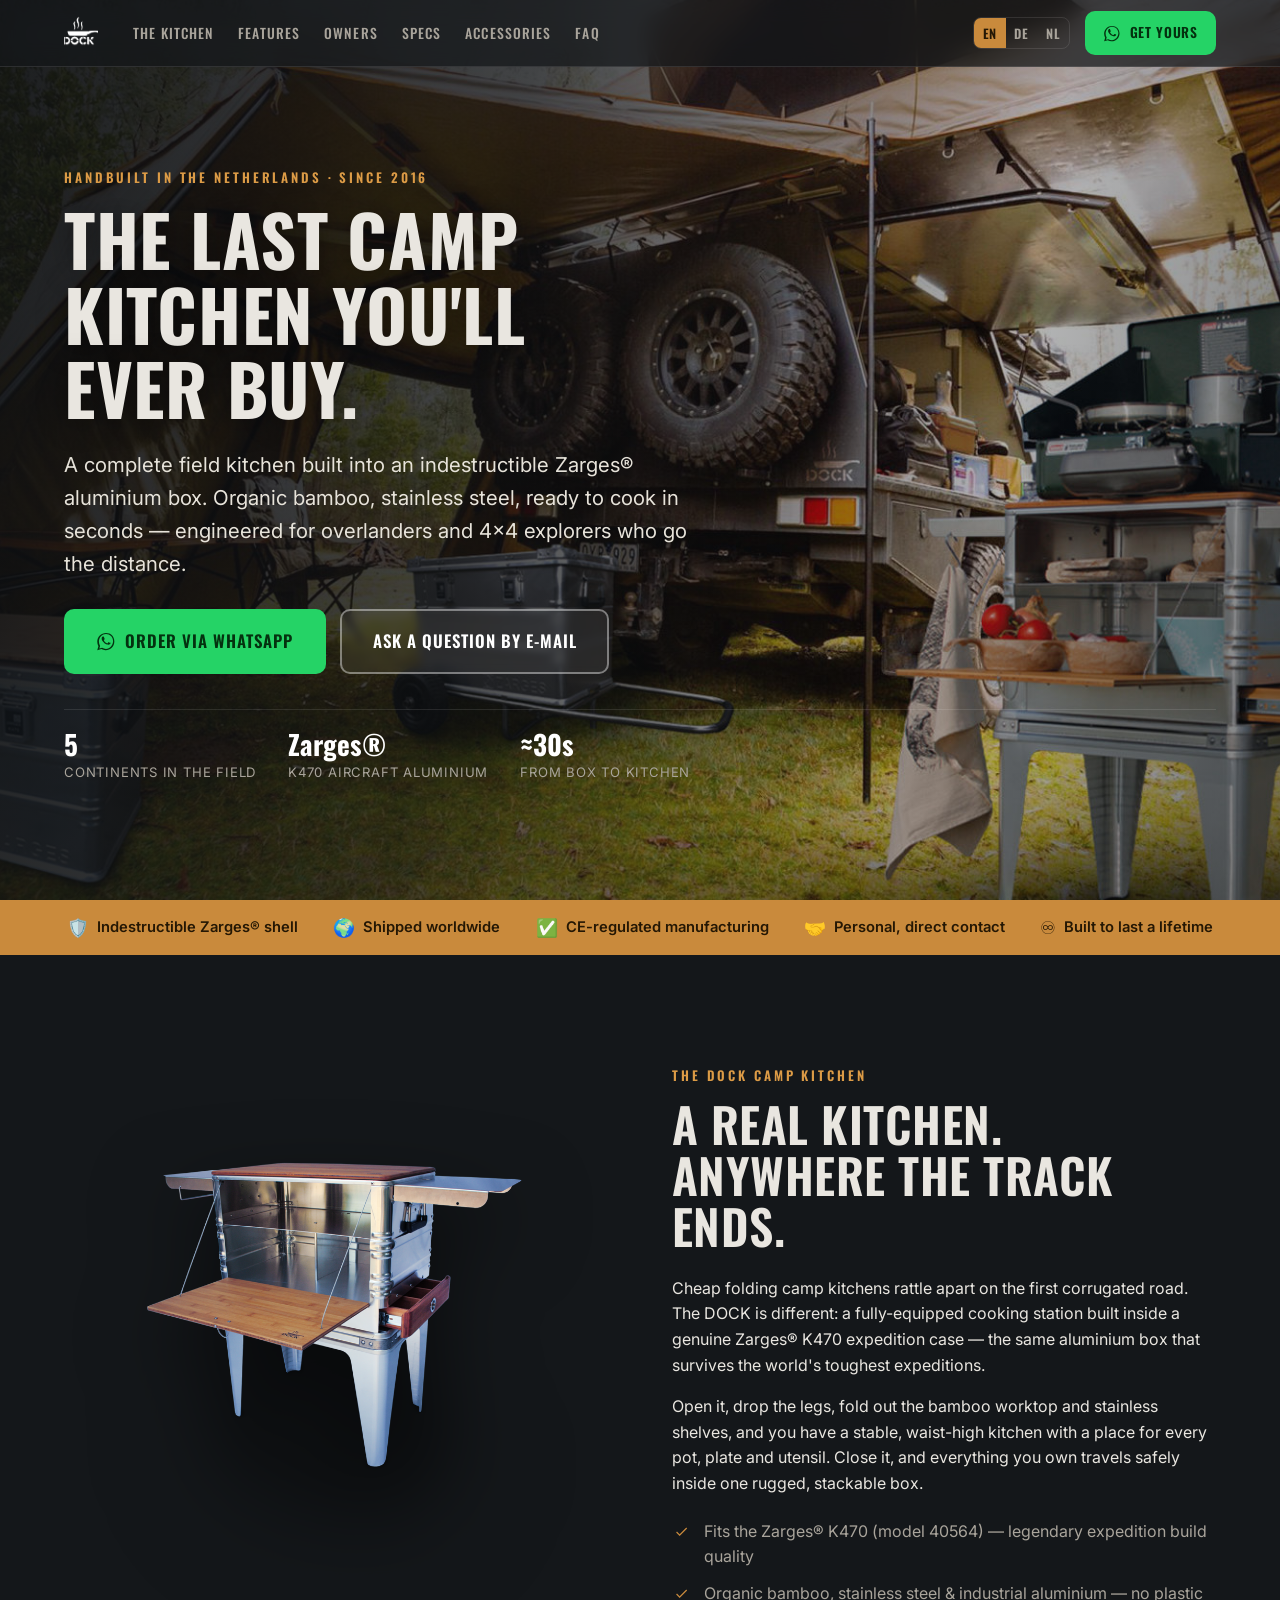
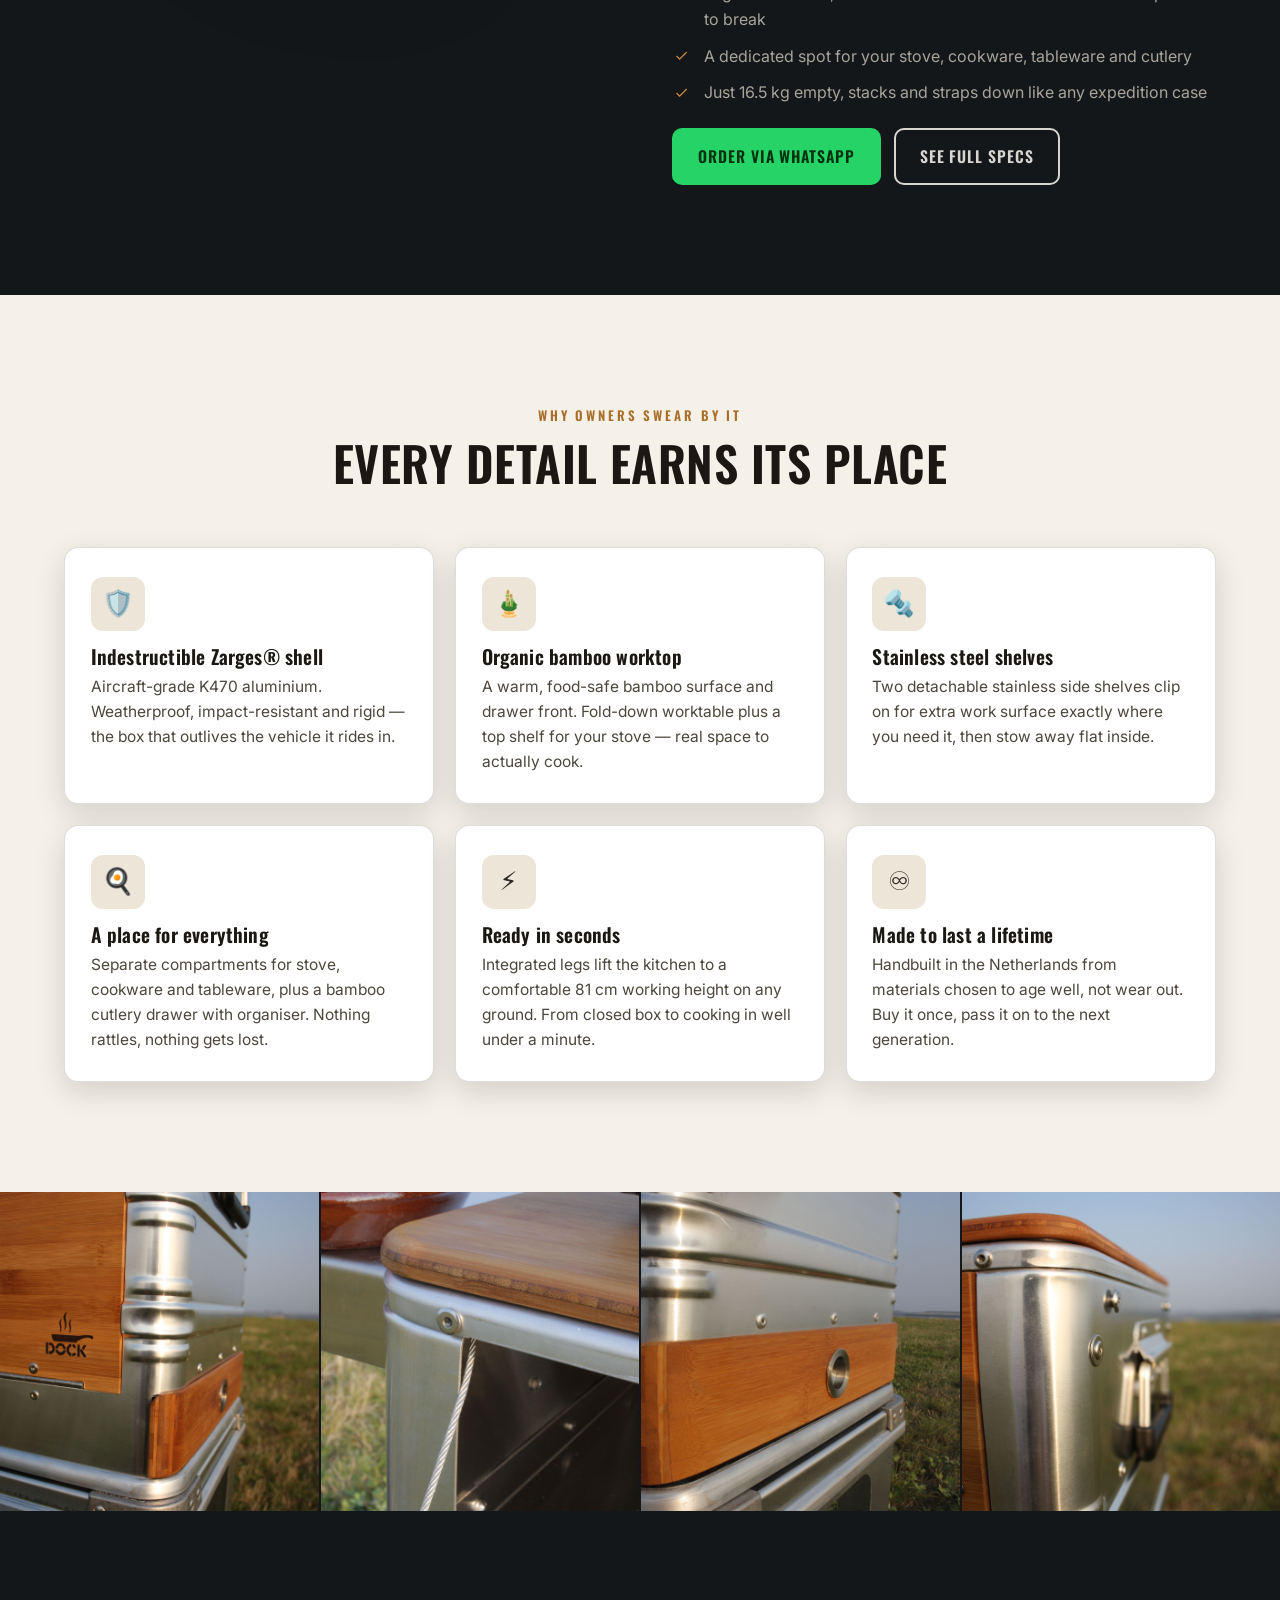
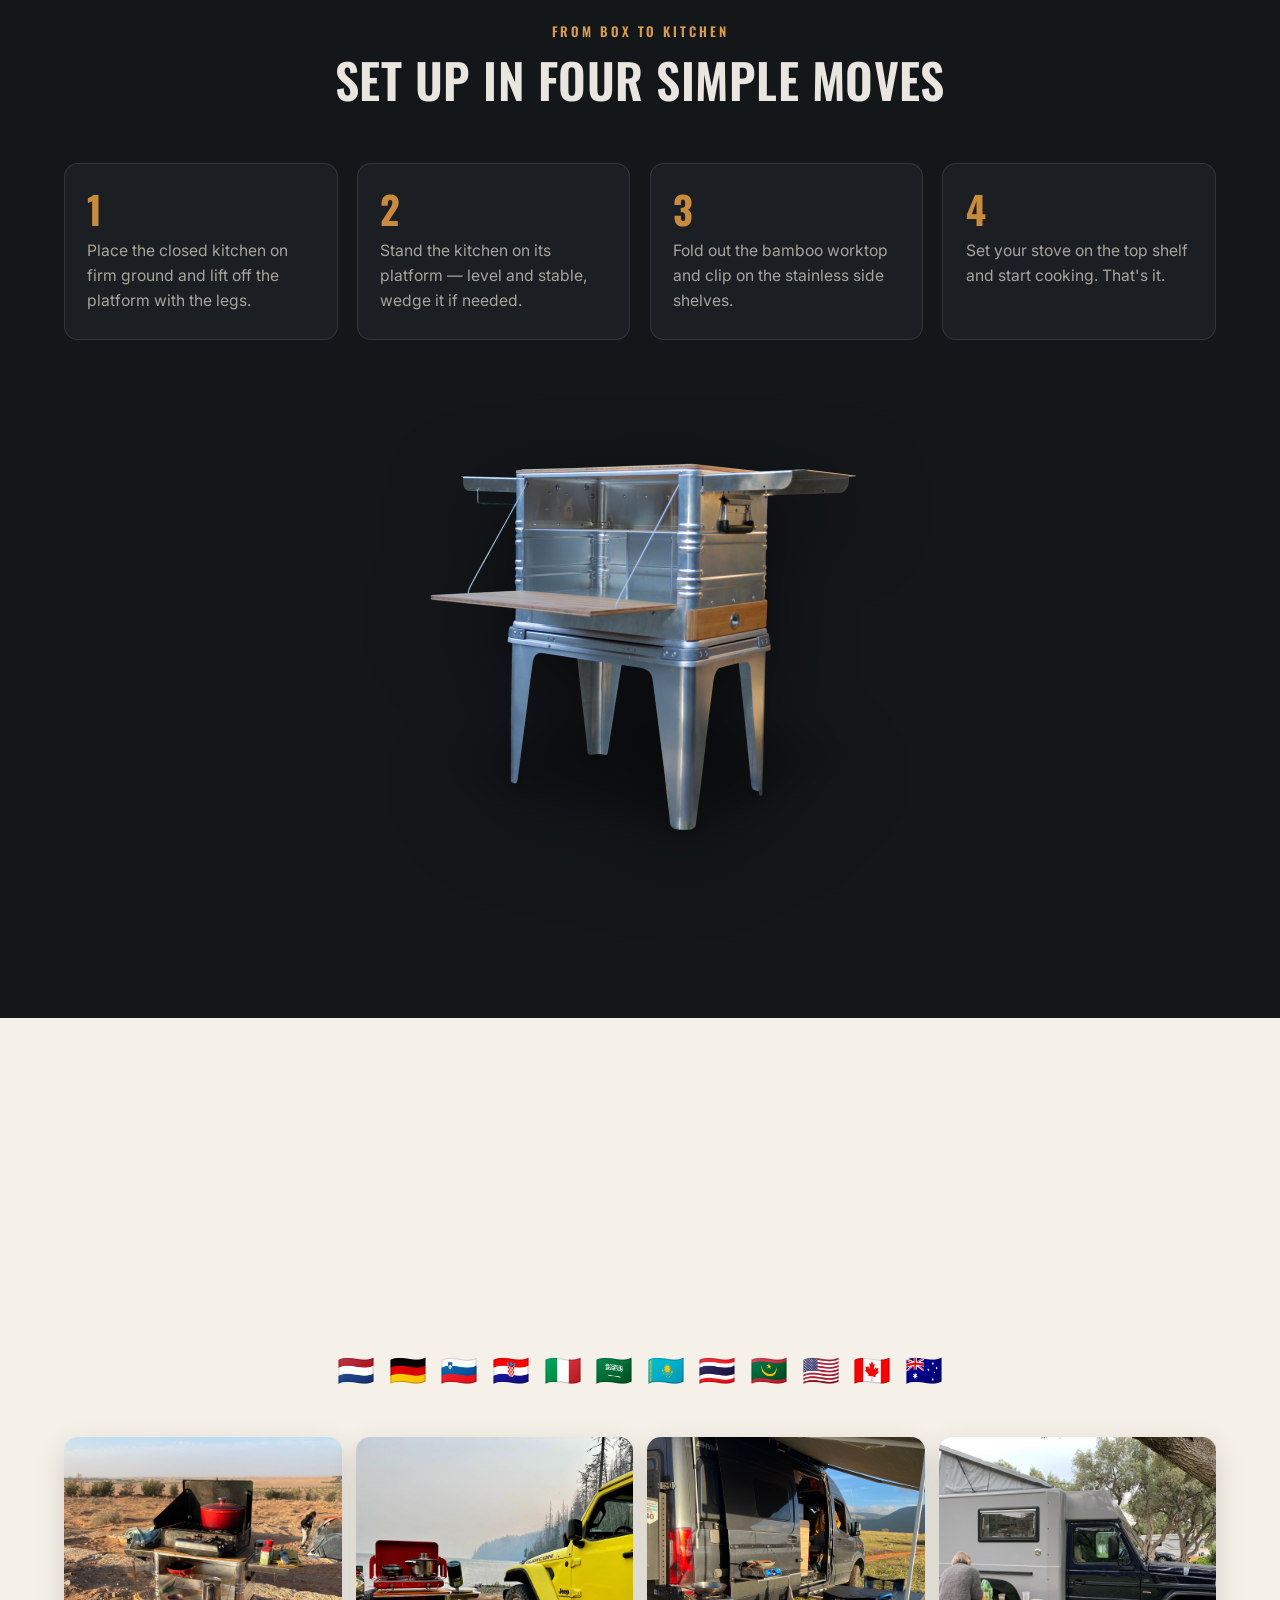
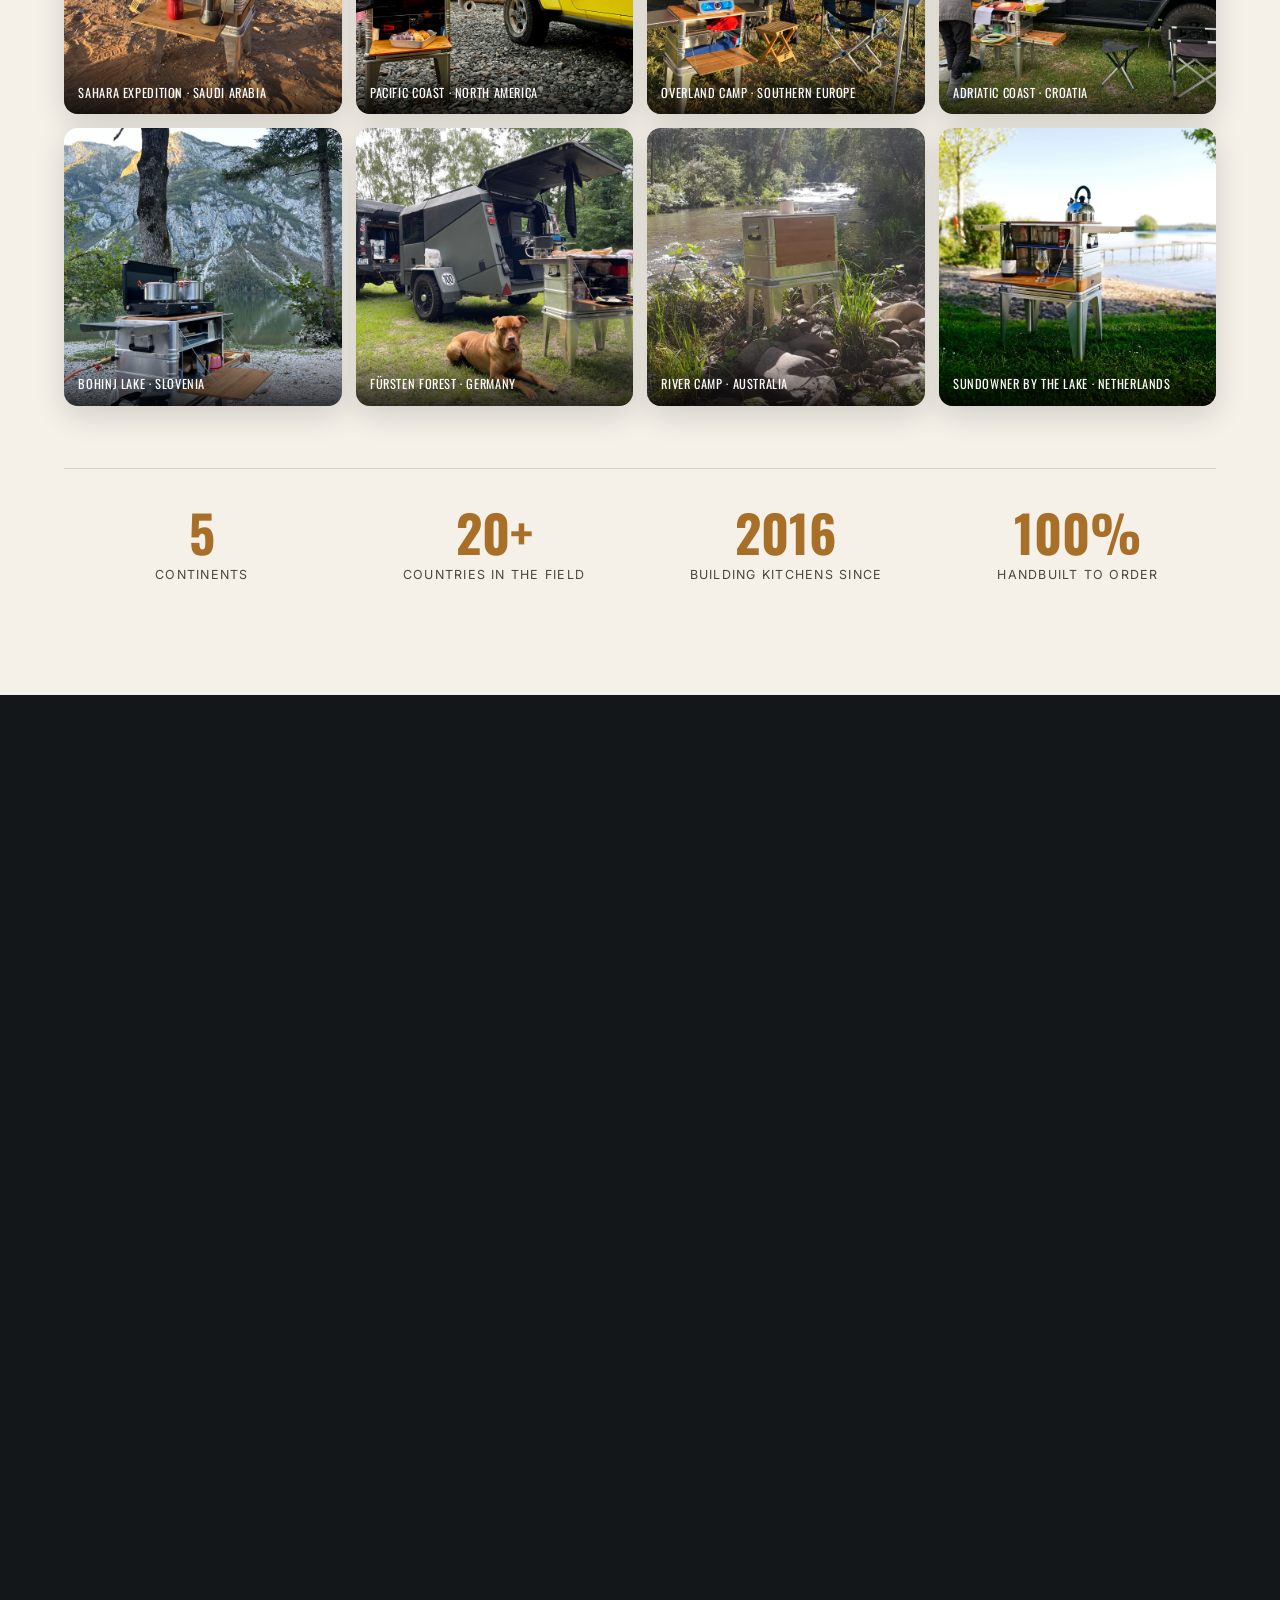
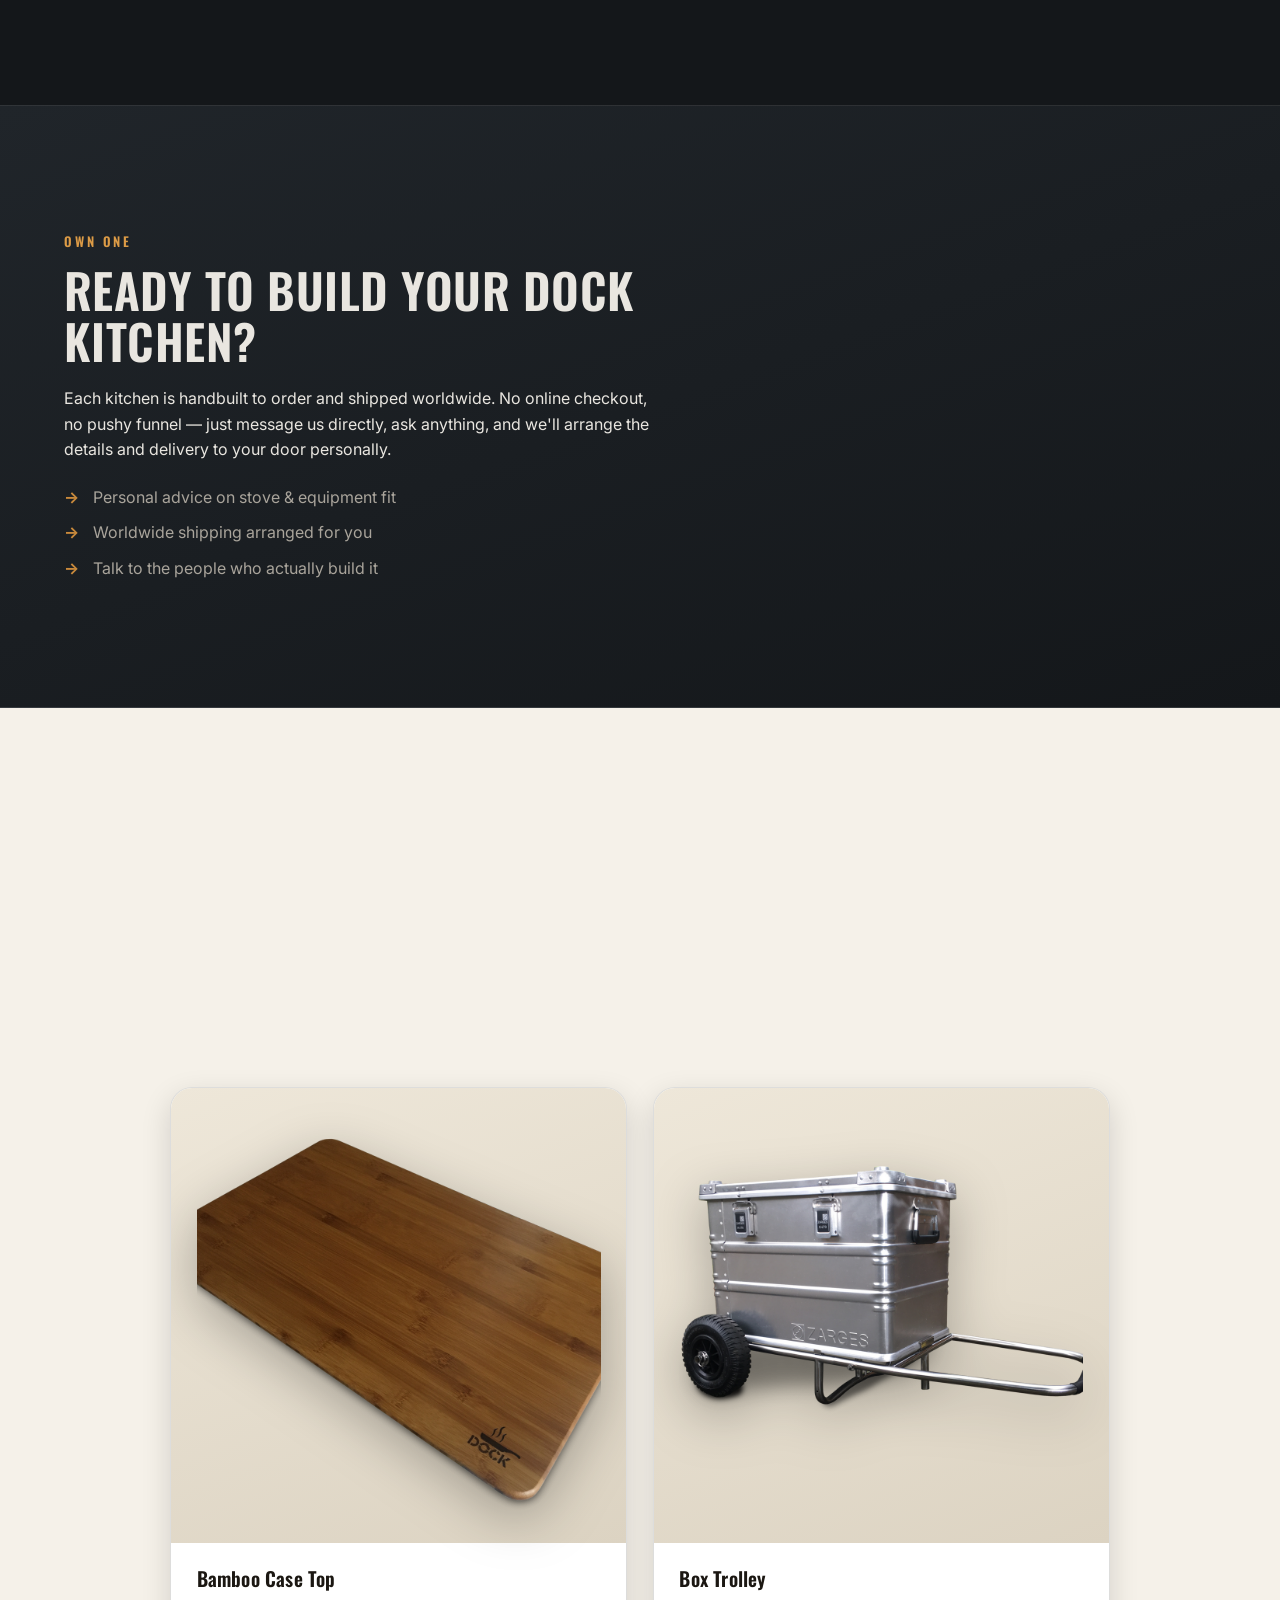
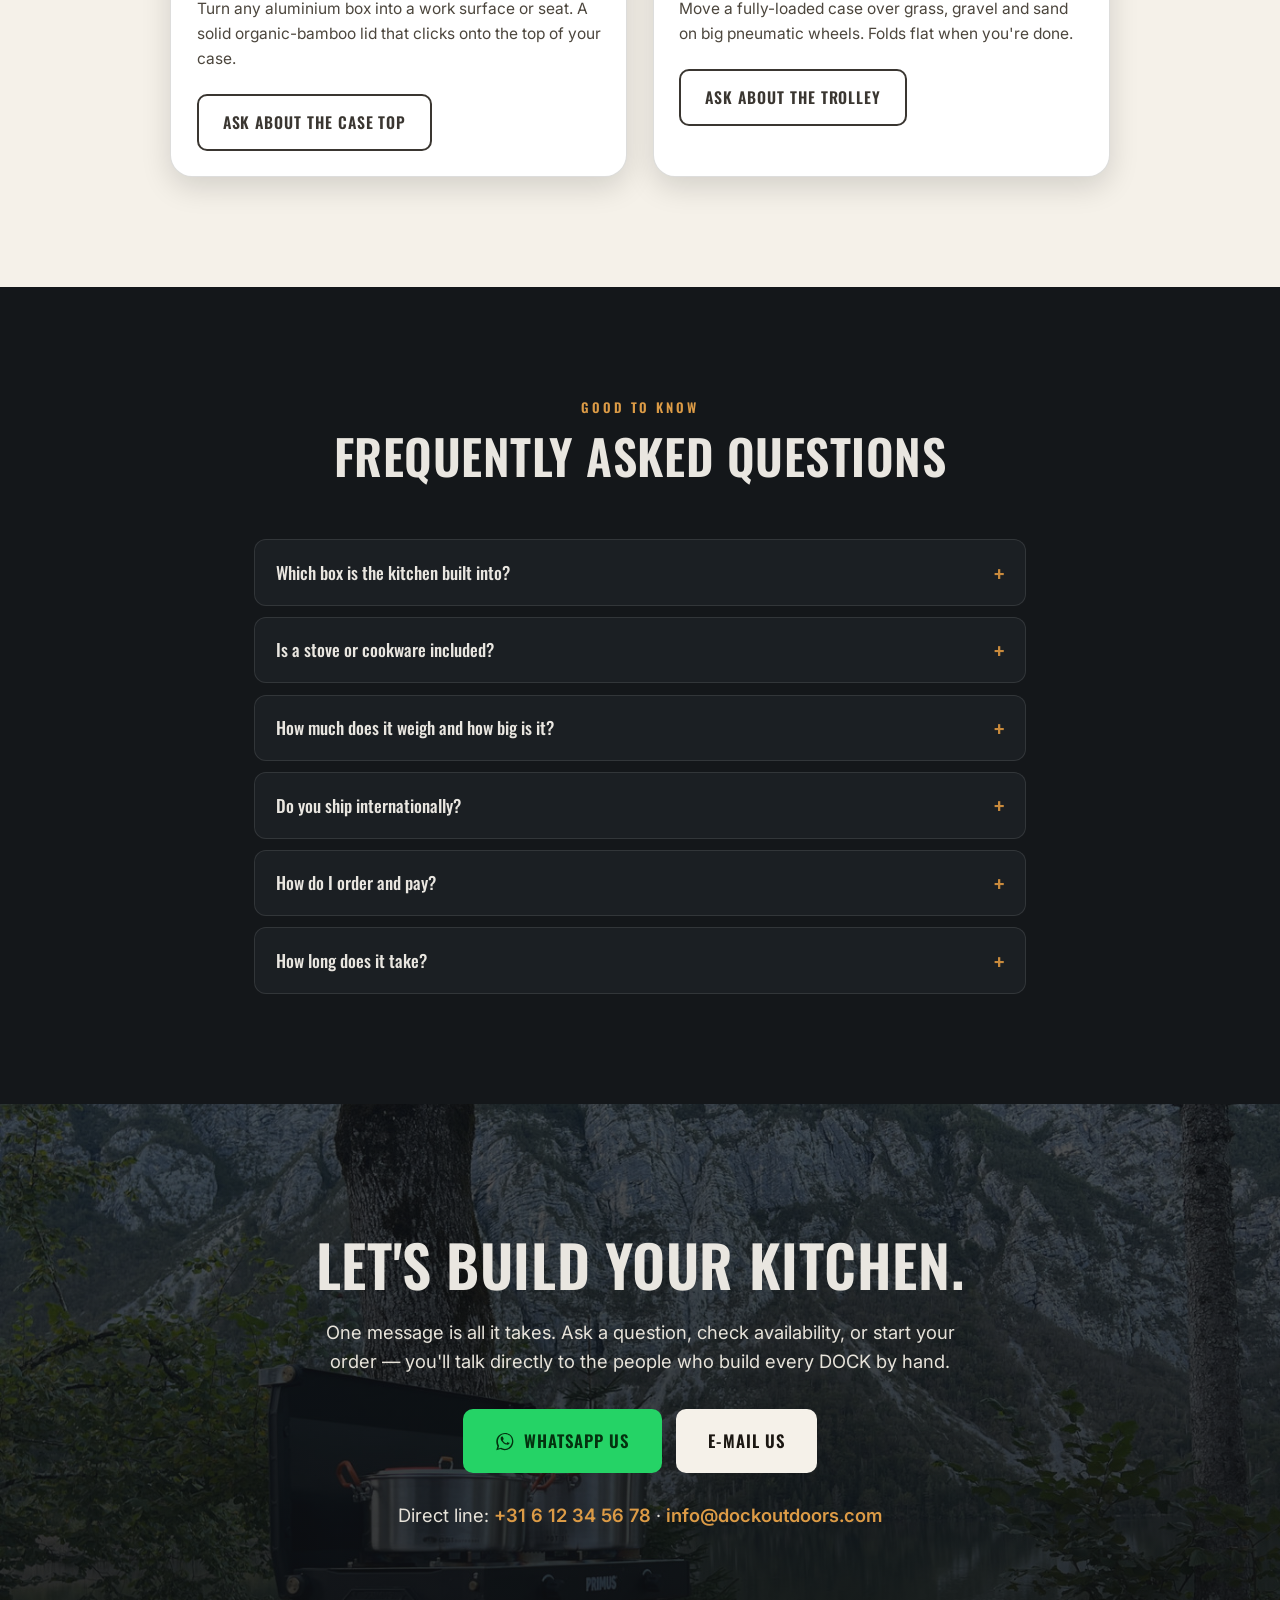
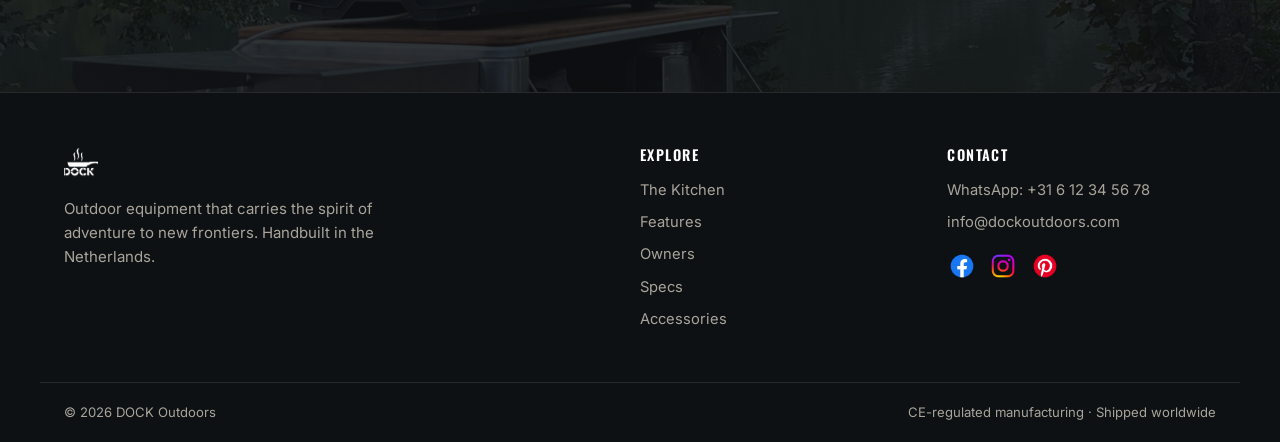
==== index.html @ 6779b7f7 "Add DOCK Outdoors trilingual one-pager landing page Sales landing page for the DOCK camp kitchen (EN" ====
<!DOCTYPE html>
<html lang="en">
<head>
  <meta charset="UTF-8" />
  <meta name="viewport" content="width=device-width, initial-scale=1.0" />
  <title>DOCK Outdoors — The Overland Camp Kitchen, built into a Zarges® box</title>
  <meta name="description" content="A handbuilt overland camp kitchen inside an indestructible Zarges® K470 aluminium box. Organic bamboo, stainless steel, ready to cook in seconds. In use on 5 continents." />
  <meta name="theme-color" content="#14171a" />

  <!-- Open Graph -->
  <meta property="og:type" content="website" />
  <meta property="og:title" content="DOCK Outdoors — The Overland Camp Kitchen" />
  <meta property="og:description" content="Handbuilt into a Zarges® K470 box. Bamboo & stainless steel. Ready to cook in seconds. In use on 5 continents." />
  <meta property="og:image" content="assets/img/hero-camp.jpg" />

  <link rel="preconnect" href="https://fonts.googleapis.com" />
  <link rel="preconnect" href="https://fonts.gstatic.com" crossorigin />
  <link href="https://fonts.googleapis.com/css2?family=Oswald:wght@400;500;600;700&family=Inter:wght@400;500;600;700&display=swap" rel="stylesheet" />
  <link rel="stylesheet" href="css/styles.css" />
  <link rel="icon" href="assets/img/logo.png" />
</head>
<body>

<!-- ============ NAV ============ -->
<header class="nav" id="nav">
  <div class="nav__inner">
    <a href="#top" class="nav__logo" aria-label="DOCK Outdoors home">
      <img src="assets/img/logo.png" alt="DOCK Outdoors" />
    </a>

    <nav class="nav__links" aria-label="Primary">
      <a href="#kitchen" data-i18n="nav.kitchen">The Kitchen</a>
      <a href="#features" data-i18n="nav.features">Features</a>
      <a href="#gallery" data-i18n="nav.gallery">Owners</a>
      <a href="#specs" data-i18n="nav.specs">Specs</a>
      <a href="#accessories" data-i18n="nav.accessories">Accessories</a>
      <a href="#faq" data-i18n="nav.faq">FAQ</a>
    </nav>

    <div class="nav__right">
      <div class="langswitch" role="group" aria-label="Language">
        <button data-lang="en" class="langswitch__btn">EN</button>
        <button data-lang="de" class="langswitch__btn">DE</button>
        <button data-lang="nl" class="langswitch__btn">NL</button>
      </div>
      <a class="btn btn--wa nav__cta" data-cta="whatsapp" target="_blank" rel="noopener">
        <svg viewBox="0 0 24 24" width="18" height="18" aria-hidden="true"><path fill="currentColor" d="M17.5 14.4c-.3-.2-1.7-.9-2-1-.3-.1-.5-.1-.6.2-.2.3-.7 1-.9 1.1-.2.2-.3.2-.6.1-.3-.2-1.2-.5-2.3-1.4-.9-.8-1.4-1.7-1.6-2-.2-.3 0-.5.1-.6.1-.1.3-.3.4-.5.2-.2.2-.3.3-.5.1-.2.1-.4 0-.5 0-.1-.6-1.5-.8-2.1-.2-.5-.4-.4-.6-.5h-.5c-.2 0-.5.1-.7.3-.2.3-.9.9-.9 2.2s.9 2.5 1.1 2.7c.1.2 1.8 2.8 4.4 3.9.6.3 1.1.4 1.5.5.6.2 1.2.2 1.6.1.5-.1 1.7-.7 1.9-1.4.2-.7.2-1.2.2-1.4-.1-.1-.3-.2-.6-.3M12 21.5c-1.7 0-3.3-.4-4.7-1.3l-3.3.9.9-3.2c-.9-1.5-1.4-3.2-1.4-4.9C3.5 7.3 7.3 3.5 12 3.5s8.5 3.8 8.5 8.5-3.8 9.5-8.5 9.5m0-19C6.2 2.5 1.5 7.2 1.5 13c0 1.8.5 3.6 1.4 5.2L1.5 23l4.9-1.3c1.5.8 3.2 1.3 5 1.3h.1c5.8 0 10.5-4.7 10.5-10.5S17.8 2.5 12 2.5"/></svg>
        <span data-i18n="nav.cta">Get yours</span>
      </a>
      <button class="nav__burger" id="burger" aria-label="Menu" aria-expanded="false">
        <span></span><span></span><span></span>
      </button>
    </div>
  </div>
</header>

<a id="top"></a>

<!-- ============ HERO ============ -->
<section class="hero" id="hero">
  <div class="hero__bg" style="background-image:url('assets/img/hero-camp.jpg')"></div>
  <div class="hero__scrim"></div>
  <div class="hero__content">
    <p class="eyebrow" data-i18n="hero.eyebrow">Handbuilt in the Netherlands · Since 2016</p>
    <h1 data-i18n="hero.h1">The last camp kitchen you'll ever buy.</h1>
    <p class="hero__sub" data-i18n="hero.sub">A complete field kitchen built into an indestructible Zarges® aluminium box. Organic bamboo, stainless steel, ready to cook in seconds — engineered for overlanders and 4x4 explorers who go the distance.</p>
    <div class="hero__cta">
      <a class="btn btn--wa btn--lg" data-cta="whatsapp" target="_blank" rel="noopener">
        <svg viewBox="0 0 24 24" width="20" height="20" aria-hidden="true"><path fill="currentColor" d="M17.5 14.4c-.3-.2-1.7-.9-2-1-.3-.1-.5-.1-.6.2-.2.3-.7 1-.9 1.1-.2.2-.3.2-.6.1-.3-.2-1.2-.5-2.3-1.4-.9-.8-1.4-1.7-1.6-2-.2-.3 0-.5.1-.6.1-.1.3-.3.4-.5.2-.2.2-.3.3-.5.1-.2.1-.4 0-.5 0-.1-.6-1.5-.8-2.1-.2-.5-.4-.4-.6-.5h-.5c-.2 0-.5.1-.7.3-.2.3-.9.9-.9 2.2s.9 2.5 1.1 2.7c.1.2 1.8 2.8 4.4 3.9.6.3 1.1.4 1.5.5.6.2 1.2.2 1.6.1.5-.1 1.7-.7 1.9-1.4.2-.7.2-1.2.2-1.4-.1-.1-.3-.2-.6-.3M12 21.5c-1.7 0-3.3-.4-4.7-1.3l-3.3.9.9-3.2c-.9-1.5-1.4-3.2-1.4-4.9C3.5 7.3 7.3 3.5 12 3.5s8.5 3.8 8.5 8.5-3.8 9.5-8.5 9.5m0-19C6.2 2.5 1.5 7.2 1.5 13c0 1.8.5 3.6 1.4 5.2L1.5 23l4.9-1.3c1.5.8 3.2 1.3 5 1.3h.1c5.8 0 10.5-4.7 10.5-10.5S17.8 2.5 12 2.5"/></svg>
        <span data-i18n="hero.cta1">Order via WhatsApp</span>
      </a>
      <a class="btn btn--ghost btn--lg" data-cta="email">
        <span data-i18n="hero.cta2">Ask a question by e-mail</span>
      </a>
    </div>
    <ul class="hero__trust">
      <li><strong>5</strong> <span data-i18n="hero.trust1">continents in the field</span></li>
      <li><strong>Zarges®</strong> <span data-i18n="hero.trust2">K470 aircraft aluminium</span></li>
      <li><strong>≈30s</strong> <span data-i18n="hero.trust3">from box to kitchen</span></li>
    </ul>
  </div>
</section>

<!-- ============ TRUST BAR ============ -->
<section class="trustbar">
  <div class="trustbar__inner">
    <div class="trustbar__item"><span class="trustbar__ico">🛡️</span><span data-i18n="trust.a">Indestructible Zarges® shell</span></div>
    <div class="trustbar__item"><span class="trustbar__ico">🌍</span><span data-i18n="trust.b">Shipped worldwide</span></div>
    <div class="trustbar__item"><span class="trustbar__ico">✅</span><span data-i18n="trust.c">CE-regulated manufacturing</span></div>
    <div class="trustbar__item"><span class="trustbar__ico">🤝</span><span data-i18n="trust.d">Personal, direct contact</span></div>
    <div class="trustbar__item"><span class="trustbar__ico">♾️</span><span data-i18n="trust.e">Built to last a lifetime</span></div>
  </div>
</section>

<!-- ============ KITCHEN / INTRO ============ -->
<section class="section section--dark" id="kitchen">
  <div class="wrap grid2">
    <div class="grid2__media">
      <img src="assets/img/kitchen-open.png" alt="DOCK camp kitchen fully deployed with bamboo worktop, stainless steel side shelves and drawer" class="floatimg" />
    </div>
    <div class="grid2__text">
      <p class="eyebrow" data-i18n="kitchen.eyebrow">The DOCK Camp Kitchen</p>
      <h2 data-i18n="kitchen.h2">A real kitchen. Anywhere the track ends.</h2>
      <p data-i18n="kitchen.p1">Cheap folding camp kitchens rattle apart on the first corrugated road. The DOCK is different: a fully-equipped cooking station built inside a genuine Zarges® K470 expedition case — the same aluminium box that survives the world's toughest expeditions.</p>
      <p data-i18n="kitchen.p2">Open it, drop the legs, fold out the bamboo worktop and stainless shelves, and you have a stable, waist-high kitchen with a place for every pot, plate and utensil. Close it, and everything you own travels safely inside one rugged, stackable box.</p>
      <ul class="ticklist">
        <li data-i18n="kitchen.t1">Fits the Zarges® K470 (model 40564) — legendary expedition build quality</li>
        <li data-i18n="kitchen.t2">Organic bamboo, stainless steel & industrial aluminium — no plastic to break</li>
        <li data-i18n="kitchen.t3">A dedicated spot for your stove, cookware, tableware and cutlery</li>
        <li data-i18n="kitchen.t4">Just 16.5 kg empty, stacks and straps down like any expedition case</li>
      </ul>
      <div class="btnrow">
        <a class="btn btn--wa" data-cta="whatsapp" target="_blank" rel="noopener"><span data-i18n="cta.whatsapp">Order via WhatsApp</span></a>
        <a class="btn btn--outline" href="#specs" data-i18n="cta.specs">See full specs</a>
      </div>
    </div>
  </div>
</section>

<!-- ============ FEATURES ============ -->
<section class="section section--light" id="features">
  <div class="wrap">
    <div class="section__head">
      <p class="eyebrow" data-i18n="features.eyebrow">Why owners swear by it</p>
      <h2 data-i18n="features.h2">Every detail earns its place</h2>
    </div>
    <div class="features">
      <div class="feature">
        <div class="feature__ico">🛡️</div>
        <h3 data-i18n="feat1.h">Indestructible Zarges® shell</h3>
        <p data-i18n="feat1.p">Aircraft-grade K470 aluminium. Weatherproof, impact-resistant and rigid — the box that outlives the vehicle it rides in.</p>
      </div>
      <div class="feature">
        <div class="feature__ico">🎍</div>
        <h3 data-i18n="feat2.h">Organic bamboo worktop</h3>
        <p data-i18n="feat2.p">A warm, food-safe bamboo surface and drawer front. Fold-down worktable plus a top shelf for your stove — real space to actually cook.</p>
      </div>
      <div class="feature">
        <div class="feature__ico">🔩</div>
        <h3 data-i18n="feat3.h">Stainless steel shelves</h3>
        <p data-i18n="feat3.p">Two detachable stainless side shelves clip on for extra work surface exactly where you need it, then stow away flat inside.</p>
      </div>
      <div class="feature">
        <div class="feature__ico">🍳</div>
        <h3 data-i18n="feat4.h">A place for everything</h3>
        <p data-i18n="feat4.p">Separate compartments for stove, cookware and tableware, plus a bamboo cutlery drawer with organiser. Nothing rattles, nothing gets lost.</p>
      </div>
      <div class="feature">
        <div class="feature__ico">⚡</div>
        <h3 data-i18n="feat5.h">Ready in seconds</h3>
        <p data-i18n="feat5.p">Integrated legs lift the kitchen to a comfortable 81 cm working height on any ground. From closed box to cooking in well under a minute.</p>
      </div>
      <div class="feature">
        <div class="feature__ico">♾️</div>
        <h3 data-i18n="feat6.h">Made to last a lifetime</h3>
        <p data-i18n="feat6.p">Handbuilt in the Netherlands from materials chosen to age well, not wear out. Buy it once, pass it on to the next generation.</p>
      </div>
    </div>
  </div>
</section>

<!-- ============ DETAIL STRIP ============ -->
<section class="detailstrip">
  <figure><img src="assets/img/detail-logo-bamboo.jpg" alt="Laser-engraved DOCK logo on the bamboo panel" loading="lazy" /></figure>
  <figure><img src="assets/img/detail-worktop.jpg" alt="Bamboo worktop with stainless cable stay" loading="lazy" /></figure>
  <figure><img src="assets/img/detail-drawer.jpg" alt="Recessed stainless finger pull on the bamboo drawer" loading="lazy" /></figure>
  <figure><img src="assets/img/detail-bamboo-edge.jpg" alt="Bamboo and brushed aluminium edge detail" loading="lazy" /></figure>
</section>

<!-- ============ HOW IT WORKS ============ -->
<section class="section section--dark" id="how">
  <div class="wrap">
    <div class="section__head">
      <p class="eyebrow" data-i18n="how.eyebrow">From box to kitchen</p>
      <h2 data-i18n="how.h2">Set up in four simple moves</h2>
    </div>
    <div class="steps">
      <div class="step"><div class="step__n">1</div><p data-i18n="how.s1">Place the closed kitchen on firm ground and lift off the platform with the legs.</p></div>
      <div class="step"><div class="step__n">2</div><p data-i18n="how.s2">Stand the kitchen on its platform — level and stable, wedge it if needed.</p></div>
      <div class="step"><div class="step__n">3</div><p data-i18n="how.s3">Fold out the bamboo worktop and clip on the stainless side shelves.</p></div>
      <div class="step"><div class="step__n">4</div><p data-i18n="how.s4">Set your stove on the top shelf and start cooking. That's it.</p></div>
    </div>
    <div class="how__media">
      <img src="assets/img/kitchen-open-front.png" alt="DOCK camp kitchen open on its platform legs, front view" loading="lazy" />
    </div>
  </div>
</section>

<!-- ============ SOCIAL PROOF / GALLERY ============ -->
<section class="section section--light" id="gallery">
  <div class="wrap">
    <div class="section__head">
      <p class="eyebrow" data-i18n="gallery.eyebrow">Proven by owners, not by us</p>
      <h2 data-i18n="gallery.h2">In the field on five continents</h2>
      <p class="section__lead" data-i18n="gallery.lead">From the dunes of Saudi Arabia to Slovenian mountain lakes, Australian riverbeds and the Pacific coast — these are real DOCK kitchens, sent in by real owners.</p>
    </div>

    <div class="flags" aria-label="Countries where the DOCK kitchen is in use">
      <span>🇳🇱</span><span>🇩🇪</span><span>🇸🇮</span><span>🇭🇷</span><span>🇮🇹</span><span>🇸🇦</span><span>🇰🇿</span><span>🇹🇭</span><span>🇲🇷</span><span>🇺🇸</span><span>🇨🇦</span><span>🇦🇺</span>
    </div>

    <div class="masonry">
      <figure class="masonry__item"><img src="assets/img/owner-saudi.jpg" alt="DOCK kitchen with cast-iron pot in the Saudi Arabian desert" loading="lazy" /><figcaption data-i18n="g.saudi">Sahara expedition · Saudi Arabia</figcaption></figure>
      <figure class="masonry__item"><img src="assets/img/owner-slovenia.jpg" alt="DOCK kitchen cooking at a mountain lake in Slovenia" loading="lazy" /><figcaption data-i18n="g.slovenia">Bohinj Lake · Slovenia</figcaption></figure>
      <figure class="masonry__item"><img src="assets/img/owner-canada.jpg" alt="DOCK kitchen next to a Jeep Gladiator Rubicon on a Pacific shoreline" loading="lazy" /><figcaption data-i18n="g.canada">Pacific coast · North America</figcaption></figure>
      <figure class="masonry__item"><img src="assets/img/owner-germany-dog.jpg" alt="DOCK kitchen beside an off-road trailer with a dog on guard, Germany" loading="lazy" /><figcaption data-i18n="g.germany">Fürsten Forest · Germany</figcaption></figure>
      <figure class="masonry__item"><img src="assets/img/owner-spain.jpg" alt="DOCK kitchen at the back of a 4x4 Hymer van at golden hour" loading="lazy" /><figcaption data-i18n="g.spain">Overland camp · Southern Europe</figcaption></figure>
      <figure class="masonry__item"><img src="assets/img/owner-australia.jpg" alt="DOCK kitchen by a river in the Australian bush" loading="lazy" /><figcaption data-i18n="g.australia">River camp · Australia</figcaption></figure>
      <figure class="masonry__item"><img src="assets/img/owner-croatia.jpg" alt="Owner cooking on a DOCK kitchen beside a Mercedes G-class camper in Croatia" loading="lazy" /><figcaption data-i18n="g.croatia">Adriatic coast · Croatia</figcaption></figure>
      <figure class="masonry__item"><img src="assets/img/owner-lake-sunset.jpg" alt="DOCK kitchen open with kettle and wine at a lakeside sunset" loading="lazy" /><figcaption data-i18n="g.lake">Sundowner by the lake · Netherlands</figcaption></figure>
    </div>

    <div class="stats">
      <div class="stat"><div class="stat__n">5</div><div class="stat__l" data-i18n="stat.continents">continents</div></div>
      <div class="stat"><div class="stat__n">20+</div><div class="stat__l" data-i18n="stat.countries">countries in the field</div></div>
      <div class="stat"><div class="stat__n">2016</div><div class="stat__l" data-i18n="stat.since">building kitchens since</div></div>
      <div class="stat"><div class="stat__n">100%</div><div class="stat__l" data-i18n="stat.handbuilt">handbuilt to order</div></div>
    </div>
  </div>
</section>

<!-- ============ SPECS ============ -->
<section class="section section--dark" id="specs">
  <div class="wrap grid2 grid2--rev">
    <div class="grid2__media">
      <img src="assets/img/kitchen-closed.png" alt="DOCK camp kitchen closed, in transport mode" class="floatimg" loading="lazy" />
    </div>
    <div class="grid2__text">
      <p class="eyebrow" data-i18n="specs.eyebrow">Technical specifications</p>
      <h2 data-i18n="specs.h2">The numbers behind the box</h2>
      <table class="spectable">
        <tbody>
          <tr><th data-i18n="specs.k1">Base case</th><td data-i18n="specs.v1">Zarges® K470, model 40564</td></tr>
          <tr><th data-i18n="specs.k2">Materials</th><td data-i18n="specs.v2">Aircraft aluminium, stainless steel, organic bamboo</td></tr>
          <tr><th data-i18n="specs.k3">Closed size (H×W×D)</th><td>420 × 600 × 400 mm</td></tr>
          <tr><th data-i18n="specs.k4">Working height</th><td>810 mm</td></tr>
          <tr><th data-i18n="specs.k5">Empty weight</th><td>16.5 kg</td></tr>
          <tr><th data-i18n="specs.k6">Cookware capacity</th><td data-i18n="specs.v6">Pans up to Ø 260 mm</td></tr>
          <tr><th data-i18n="specs.k7">Stove space</th><td data-i18n="specs.v7">Up to 520 × 320 mm (e.g. Coleman 424, Partner steel stove)</td></tr>
          <tr><th data-i18n="specs.k8">Compartments</th><td data-i18n="specs.v8">Stove, cookware, tableware + bamboo cutlery drawer</td></tr>
          <tr><th data-i18n="specs.k9">Shipping</th><td data-i18n="specs.v9">Worldwide, CE-regulated manufacturing</td></tr>
        </tbody>
      </table>
      <p class="spectable__note" data-i18n="specs.note">Kitchen supplied without stove, cookware or tableware, so you can equip it exactly the way you cook.</p>
    </div>
  </div>
</section>

<!-- ============ PRICE / OFFER ============ -->
<section class="offer" id="offer">
  <div class="wrap offer__inner">
    <div class="offer__text">
      <p class="eyebrow" data-i18n="offer.eyebrow">Own one</p>
      <h2 data-i18n="offer.h2">Ready to build your DOCK kitchen?</h2>
      <p data-i18n="offer.p">Each kitchen is handbuilt to order and shipped worldwide. No online checkout, no pushy funnel — just message us directly, ask anything, and we'll arrange the details and delivery to your door personally.</p>
      <ul class="offer__list">
        <li data-i18n="offer.l1">Personal advice on stove & equipment fit</li>
        <li data-i18n="offer.l2">Worldwide shipping arranged for you</li>
        <li data-i18n="offer.l3">Talk to the people who actually build it</li>
      </ul>
    </div>
    <div class="offer__card">
      <div class="pricecard">
        <p class="pricecard__label" data-i18n="offer.card.label">The DOCK Camp Kitchen</p>
        <div class="pricecard__price">€990 <span data-i18n="offer.card.vat">excl. VAT</span></div>
        <p class="pricecard__sub" data-i18n="offer.card.sub">Complete kitchen in a Zarges® K470 box</p>
        <a class="btn btn--wa btn--lg btn--block" data-cta="whatsapp" target="_blank" rel="noopener">
          <svg viewBox="0 0 24 24" width="20" height="20" aria-hidden="true"><path fill="currentColor" d="M17.5 14.4c-.3-.2-1.7-.9-2-1-.3-.1-.5-.1-.6.2-.2.3-.7 1-.9 1.1-.2.2-.3.2-.6.1-.3-.2-1.2-.5-2.3-1.4-.9-.8-1.4-1.7-1.6-2-.2-.3 0-.5.1-.6.1-.1.3-.3.4-.5.2-.2.2-.3.3-.5.1-.2.1-.4 0-.5 0-.1-.6-1.5-.8-2.1-.2-.5-.4-.4-.6-.5h-.5c-.2 0-.5.1-.7.3-.2.3-.9.9-.9 2.2s.9 2.5 1.1 2.7c.1.2 1.8 2.8 4.4 3.9.6.3 1.1.4 1.5.5.6.2 1.2.2 1.6.1.5-.1 1.7-.7 1.9-1.4.2-.7.2-1.2.2-1.4-.1-.1-.3-.2-.6-.3M12 21.5c-1.7 0-3.3-.4-4.7-1.3l-3.3.9.9-3.2c-.9-1.5-1.4-3.2-1.4-4.9C3.5 7.3 7.3 3.5 12 3.5s8.5 3.8 8.5 8.5-3.8 9.5-8.5 9.5m0-19C6.2 2.5 1.5 7.2 1.5 13c0 1.8.5 3.6 1.4 5.2L1.5 23l4.9-1.3c1.5.8 3.2 1.3 5 1.3h.1c5.8 0 10.5-4.7 10.5-10.5S17.8 2.5 12 2.5"/></svg>
          <span data-i18n="offer.card.wa">Order via WhatsApp</span>
        </a>
        <a class="btn btn--outline btn--block" data-cta="email"><span data-i18n="offer.card.email">Or send an e-mail</span></a>
        <p class="pricecard__reply" data-i18n="offer.card.reply">We usually reply within a day.</p>
      </div>
    </div>
  </div>
</section>

<!-- ============ ACCESSORIES / SECONDARY ============ -->
<section class="section section--light" id="accessories">
  <div class="wrap">
    <div class="section__head">
      <p class="eyebrow" data-i18n="acc.eyebrow">Complete the system</p>
      <h2 data-i18n="acc.h2">Accessories for your aluminium boxes</h2>
      <p class="section__lead" data-i18n="acc.lead">Built to fit Zarges®, Alutec®, Alubox® and Defender® cases — ask us which size suits yours.</p>
    </div>
    <div class="cards2">
      <article class="pcard">
        <div class="pcard__media"><img src="assets/img/casetop.png" alt="DOCK bamboo case top for aluminium boxes" loading="lazy" /></div>
        <div class="pcard__body">
          <h3 data-i18n="acc.top.h">Bamboo Case Top</h3>
          <p data-i18n="acc.top.p">Turn any aluminium box into a work surface or seat. A solid organic-bamboo lid that clicks onto the top of your case.</p>
          <a class="btn btn--outline" data-cta="whatsapp-top" target="_blank" rel="noopener" data-i18n="acc.top.cta">Ask about the Case Top</a>
        </div>
      </article>
      <article class="pcard">
        <div class="pcard__media"><img src="assets/img/trolley.png" alt="DOCK trolley carrying a Zarges K470 box" loading="lazy" /></div>
        <div class="pcard__body">
          <h3 data-i18n="acc.trolley.h">Box Trolley</h3>
          <p data-i18n="acc.trolley.p">Move a fully-loaded case over grass, gravel and sand on big pneumatic wheels. Folds flat when you're done.</p>
          <a class="btn btn--outline" data-cta="whatsapp-trolley" target="_blank" rel="noopener" data-i18n="acc.trolley.cta">Ask about the Trolley</a>
        </div>
      </article>
    </div>
  </div>
</section>

<!-- ============ FAQ ============ -->
<section class="section section--dark" id="faq">
  <div class="wrap wrap--narrow">
    <div class="section__head">
      <p class="eyebrow" data-i18n="faq.eyebrow">Good to know</p>
      <h2 data-i18n="faq.h2">Frequently asked questions</h2>
    </div>
    <div class="faq">
      <details class="faq__item"><summary data-i18n="faq.q1">Which box is the kitchen built into?</summary><p data-i18n="faq.a1">A genuine Zarges® K470 (model 40564) aircraft-aluminium case — the reference standard for expedition storage. It stacks and straps down like any of your other cases.</p></details>
      <details class="faq__item"><summary data-i18n="faq.q2">Is a stove or cookware included?</summary><p data-i18n="faq.a2">No — the kitchen is supplied empty so you can fit the stove and cookware you already love. There's dedicated space for a two-burner stove (up to 520 × 320 mm) and pans up to Ø 260 mm. We're happy to advise.</p></details>
      <details class="faq__item"><summary data-i18n="faq.q3">How much does it weigh and how big is it?</summary><p data-i18n="faq.a3">16.5 kg empty. Closed it measures 420 × 600 × 400 mm; set up, the worktop sits at a comfortable 810 mm height.</p></details>
      <details class="faq__item"><summary data-i18n="faq.q4">Do you ship internationally?</summary><p data-i18n="faq.a4">Yes. DOCK kitchens are already in use on five continents and we arrange worldwide shipping. Message us with your location for details.</p></details>
      <details class="faq__item"><summary data-i18n="faq.q5">How do I order and pay?</summary><p data-i18n="faq.a5">There's no online checkout on purpose. You contact us via WhatsApp or e-mail, we confirm the details and the best way to pay and ship for your country. It's personal and transparent.</p></details>
      <details class="faq__item"><summary data-i18n="faq.q6">How long does it take?</summary><p data-i18n="faq.a6">Each kitchen is handbuilt to order. Lead time depends on the current queue — message us and we'll give you an honest estimate right away.</p></details>
    </div>
  </div>
</section>

<!-- ============ FINAL CTA / CONTACT ============ -->
<section class="finalcta" id="contact">
  <div class="finalcta__bg" style="background-image:url('assets/img/owner-slovenia.jpg')"></div>
  <div class="finalcta__scrim"></div>
  <div class="wrap finalcta__content">
    <h2 data-i18n="final.h2">Let's build your kitchen.</h2>
    <p data-i18n="final.p">One message is all it takes. Ask a question, check availability, or start your order — you'll talk directly to the people who build every DOCK by hand.</p>
    <div class="finalcta__btns">
      <a class="btn btn--wa btn--lg" data-cta="whatsapp" target="_blank" rel="noopener">
        <svg viewBox="0 0 24 24" width="20" height="20" aria-hidden="true"><path fill="currentColor" d="M17.5 14.4c-.3-.2-1.7-.9-2-1-.3-.1-.5-.1-.6.2-.2.3-.7 1-.9 1.1-.2.2-.3.2-.6.1-.3-.2-1.2-.5-2.3-1.4-.9-.8-1.4-1.7-1.6-2-.2-.3 0-.5.1-.6.1-.1.3-.3.4-.5.2-.2.2-.3.3-.5.1-.2.1-.4 0-.5 0-.1-.6-1.5-.8-2.1-.2-.5-.4-.4-.6-.5h-.5c-.2 0-.5.1-.7.3-.2.3-.9.9-.9 2.2s.9 2.5 1.1 2.7c.1.2 1.8 2.8 4.4 3.9.6.3 1.1.4 1.5.5.6.2 1.2.2 1.6.1.5-.1 1.7-.7 1.9-1.4.2-.7.2-1.2.2-1.4-.1-.1-.3-.2-.6-.3M12 21.5c-1.7 0-3.3-.4-4.7-1.3l-3.3.9.9-3.2c-.9-1.5-1.4-3.2-1.4-4.9C3.5 7.3 7.3 3.5 12 3.5s8.5 3.8 8.5 8.5-3.8 9.5-8.5 9.5m0-19C6.2 2.5 1.5 7.2 1.5 13c0 1.8.5 3.6 1.4 5.2L1.5 23l4.9-1.3c1.5.8 3.2 1.3 5 1.3h.1c5.8 0 10.5-4.7 10.5-10.5S17.8 2.5 12 2.5"/></svg>
        <span data-i18n="final.wa">WhatsApp us</span>
      </a>
      <a class="btn btn--light btn--lg" data-cta="email"><span data-i18n="final.email">E-mail us</span></a>
    </div>
    <p class="finalcta__meta"><span data-i18n="final.meta">Direct line:</span> <a data-cta="whatsapp-plain" target="_blank" rel="noopener">+31 6 12 34 56 78</a> · <a href="mailto:info@dockoutdoors.com">info@dockoutdoors.com</a></p>
  </div>
</section>

<!-- ============ FOOTER ============ -->
<footer class="footer">
  <div class="wrap footer__inner">
    <div class="footer__brand">
      <img src="assets/img/logo.png" alt="DOCK Outdoors" class="footer__logo" />
      <p data-i18n="footer.tag">Outdoor equipment that carries the spirit of adventure to new frontiers. Handbuilt in the Netherlands.</p>
    </div>
    <div class="footer__col">
      <h4 data-i18n="footer.explore">Explore</h4>
      <a href="#kitchen" data-i18n="nav.kitchen">The Kitchen</a>
      <a href="#features" data-i18n="nav.features">Features</a>
      <a href="#gallery" data-i18n="nav.gallery">Owners</a>
      <a href="#specs" data-i18n="nav.specs">Specs</a>
      <a href="#accessories" data-i18n="nav.accessories">Accessories</a>
    </div>
    <div class="footer__col">
      <h4 data-i18n="footer.contact">Contact</h4>
      <a data-cta="whatsapp-plain" target="_blank" rel="noopener">WhatsApp: +31 6 12 34 56 78</a>
      <a href="mailto:info@dockoutdoors.com">info@dockoutdoors.com</a>
      <div class="footer__social">
        <a href="https://www.facebook.com/" target="_blank" rel="noopener" aria-label="Facebook"><img src="assets/img/social-facebook.png" alt="Facebook" /></a>
        <a href="https://www.instagram.com/" target="_blank" rel="noopener" aria-label="Instagram"><img src="assets/img/social-instagram.png" alt="Instagram" /></a>
        <a href="https://www.pinterest.com/" target="_blank" rel="noopener" aria-label="Pinterest"><img src="assets/img/social-pinterest.png" alt="Pinterest" /></a>
      </div>
    </div>
  </div>
  <div class="footer__bar">
    <span>© <span id="year"></span> DOCK Outdoors</span>
    <span data-i18n="footer.legal">CE-regulated manufacturing · Shipped worldwide</span>
  </div>
</footer>

<!-- Floating mobile WhatsApp button -->
<a class="fab" data-cta="whatsapp" target="_blank" rel="noopener" aria-label="WhatsApp">
  <svg viewBox="0 0 24 24" width="26" height="26" aria-hidden="true"><path fill="currentColor" d="M17.5 14.4c-.3-.2-1.7-.9-2-1-.3-.1-.5-.1-.6.2-.2.3-.7 1-.9 1.1-.2.2-.3.2-.6.1-.3-.2-1.2-.5-2.3-1.4-.9-.8-1.4-1.7-1.6-2-.2-.3 0-.5.1-.6.1-.1.3-.3.4-.5.2-.2.2-.3.3-.5.1-.2.1-.4 0-.5 0-.1-.6-1.5-.8-2.1-.2-.5-.4-.4-.6-.5h-.5c-.2 0-.5.1-.7.3-.2.3-.9.9-.9 2.2s.9 2.5 1.1 2.7c.1.2 1.8 2.8 4.4 3.9.6.3 1.1.4 1.5.5.6.2 1.2.2 1.6.1.5-.1 1.7-.7 1.9-1.4.2-.7.2-1.2.2-1.4-.1-.1-.3-.2-.6-.3M12 21.5c-1.7 0-3.3-.4-4.7-1.3l-3.3.9.9-3.2c-.9-1.5-1.4-3.2-1.4-4.9C3.5 7.3 7.3 3.5 12 3.5s8.5 3.8 8.5 8.5-3.8 9.5-8.5 9.5m0-19C6.2 2.5 1.5 7.2 1.5 13c0 1.8.5 3.6 1.4 5.2L1.5 23l4.9-1.3c1.5.8 3.2 1.3 5 1.3h.1c5.8 0 10.5-4.7 10.5-10.5S17.8 2.5 12 2.5"/></svg>
</a>

<script src="js/i18n.js"></script>
<script src="js/main.js"></script>
</body>
</html>
---- css/styles.css ----
/* ===================================================================
   DOCK Outdoors — one-pager sales landing page
   Palette: charcoal + brushed aluminium + organic bamboo/amber accent
   =================================================================== */

:root{
  --bg:            #14171a;   /* charcoal */
  --bg-2:          #1b1f23;   /* raised dark surface */
  --bg-3:          #22272c;
  --light:         #f5f1e9;   /* warm paper / bamboo tint */
  --light-2:       #ece5d8;
  --ink:           #1b1712;   /* text on light */
  --ink-soft:      #4c463d;
  --paper-text:    #2a2620;
  --cream:         #f5f1e9;
  --text:          #e9e6e0;   /* text on dark */
  --text-soft:     #a9a49b;
  --line:          rgba(255,255,255,.10);
  --line-dark:     rgba(20,15,10,.14);

  --bamboo:        #c98a3c;   /* accent */
  --bamboo-2:      #dc9b46;
  --bamboo-deep:   #a86f28;
  --steel:         #c7ccd0;
  --wa:            #25d366;   /* WhatsApp green */
  --wa-dark:       #1da851;

  --maxw: 1200px;
  --radius: 14px;
  --radius-lg: 22px;
  --shadow: 0 18px 50px rgba(0,0,0,.35);
  --shadow-soft: 0 10px 30px rgba(0,0,0,.14);

  --font-head: 'Oswald', 'Arial Narrow', system-ui, sans-serif;
  --font-body: 'Inter', system-ui, -apple-system, Segoe UI, Roboto, sans-serif;
}

*{ box-sizing:border-box; }
html{ scroll-behavior:smooth; scroll-padding-top:78px; }
body{
  margin:0;
  font-family:var(--font-body);
  background:var(--bg);
  color:var(--text);
  line-height:1.6;
  -webkit-font-smoothing:antialiased;
  overflow-x:hidden;
}
img{ max-width:100%; display:block; }
a{ color:inherit; text-decoration:none; }

h1,h2,h3,h4{
  font-family:var(--font-head);
  font-weight:600;
  line-height:1.06;
  letter-spacing:.01em;
  margin:0 0 .4em;
}
h1{ font-size:clamp(2.3rem,6vw,4.4rem); font-weight:700; text-transform:uppercase; }
h2{ font-size:clamp(1.9rem,4vw,3rem); text-transform:uppercase; }
h3{ font-size:1.22rem; }
p{ margin:0 0 1rem; }

.wrap{ width:100%; max-width:var(--maxw); margin:0 auto; padding:0 24px; }
.wrap--narrow{ max-width:820px; }

.eyebrow{
  font-family:var(--font-head);
  text-transform:uppercase;
  letter-spacing:.22em;
  font-size:.82rem;
  font-weight:600;
  color:var(--bamboo-2);
  margin:0 0 .8rem;
}
.section--light .eyebrow{ color:var(--bamboo-deep); }

/* ---------- Buttons ---------- */
.btn{
  --btnbg:var(--bamboo);
  display:inline-flex; align-items:center; gap:.55rem; justify-content:center;
  font-family:var(--font-head); font-weight:600; text-transform:uppercase;
  letter-spacing:.06em; font-size:.98rem;
  padding:.85rem 1.5rem; border-radius:10px; border:2px solid transparent;
  cursor:pointer; transition:transform .12s ease, background .18s ease, box-shadow .18s ease, color .18s ease;
  white-space:nowrap;
}
.btn:hover{ transform:translateY(-2px); }
.btn:active{ transform:translateY(0); }
.btn--lg{ padding:1.05rem 1.9rem; font-size:1.05rem; }
.btn--block{ width:100%; }

.btn--wa{ background:var(--wa); color:#04310f; }
.btn--wa:hover{ background:var(--wa-dark); color:#fff; box-shadow:0 12px 30px rgba(37,211,102,.35); }

.btn--amber,.btn--primary{ background:var(--bamboo); color:#231705; }
.btn--amber:hover{ background:var(--bamboo-2); }

.btn--ghost{ background:rgba(255,255,255,.06); color:#fff; border-color:rgba(255,255,255,.4); backdrop-filter:blur(4px); }
.btn--ghost:hover{ background:rgba(255,255,255,.14); }

.btn--outline{ background:transparent; color:inherit; border-color:currentColor; opacity:.92; }
.btn--outline:hover{ background:rgba(201,138,60,.12); opacity:1; }

.btn--light{ background:var(--light); color:var(--ink); }
.btn--light:hover{ background:#fff; }

.btnrow{ display:flex; gap:.8rem; flex-wrap:wrap; margin-top:1.4rem; }

/* ---------- NAV ---------- */
.nav{
  position:fixed; top:0; left:0; right:0; z-index:100;
  background:rgba(20,23,26,.72);
  backdrop-filter:blur(12px);
  border-bottom:1px solid var(--line);
  transition:background .3s ease;
}
.nav__inner{
  max-width:var(--maxw); margin:0 auto; padding:0 24px;
  height:66px; display:flex; align-items:center; gap:1.2rem;
}
.nav__logo img{ height:34px; filter:invert(1) brightness(1.4); }
.nav__links{ display:flex; gap:1.5rem; margin-left:1rem; margin-right:auto; }
.nav__links a{
  font-family:var(--font-head); text-transform:uppercase; letter-spacing:.08em;
  font-size:.86rem; color:var(--text-soft); font-weight:500; transition:color .15s;
}
.nav__links a:hover{ color:#fff; }
.nav__right{ display:flex; align-items:center; gap:.9rem; margin-left:auto; }

.langswitch{ display:flex; border:1px solid var(--line); border-radius:8px; overflow:hidden; }
.langswitch__btn{
  background:transparent; border:0; color:var(--text-soft);
  font-family:var(--font-head); font-size:.8rem; font-weight:600; letter-spacing:.05em;
  padding:.35rem .55rem; cursor:pointer; transition:all .15s;
}
.langswitch__btn:hover{ color:#fff; }
.langswitch__btn.is-active{ background:var(--bamboo); color:#231705; }

.nav__cta{ padding:.55rem 1rem; font-size:.85rem; }
.nav__burger{ display:none; flex-direction:column; gap:5px; background:none; border:0; cursor:pointer; padding:6px; }
.nav__burger span{ width:24px; height:2px; background:#fff; transition:.25s; }

/* ---------- HERO ---------- */
.hero{ position:relative; min-height:100svh; display:flex; align-items:center; padding:120px 0 70px; overflow:hidden; }
.hero__bg{
  position:absolute; inset:0; background-size:cover; background-position:center 60%;
  transform:scale(1.05); z-index:0;
}
.hero__scrim{
  position:absolute; inset:0; z-index:1;
  background:linear-gradient(100deg, rgba(14,16,18,.94) 0%, rgba(14,16,18,.78) 38%, rgba(14,16,18,.30) 75%, rgba(14,16,18,.55) 100%);
}
.hero__content{ position:relative; z-index:2; max-width:var(--maxw); margin:0 auto; width:100%; padding:0 24px; }
.hero__content .eyebrow{ color:var(--bamboo-2); }
.hero h1{ margin-bottom:.35em; max-width:14ch; text-shadow:0 2px 30px rgba(0,0,0,.4); }
.hero__sub{ font-size:clamp(1.05rem,1.6vw,1.32rem); color:#e7e3da; max-width:640px; margin-bottom:1.8rem; }
.hero__cta{ display:flex; gap:.9rem; flex-wrap:wrap; margin-bottom:2.2rem; }
.hero__trust{
  list-style:none; display:flex; gap:2rem; flex-wrap:wrap; padding:1.3rem 0 0; margin:0;
  border-top:1px solid var(--line);
}
.hero__trust li{ display:flex; flex-direction:column; }
.hero__trust strong{ font-family:var(--font-head); font-size:1.7rem; color:#fff; line-height:1; }
.hero__trust span{ font-size:.82rem; color:var(--text-soft); text-transform:uppercase; letter-spacing:.06em; margin-top:.25rem; }

/* ---------- TRUST BAR ---------- */
.trustbar{ background:var(--bamboo); color:#241704; }
.trustbar__inner{
  max-width:var(--maxw); margin:0 auto; padding:.85rem 24px;
  display:flex; flex-wrap:wrap; gap:.6rem 2.2rem; align-items:center; justify-content:center;
}
.trustbar__item{ display:flex; align-items:center; gap:.5rem; font-weight:600; font-size:.92rem; }
.trustbar__ico{ font-size:1.1rem; }

/* ---------- SECTIONS ---------- */
.section{ padding:clamp(60px,9vw,110px) 0; position:relative; }
.section--dark{ background:var(--bg); }
.section--light{ background:var(--light); color:var(--paper-text); }
.section--light h2,.section--light h3{ color:var(--ink); }
.section--light p{ color:var(--ink-soft); }
.section__head{ max-width:760px; margin:0 auto clamp(2.4rem,5vw,3.6rem); text-align:center; }
.section__lead{ font-size:1.12rem; color:var(--text-soft); }
.section--light .section__lead{ color:var(--ink-soft); }

/* ---------- Two-column ---------- */
.grid2{ display:grid; grid-template-columns:1fr 1fr; gap:clamp(2rem,5vw,4.5rem); align-items:center; }
.grid2--rev .grid2__media{ order:2; }
.grid2__text h2{ margin-bottom:.5em; }
.floatimg{ filter:drop-shadow(0 30px 40px rgba(0,0,0,.5)); animation:float 6s ease-in-out infinite; }
@keyframes float{ 0%,100%{ transform:translateY(0);} 50%{ transform:translateY(-12px);} }

.ticklist{ list-style:none; padding:0; margin:1.4rem 0 0; display:grid; gap:.7rem; }
.ticklist li{ position:relative; padding-left:2rem; color:var(--text-soft); }
.ticklist li::before{
  content:""; position:absolute; left:0; top:.15em; width:1.25rem; height:1.25rem;
  background:var(--bamboo); border-radius:50%;
  -webkit-mask:url("data:image/svg+xml,%3Csvg xmlns='http://www.w3.org/2000/svg' viewBox='0 0 24 24'%3E%3Cpath fill='white' d='M9 16.2 4.8 12l-1.4 1.4L9 19 21 7l-1.4-1.4z'/%3E%3C/svg%3E") center/76% no-repeat;
          mask:url("data:image/svg+xml,%3Csvg xmlns='http://www.w3.org/2000/svg' viewBox='0 0 24 24'%3E%3Cpath fill='white' d='M9 16.2 4.8 12l-1.4 1.4L9 19 21 7l-1.4-1.4z'/%3E%3C/svg%3E") center/76% no-repeat;
}

/* ---------- FEATURES ---------- */
.features{ display:grid; grid-template-columns:repeat(3,1fr); gap:1.3rem; }
.feature{
  background:#fff; border:1px solid var(--line-dark); border-radius:var(--radius);
  padding:1.8rem 1.6rem; box-shadow:var(--shadow-soft);
  transition:transform .18s ease, box-shadow .18s ease;
}
.feature:hover{ transform:translateY(-5px); box-shadow:0 18px 40px rgba(0,0,0,.14); }
.feature__ico{
  width:54px; height:54px; display:grid; place-items:center; font-size:1.6rem;
  background:var(--light-2); border-radius:12px; margin-bottom:1rem;
}
.feature h3{ color:var(--ink); }
.feature p{ margin:0; color:var(--ink-soft); font-size:.97rem; }

/* ---------- DETAIL STRIP ---------- */
.detailstrip{ display:grid; grid-template-columns:repeat(4,1fr); gap:2px; background:var(--bg); }
.detailstrip figure{ margin:0; aspect-ratio:1/1; overflow:hidden; }
.detailstrip img{ width:100%; height:100%; object-fit:cover; transition:transform .6s ease; }
.detailstrip figure:hover img{ transform:scale(1.08); }

/* ---------- STEPS ---------- */
.steps{ display:grid; grid-template-columns:repeat(4,1fr); gap:1.2rem; margin-bottom:3rem; }
.step{
  background:var(--bg-2); border:1px solid var(--line); border-radius:var(--radius);
  padding:1.6rem 1.4rem; position:relative;
}
.step__n{
  font-family:var(--font-head); font-size:2.4rem; font-weight:700; color:var(--bamboo);
  line-height:1; margin-bottom:.6rem;
}
.step p{ margin:0; color:var(--text-soft); font-size:.98rem; }
.how__media{ max-width:520px; margin:0 auto; }
.how__media img{ filter:drop-shadow(0 24px 40px rgba(0,0,0,.55)); }

/* ---------- FLAGS ---------- */
.flags{ display:flex; flex-wrap:wrap; gap:.85rem; justify-content:center; font-size:1.9rem; margin:0 auto 2.6rem; max-width:640px; }

/* ---------- MASONRY GALLERY ---------- */
.masonry{ columns:4; column-gap:14px; }
.masonry__item{ margin:0 0 14px; break-inside:avoid; position:relative; border-radius:var(--radius); overflow:hidden; box-shadow:var(--shadow-soft); }
.masonry__item img{ width:100%; transition:transform .5s ease; }
.masonry__item:hover img{ transform:scale(1.06); }
.masonry__item figcaption{
  position:absolute; left:0; right:0; bottom:0; padding:1.4rem .9rem .7rem;
  font-family:var(--font-head); text-transform:uppercase; letter-spacing:.05em; font-size:.78rem;
  color:#fff; background:linear-gradient(transparent, rgba(0,0,0,.75));
}

/* ---------- STATS ---------- */
.stats{ display:grid; grid-template-columns:repeat(4,1fr); gap:1rem; margin-top:3rem;
  border-top:1px solid var(--line-dark); padding-top:2.4rem; }
.stat{ text-align:center; }
.stat__n{ font-family:var(--font-head); font-weight:700; font-size:clamp(2.2rem,4vw,3.2rem); color:var(--bamboo-deep); line-height:1; }
.stat__l{ text-transform:uppercase; letter-spacing:.1em; font-size:.78rem; color:var(--ink-soft); margin-top:.4rem; }

/* ---------- SPEC TABLE ---------- */
.spectable{ width:100%; border-collapse:collapse; margin-top:1rem; }
.spectable th,.spectable td{ text-align:left; padding:.75rem .3rem; border-bottom:1px solid var(--line); vertical-align:top; font-size:.98rem; }
.spectable th{ color:var(--text-soft); font-weight:500; width:44%; }
.spectable td{ color:#fff; font-weight:500; }
.spectable__note{ margin-top:1.1rem; font-size:.9rem; color:var(--text-soft); font-style:italic; }

/* ---------- OFFER ---------- */
.offer{ background:linear-gradient(160deg,#20252a,#14171a); padding:clamp(60px,9vw,110px) 0; border-top:1px solid var(--line); border-bottom:1px solid var(--line); }
.offer__inner{ display:grid; grid-template-columns:1.1fr .9fr; gap:clamp(2rem,5vw,4rem); align-items:center; }
.offer__list{ list-style:none; padding:0; margin:1.4rem 0 0; display:grid; gap:.6rem; }
.offer__list li{ padding-left:1.8rem; position:relative; color:var(--text-soft); }
.offer__list li::before{ content:"→"; position:absolute; left:0; color:var(--bamboo); font-weight:700; }
.pricecard{
  background:#fff; color:var(--ink); border-radius:var(--radius-lg); padding:2.2rem 2rem;
  box-shadow:var(--shadow); text-align:center; border-top:5px solid var(--bamboo);
}
.pricecard__label{ font-family:var(--font-head); text-transform:uppercase; letter-spacing:.1em; color:var(--ink-soft); font-size:.9rem; margin:0 0 .5rem; }
.pricecard__price{ font-family:var(--font-head); font-weight:700; font-size:3rem; color:var(--ink); line-height:1; }
.pricecard__price span{ font-size:1rem; color:var(--ink-soft); font-weight:500; text-transform:uppercase; letter-spacing:.06em; }
.pricecard__sub{ color:var(--ink-soft); font-size:.92rem; margin:.5rem 0 1.5rem; }
.pricecard .btn{ margin-bottom:.7rem; }
.pricecard__reply{ font-size:.82rem; color:var(--ink-soft); margin:.4rem 0 0; }

/* ---------- ACCESSORY CARDS ---------- */
.cards2{ display:grid; grid-template-columns:1fr 1fr; gap:1.6rem; max-width:940px; margin:0 auto; }
.pcard{ background:#fff; border-radius:var(--radius-lg); overflow:hidden; box-shadow:var(--shadow-soft); display:flex; flex-direction:column; border:1px solid var(--line-dark); }
.pcard__media{ background:linear-gradient(160deg,#eee7d9,#dcd3c2); aspect-ratio:16/11; display:grid; place-items:center; padding:1.6rem; }
.pcard__media img{ max-height:100%; width:auto; filter:drop-shadow(0 16px 26px rgba(0,0,0,.28)); }
.pcard__body{ padding:1.6rem; }
.pcard__body h3{ color:var(--ink); }
.pcard__body p{ color:var(--ink-soft); font-size:.97rem; }
.pcard__body .btn{ margin-top:.4rem; }

/* ---------- FAQ ---------- */
.faq{ display:grid; gap:.7rem; }
.faq__item{ background:var(--bg-2); border:1px solid var(--line); border-radius:12px; padding:0 1.3rem; overflow:hidden; }
.faq__item summary{
  cursor:pointer; list-style:none; padding:1.15rem 0; font-family:var(--font-head);
  font-size:1.08rem; font-weight:500; display:flex; justify-content:space-between; align-items:center; gap:1rem;
}
.faq__item summary::-webkit-details-marker{ display:none; }
.faq__item summary::after{ content:"+"; font-size:1.5rem; color:var(--bamboo); transition:transform .2s; line-height:1; }
.faq__item[open] summary::after{ transform:rotate(45deg); }
.faq__item p{ margin:0 0 1.2rem; color:var(--text-soft); }

/* ---------- FINAL CTA ---------- */
.finalcta{ position:relative; padding:clamp(70px,11vw,130px) 0; overflow:hidden; text-align:center; }
.finalcta__bg{ position:absolute; inset:0; background-size:cover; background-position:center; z-index:0; }
.finalcta__scrim{ position:absolute; inset:0; background:linear-gradient(rgba(14,16,18,.72),rgba(14,16,18,.86)); z-index:1; }
.finalcta__content{ position:relative; z-index:2; max-width:720px; }
.finalcta h2{ font-size:clamp(2.2rem,5vw,3.6rem); }
.finalcta p{ font-size:1.15rem; color:#e7e3da; margin-bottom:2rem; }
.finalcta__btns{ display:flex; gap:.9rem; justify-content:center; flex-wrap:wrap; }
.finalcta__meta{ margin-top:1.7rem; font-size:.95rem; color:var(--text-soft); }
.finalcta__meta a{ color:var(--bamboo-2); font-weight:600; }

/* ---------- FOOTER ---------- */
.footer{ background:#0e1113; color:var(--text-soft); padding:3.4rem 0 0; border-top:1px solid var(--line); }
.footer__inner{ display:grid; grid-template-columns:2fr 1fr 1fr; gap:2.4rem; padding-bottom:2.6rem; }
.footer__logo{ height:34px; filter:invert(1) brightness(1.4); margin-bottom:1rem; }
.footer__brand p{ max-width:340px; font-size:.94rem; }
.footer__col h4{ font-family:var(--font-head); text-transform:uppercase; letter-spacing:.1em; font-size:.9rem; color:#fff; margin-bottom:1rem; }
.footer__col a{ display:block; margin-bottom:.55rem; font-size:.92rem; transition:color .15s; }
.footer__col a:hover{ color:var(--bamboo-2); }
.footer__social{ display:flex; gap:.7rem; margin-top:1rem; }
.footer__social img{ width:30px; height:30px; border-radius:7px; transition:transform .15s; }
.footer__social a:hover img{ transform:translateY(-3px); }
.footer__bar{
  border-top:1px solid var(--line); padding:1.2rem 24px; display:flex; justify-content:space-between;
  flex-wrap:wrap; gap:.5rem; max-width:var(--maxw); margin:0 auto; font-size:.82rem;
}

/* ---------- FAB ---------- */
.fab{
  position:fixed; right:18px; bottom:18px; z-index:90;
  width:56px; height:56px; border-radius:50%; background:var(--wa); color:#fff;
  display:none; align-items:center; justify-content:center;
  box-shadow:0 8px 24px rgba(37,211,102,.5); animation:pulse 2.6s infinite;
}
@keyframes pulse{ 0%{ box-shadow:0 0 0 0 rgba(37,211,102,.5);} 70%{ box-shadow:0 0 0 16px rgba(37,211,102,0);} 100%{ box-shadow:0 0 0 0 rgba(37,211,102,0);} }

/* ---------- Zoomable images + Lightbox ---------- */
.zoomable{ cursor:zoom-in; }

.lightbox{
  position:fixed; inset:0; z-index:200;
  display:flex; align-items:center; justify-content:center;
  background:rgba(8,9,10,.94); backdrop-filter:blur(6px);
  opacity:0; visibility:hidden; transition:opacity .28s ease, visibility .28s ease;
  padding:3.2rem 1rem;
}
.lightbox.is-open{ opacity:1; visibility:visible; }
.lightbox__stage{ position:relative; max-width:min(1100px,94vw); max-height:86vh; display:flex; flex-direction:column; align-items:center; }
.lightbox__img{
  max-width:100%; max-height:80vh; width:auto; height:auto; object-fit:contain;
  border-radius:8px; box-shadow:0 30px 80px rgba(0,0,0,.6);
  transform:scale(.96); transition:transform .28s ease; user-select:none;
}
.lightbox.is-open .lightbox__img{ transform:scale(1); }
.lightbox__cap{
  margin-top:1rem; color:#e9e6e0; font-family:var(--font-head);
  text-transform:uppercase; letter-spacing:.08em; font-size:.85rem; text-align:center;
}
.lightbox__count{ display:block; color:var(--text-soft); font-family:var(--font-body);
  letter-spacing:normal; text-transform:none; font-size:.8rem; margin-top:.3rem; }

.lightbox__btn{
  position:absolute; top:50%; transform:translateY(-50%);
  width:52px; height:52px; border-radius:50%; border:0; cursor:pointer;
  background:rgba(255,255,255,.10); color:#fff; font-size:1.7rem; line-height:1;
  display:flex; align-items:center; justify-content:center; transition:background .15s, transform .15s;
}
.lightbox__btn:hover{ background:var(--bamboo); color:#231705; }
.lightbox__prev{ left:-4px; }
.lightbox__next{ right:-4px; }
.lightbox__close{
  position:fixed; top:1.1rem; right:1.3rem; width:48px; height:48px; border-radius:50%;
  border:0; cursor:pointer; background:rgba(255,255,255,.10); color:#fff; font-size:2rem; line-height:1;
  display:flex; align-items:center; justify-content:center; transition:background .15s;
}
.lightbox__close:hover{ background:var(--bamboo); color:#231705; }
.lightbox--single .lightbox__prev,
.lightbox--single .lightbox__next{ display:none; }

@media (max-width:640px){
  .lightbox__btn{ width:42px; height:42px; font-size:1.4rem; }
  .lightbox__prev{ left:0; } .lightbox__next{ right:0; }
  .lightbox__stage{ max-height:80vh; }
  .lightbox__img{ max-height:72vh; }
}

/* ---------- Reveal on scroll ---------- */
.reveal{ opacity:0; transform:translateY(26px); transition:opacity .7s ease, transform .7s ease; }
.reveal.is-in{ opacity:1; transform:none; }

/* ===================================================================
   RESPONSIVE
   =================================================================== */
@media (max-width:1000px){
  .features{ grid-template-columns:repeat(2,1fr); }
  .masonry{ columns:3; }
  .footer__inner{ grid-template-columns:1fr 1fr; }
  .footer__brand{ grid-column:1 / -1; }
}
@media (max-width:860px){
  .nav__links{ display:none; }
  .nav__burger{ display:flex; }
  .nav__cta span{ display:none; }
  .nav__cta{ padding:.55rem .7rem; }
  .nav.is-open .nav__links{
    display:flex; position:absolute; top:66px; left:0; right:0; flex-direction:column;
    background:rgba(20,23,26,.98); padding:1rem 24px 1.4rem; gap:.2rem; border-bottom:1px solid var(--line);
  }
  .nav.is-open .nav__links a{ padding:.7rem 0; font-size:1rem; border-bottom:1px solid var(--line); }
  .grid2{ grid-template-columns:1fr; }
  .grid2--rev .grid2__media{ order:0; }
  .grid2__media{ max-width:440px; margin:0 auto; }
  .steps{ grid-template-columns:repeat(2,1fr); }
  .offer__inner{ grid-template-columns:1fr; }
  .cards2{ grid-template-columns:1fr; }
  .fab{ display:flex; }
}
@media (max-width:640px){
  .features{ grid-template-columns:1fr; }
  .detailstrip{ grid-template-columns:repeat(2,1fr); }
  .masonry{ columns:2; }
  .stats{ grid-template-columns:repeat(2,1fr); gap:1.6rem 1rem; }
  .hero__trust{ gap:1.3rem; }
  .hero__cta .btn{ flex:1 1 100%; }
  .footer__inner{ grid-template-columns:1fr; }
  .footer__bar{ flex-direction:column; }
}
@media (max-width:420px){
  .flags{ font-size:1.5rem; }
  .masonry{ columns:1; }
}

@media (prefers-reduced-motion:reduce){
  *{ animation:none !important; scroll-behavior:auto; }
  .reveal{ opacity:1; transform:none; }
}
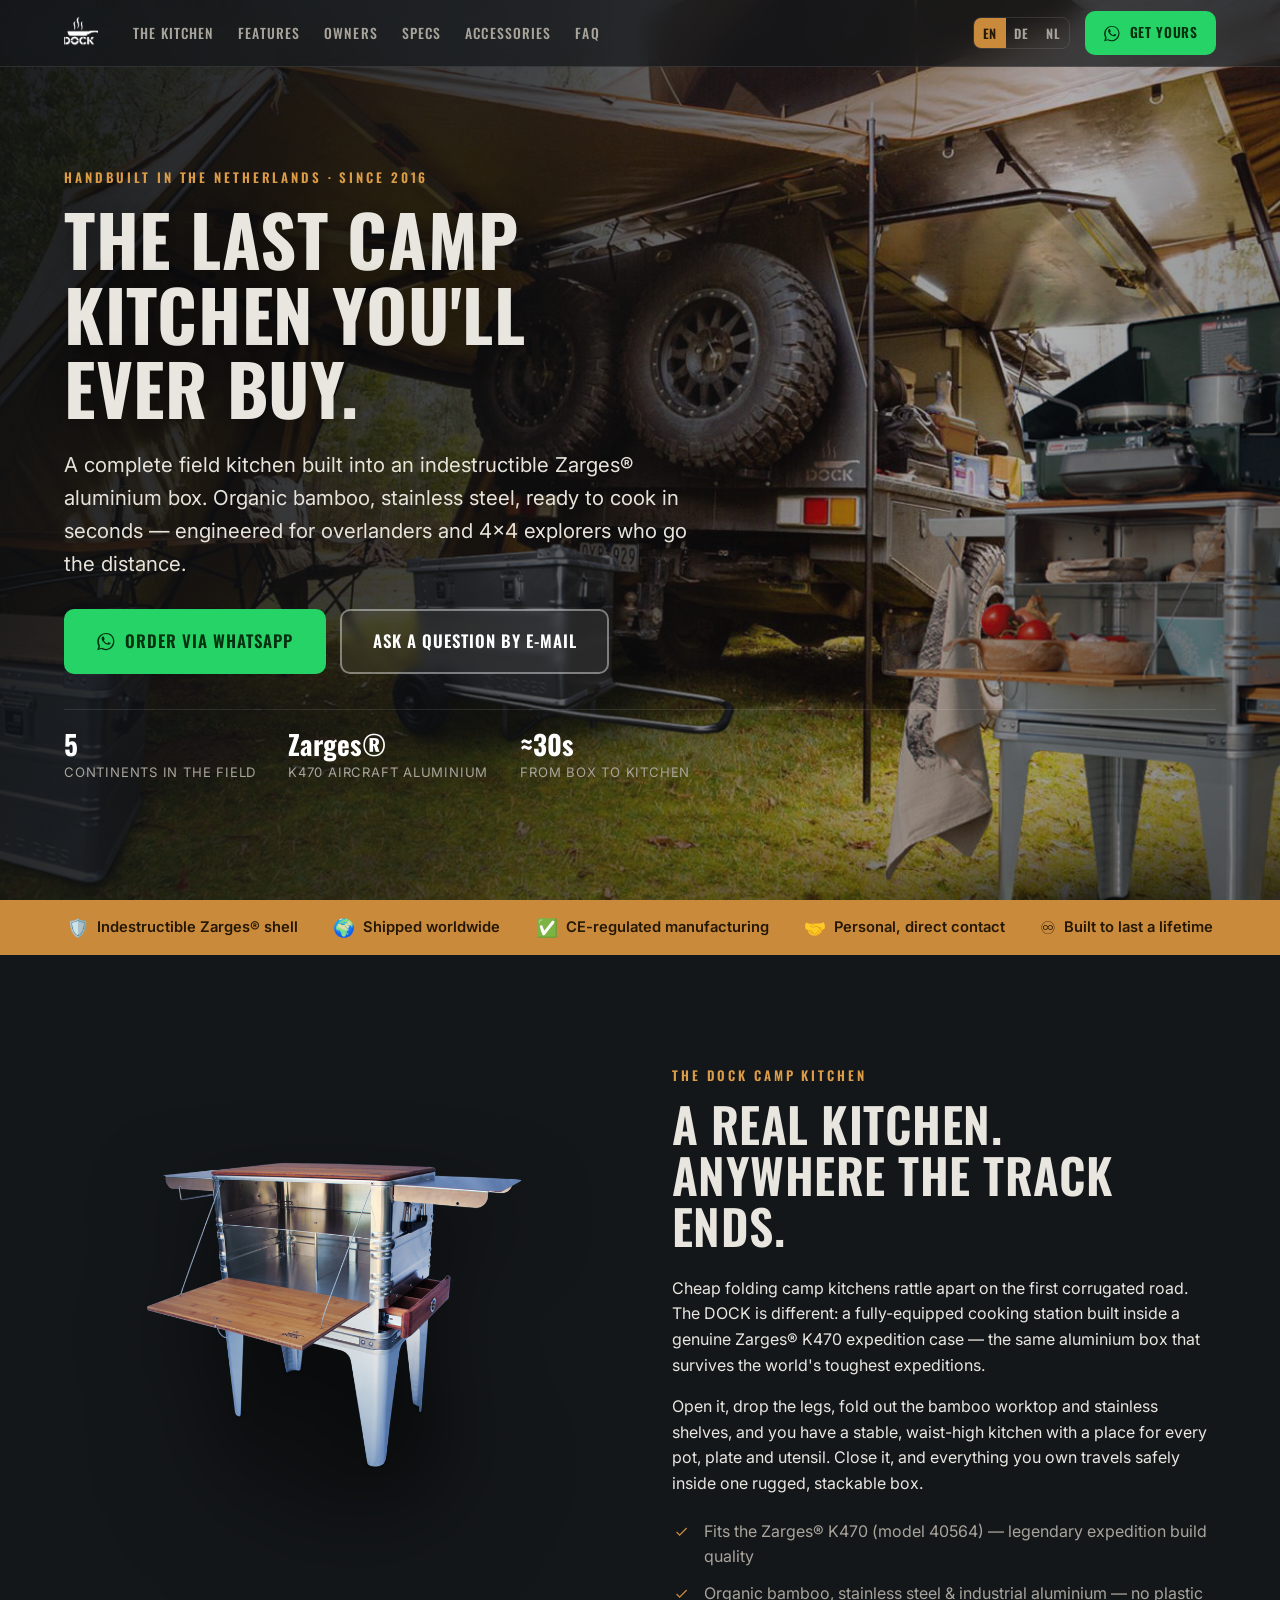
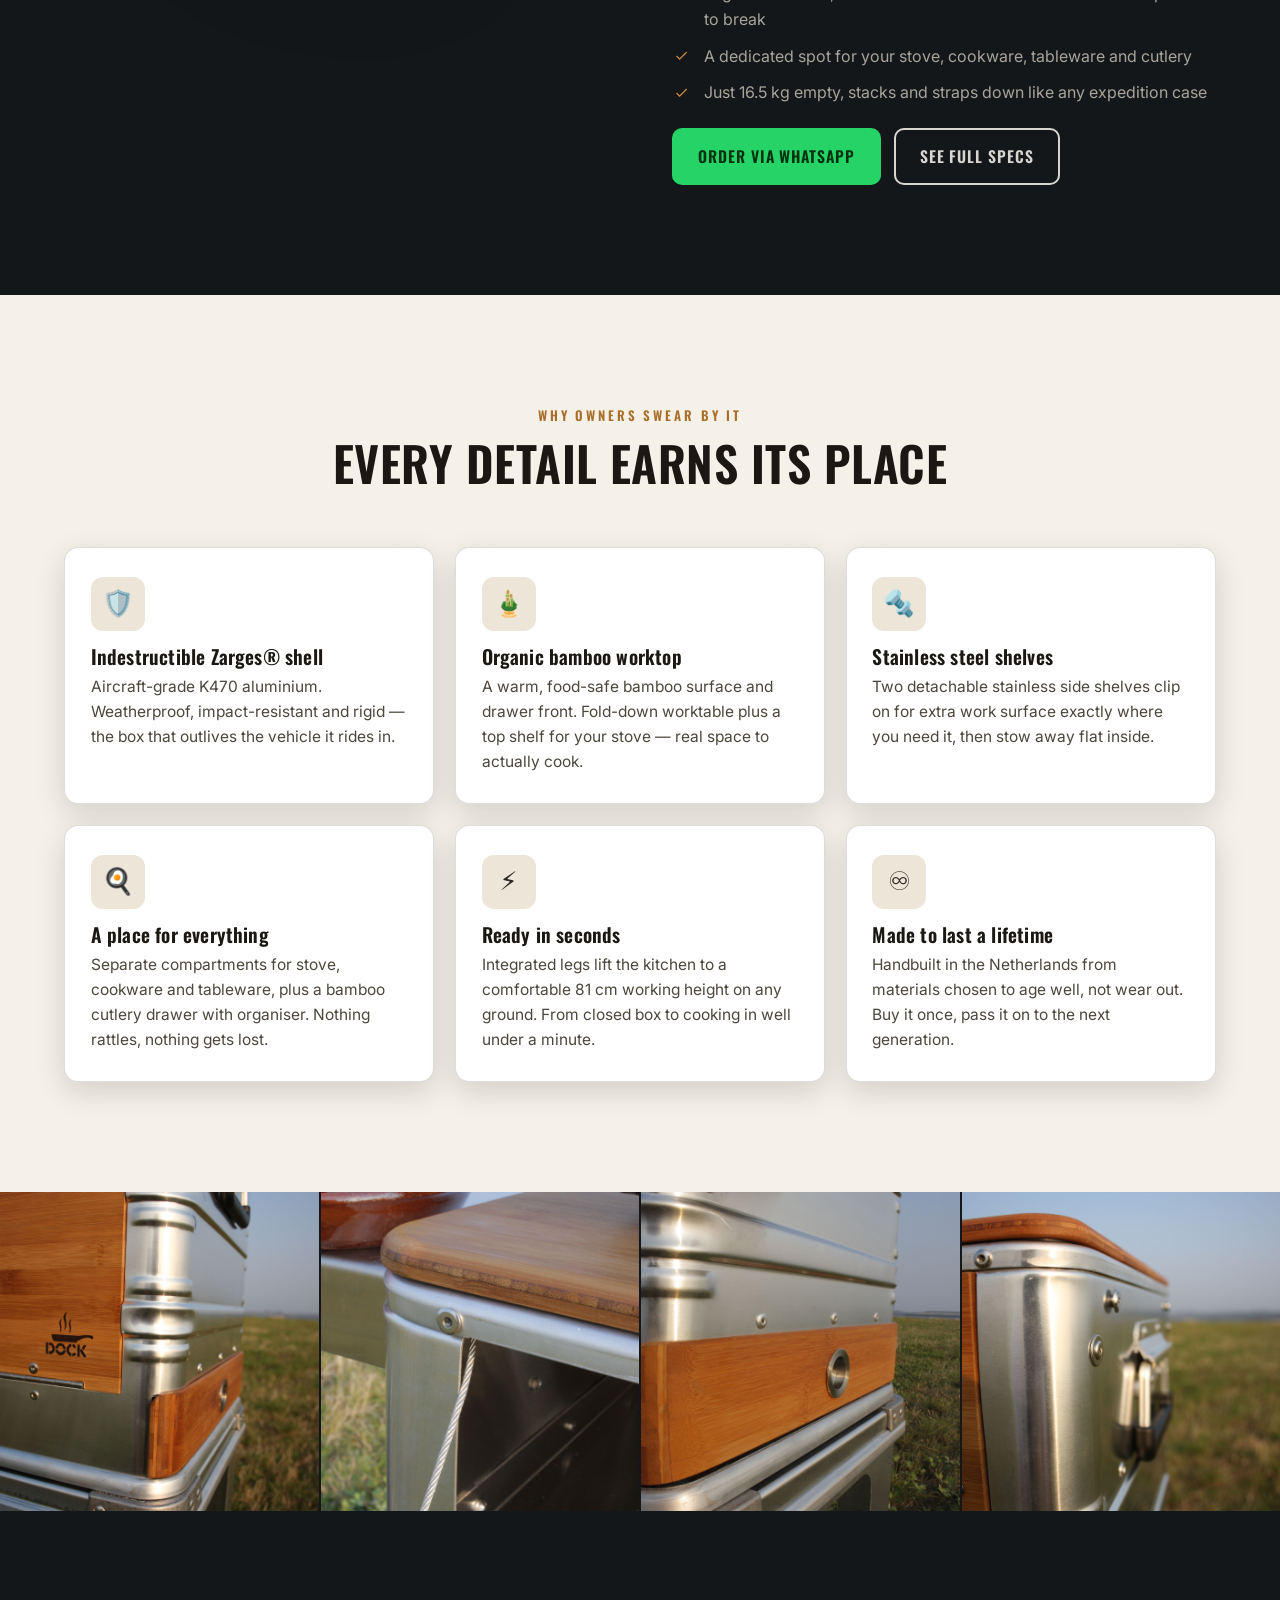
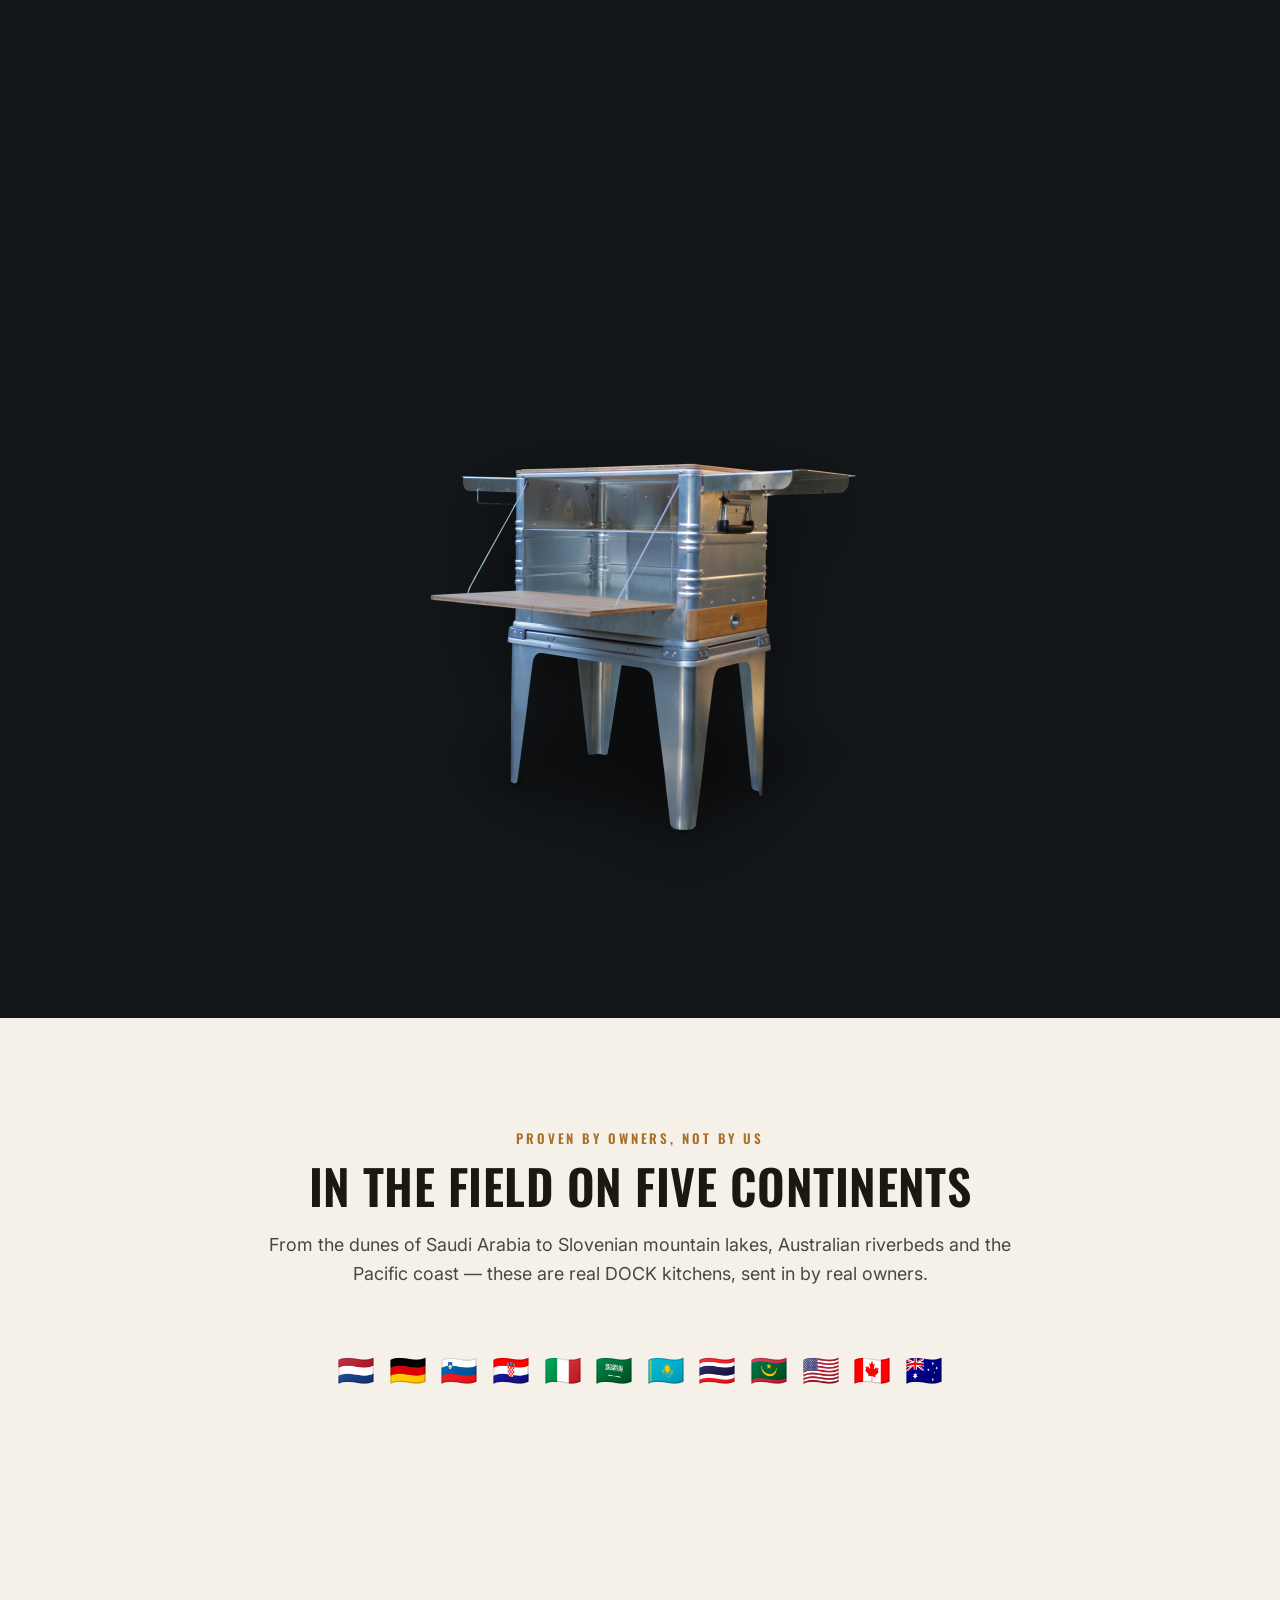
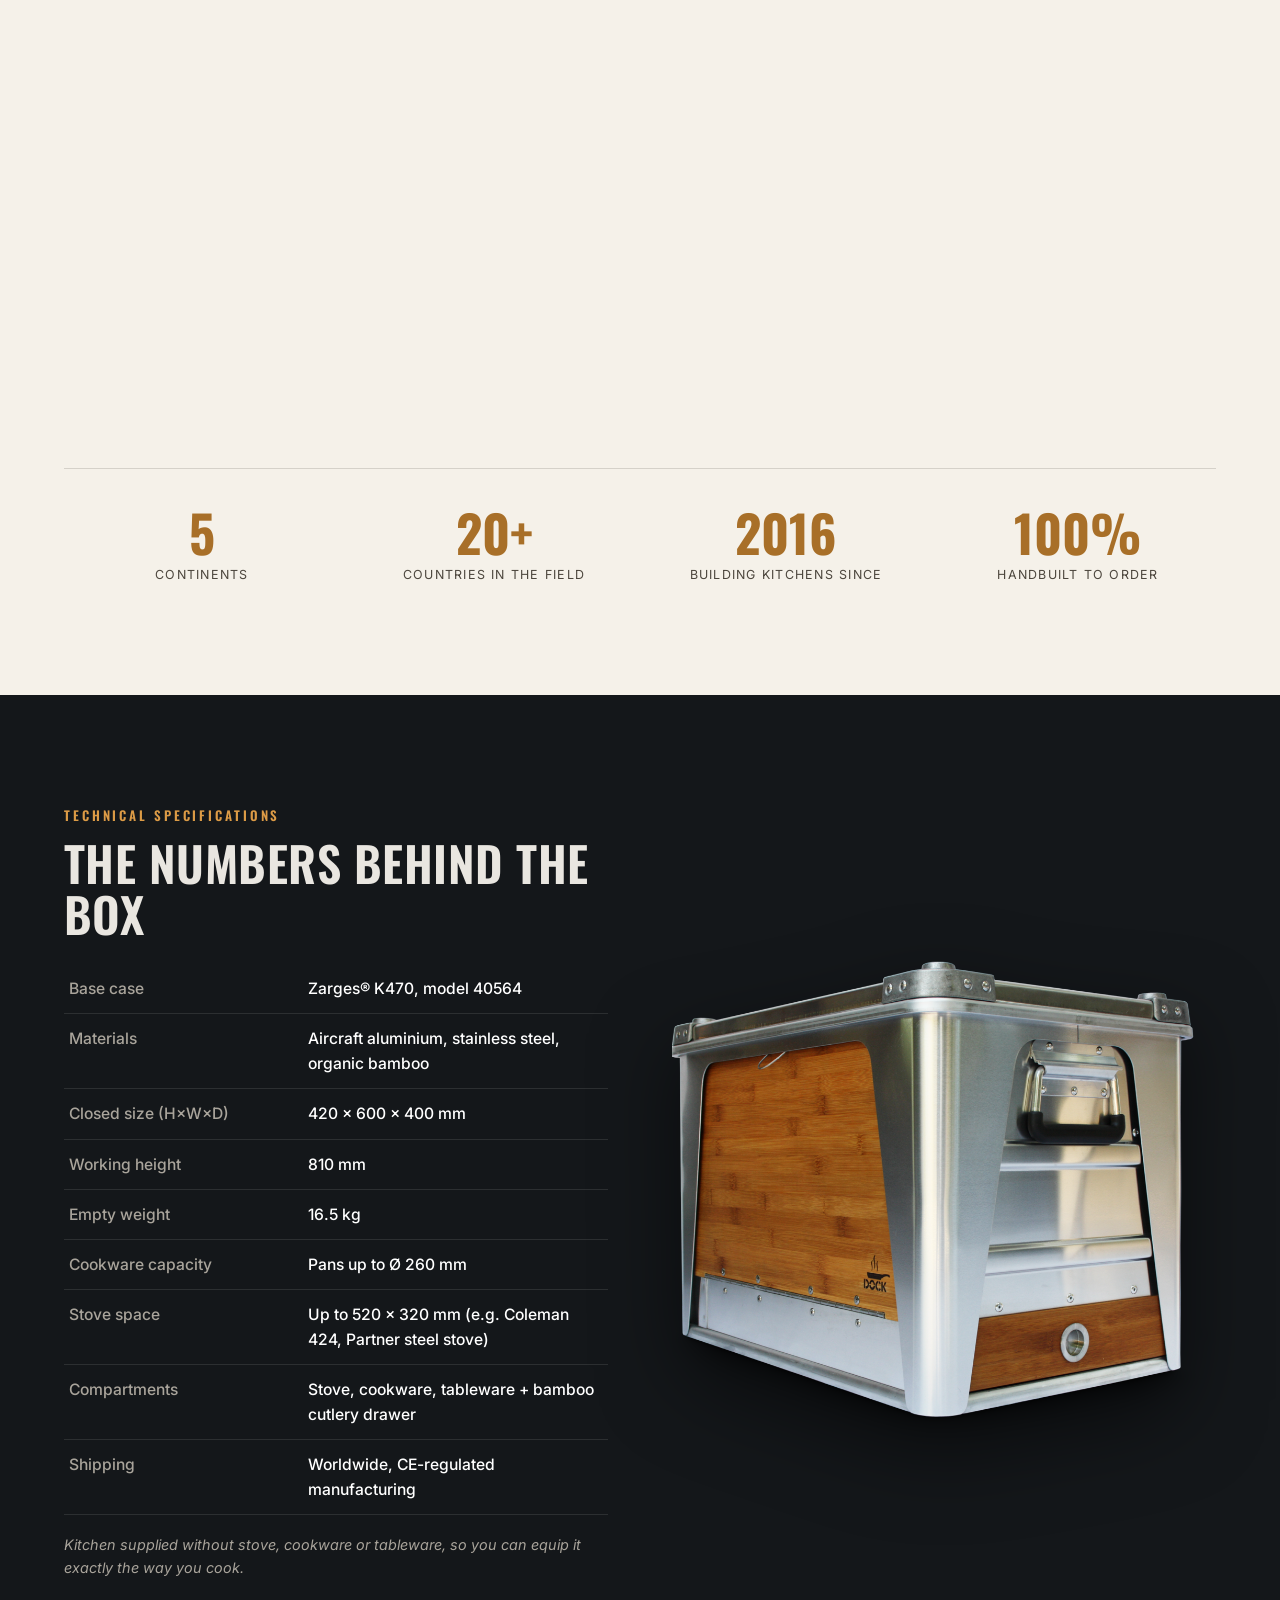
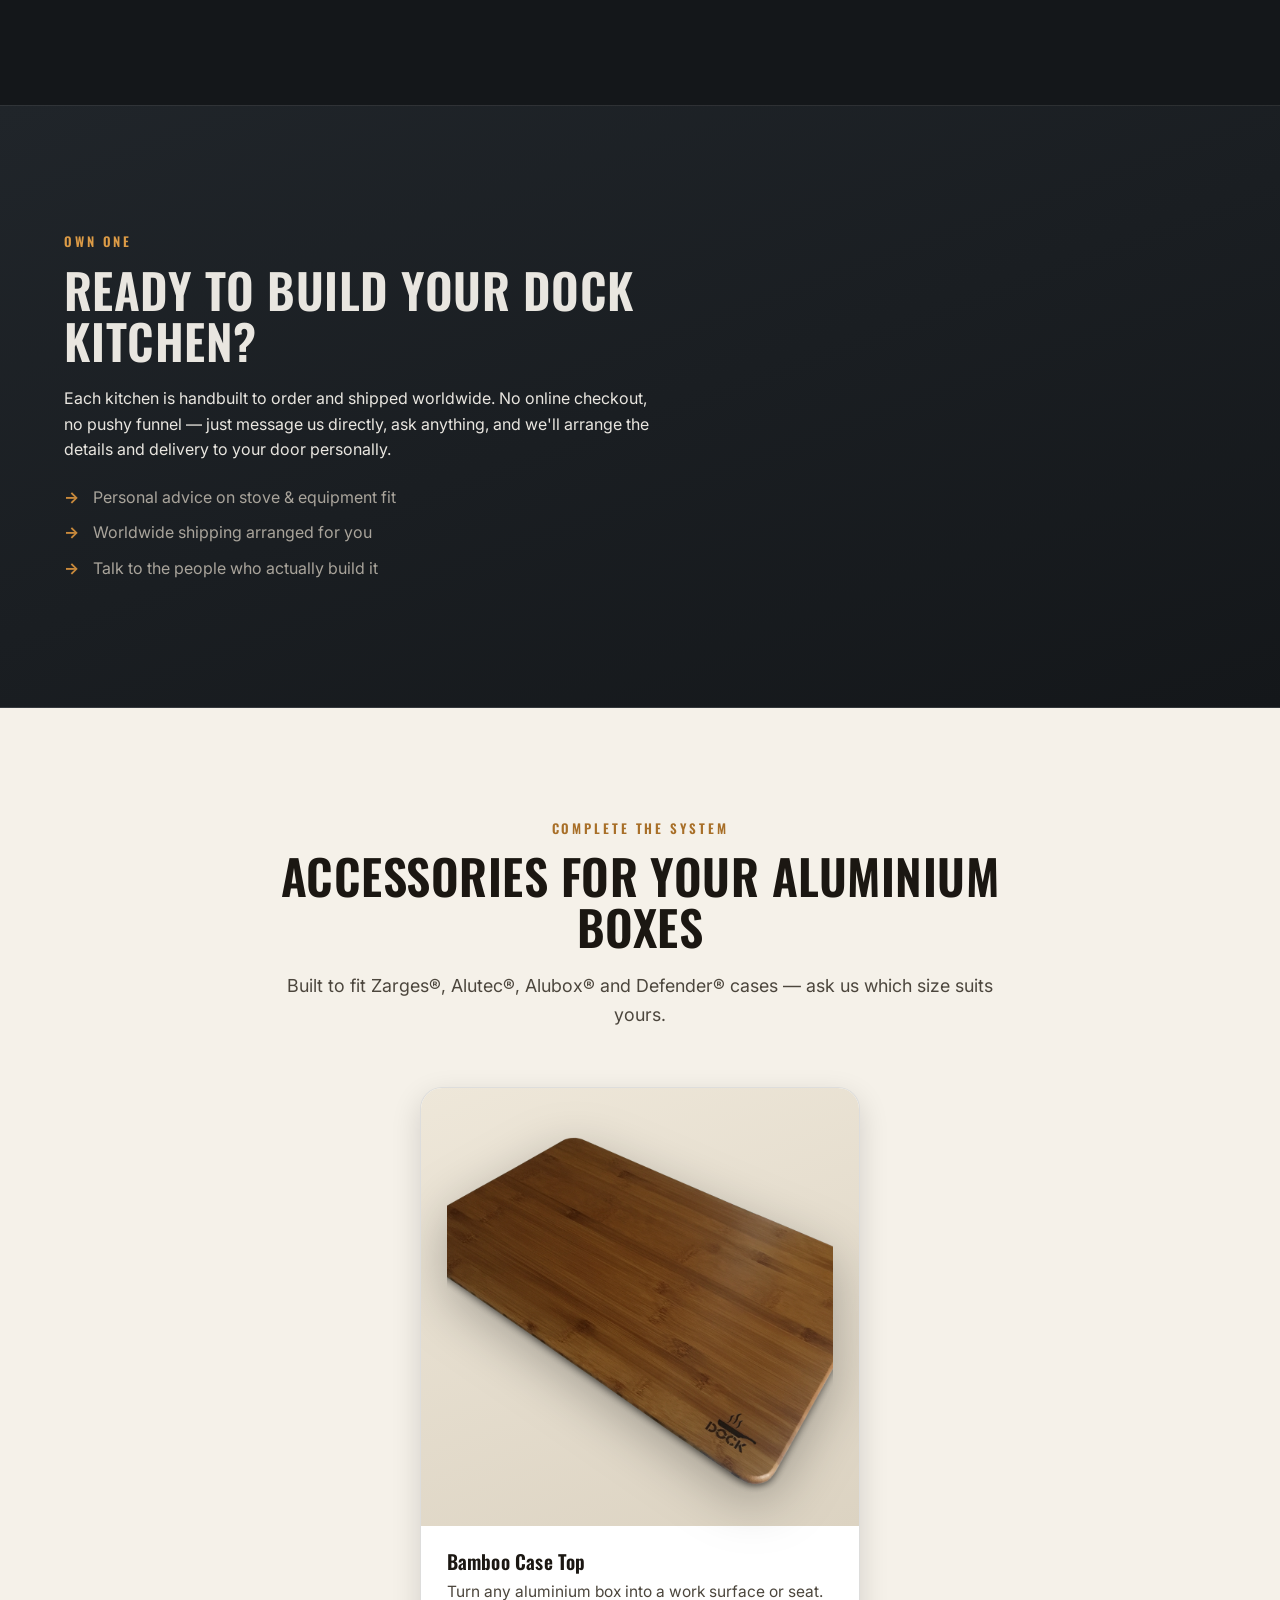
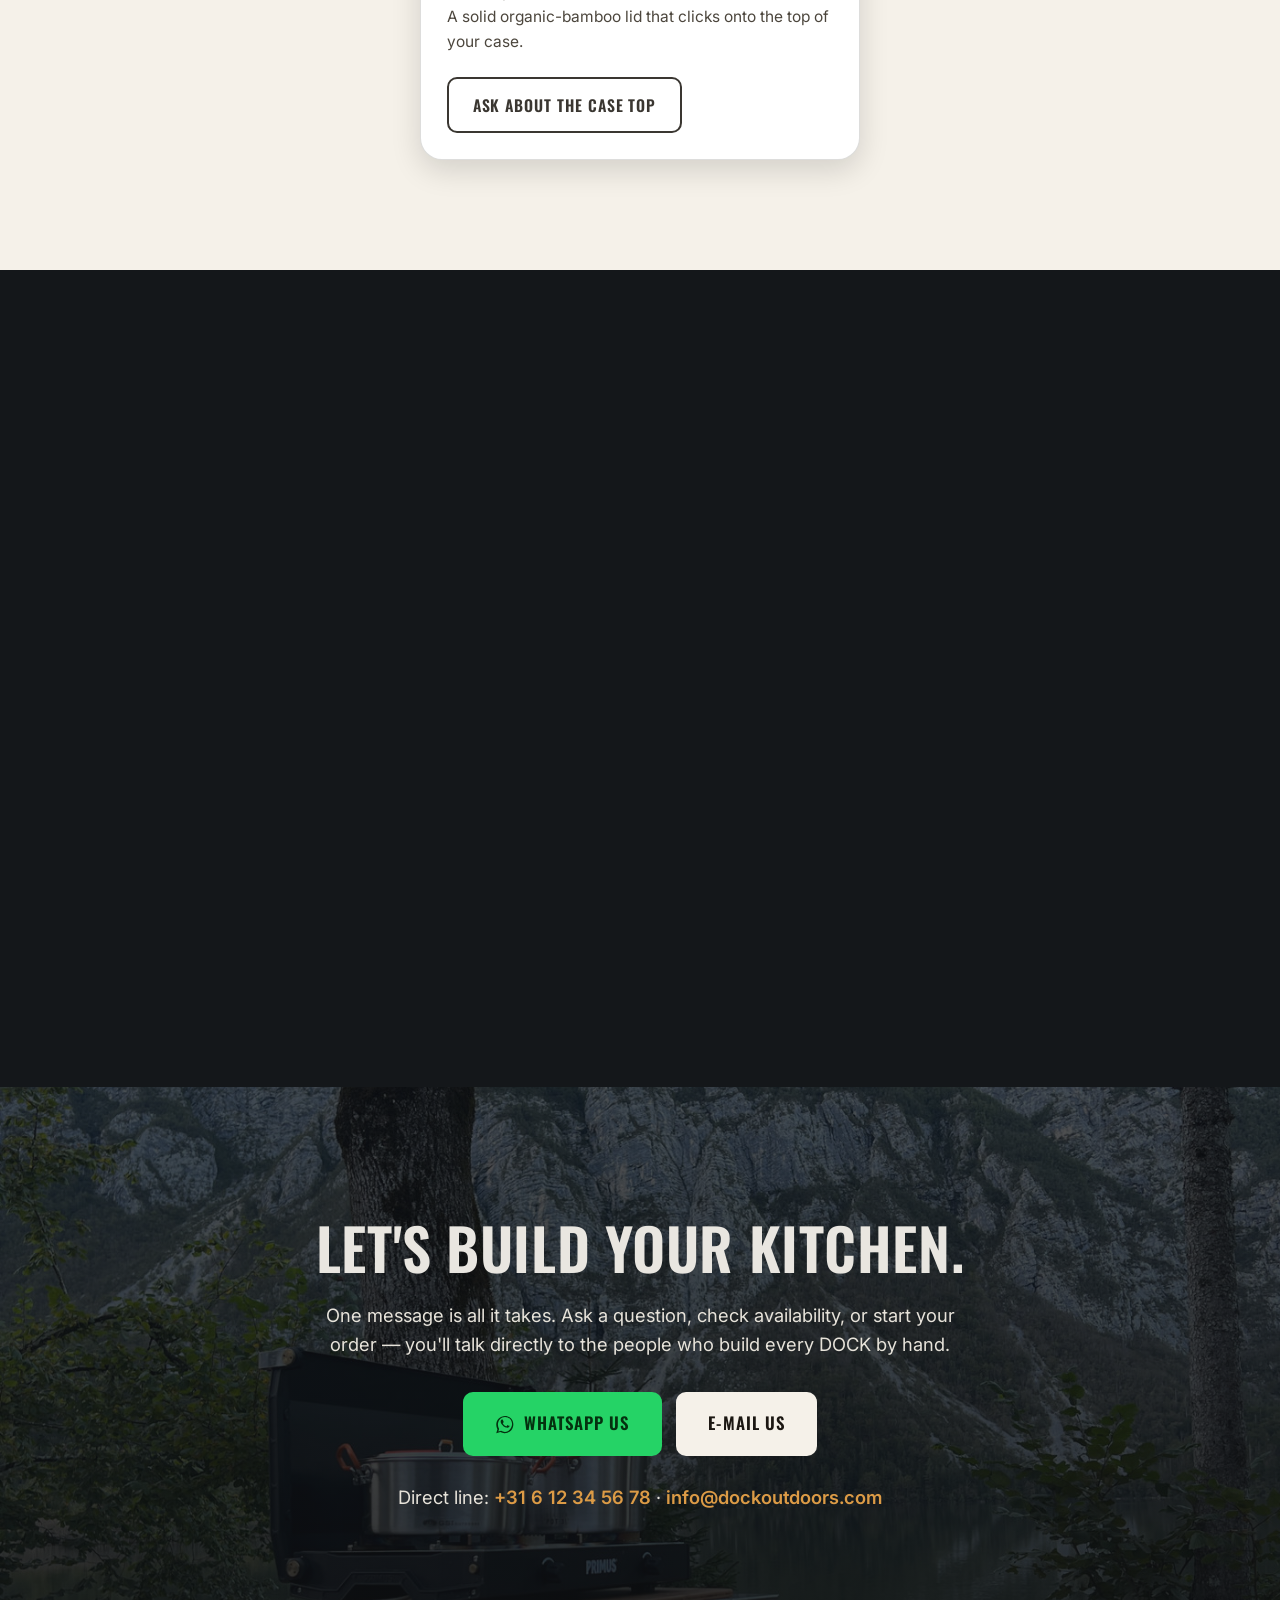
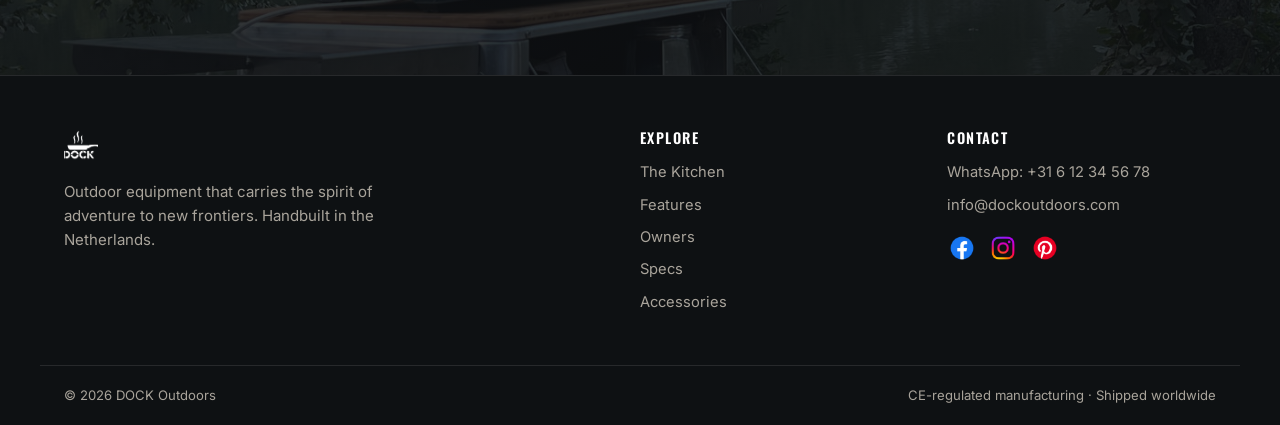
==== commit 1ebc8701: "Remove Trolley product from the page Drops the Box Trolley accessory card, its translations (EN/DE/N" ====
--- a/index.html
+++ b/index.html
@@ -292,14 +292,6 @@
           <a class="btn btn--outline" data-cta="whatsapp-top" target="_blank" rel="noopener" data-i18n="acc.top.cta">Ask about the Case Top</a>
         </div>
       </article>
-      <article class="pcard">
-        <div class="pcard__media"><img src="assets/img/trolley.png" alt="DOCK trolley carrying a Zarges K470 box" loading="lazy" /></div>
-        <div class="pcard__body">
-          <h3 data-i18n="acc.trolley.h">Box Trolley</h3>
-          <p data-i18n="acc.trolley.p">Move a fully-loaded case over grass, gravel and sand on big pneumatic wheels. Folds flat when you're done.</p>
-          <a class="btn btn--outline" data-cta="whatsapp-trolley" target="_blank" rel="noopener" data-i18n="acc.trolley.cta">Ask about the Trolley</a>
-        </div>
-      </article>
     </div>
   </div>
 </section>
--- a/css/styles.css
+++ b/css/styles.css
@@ -280,7 +280,7 @@
 .pricecard__reply{ font-size:.82rem; color:var(--ink-soft); margin:.4rem 0 0; }
 
 /* ---------- ACCESSORY CARDS ---------- */
-.cards2{ display:grid; grid-template-columns:1fr 1fr; gap:1.6rem; max-width:940px; margin:0 auto; }
+.cards2{ display:grid; grid-template-columns:repeat(auto-fit,minmax(280px,440px)); gap:1.6rem; justify-content:center; max-width:940px; margin:0 auto; }
 .pcard{ background:#fff; border-radius:var(--radius-lg); overflow:hidden; box-shadow:var(--shadow-soft); display:flex; flex-direction:column; border:1px solid var(--line-dark); }
 .pcard__media{ background:linear-gradient(160deg,#eee7d9,#dcd3c2); aspect-ratio:16/11; display:grid; place-items:center; padding:1.6rem; }
 .pcard__media img{ max-height:100%; width:auto; filter:drop-shadow(0 16px 26px rgba(0,0,0,.28)); }
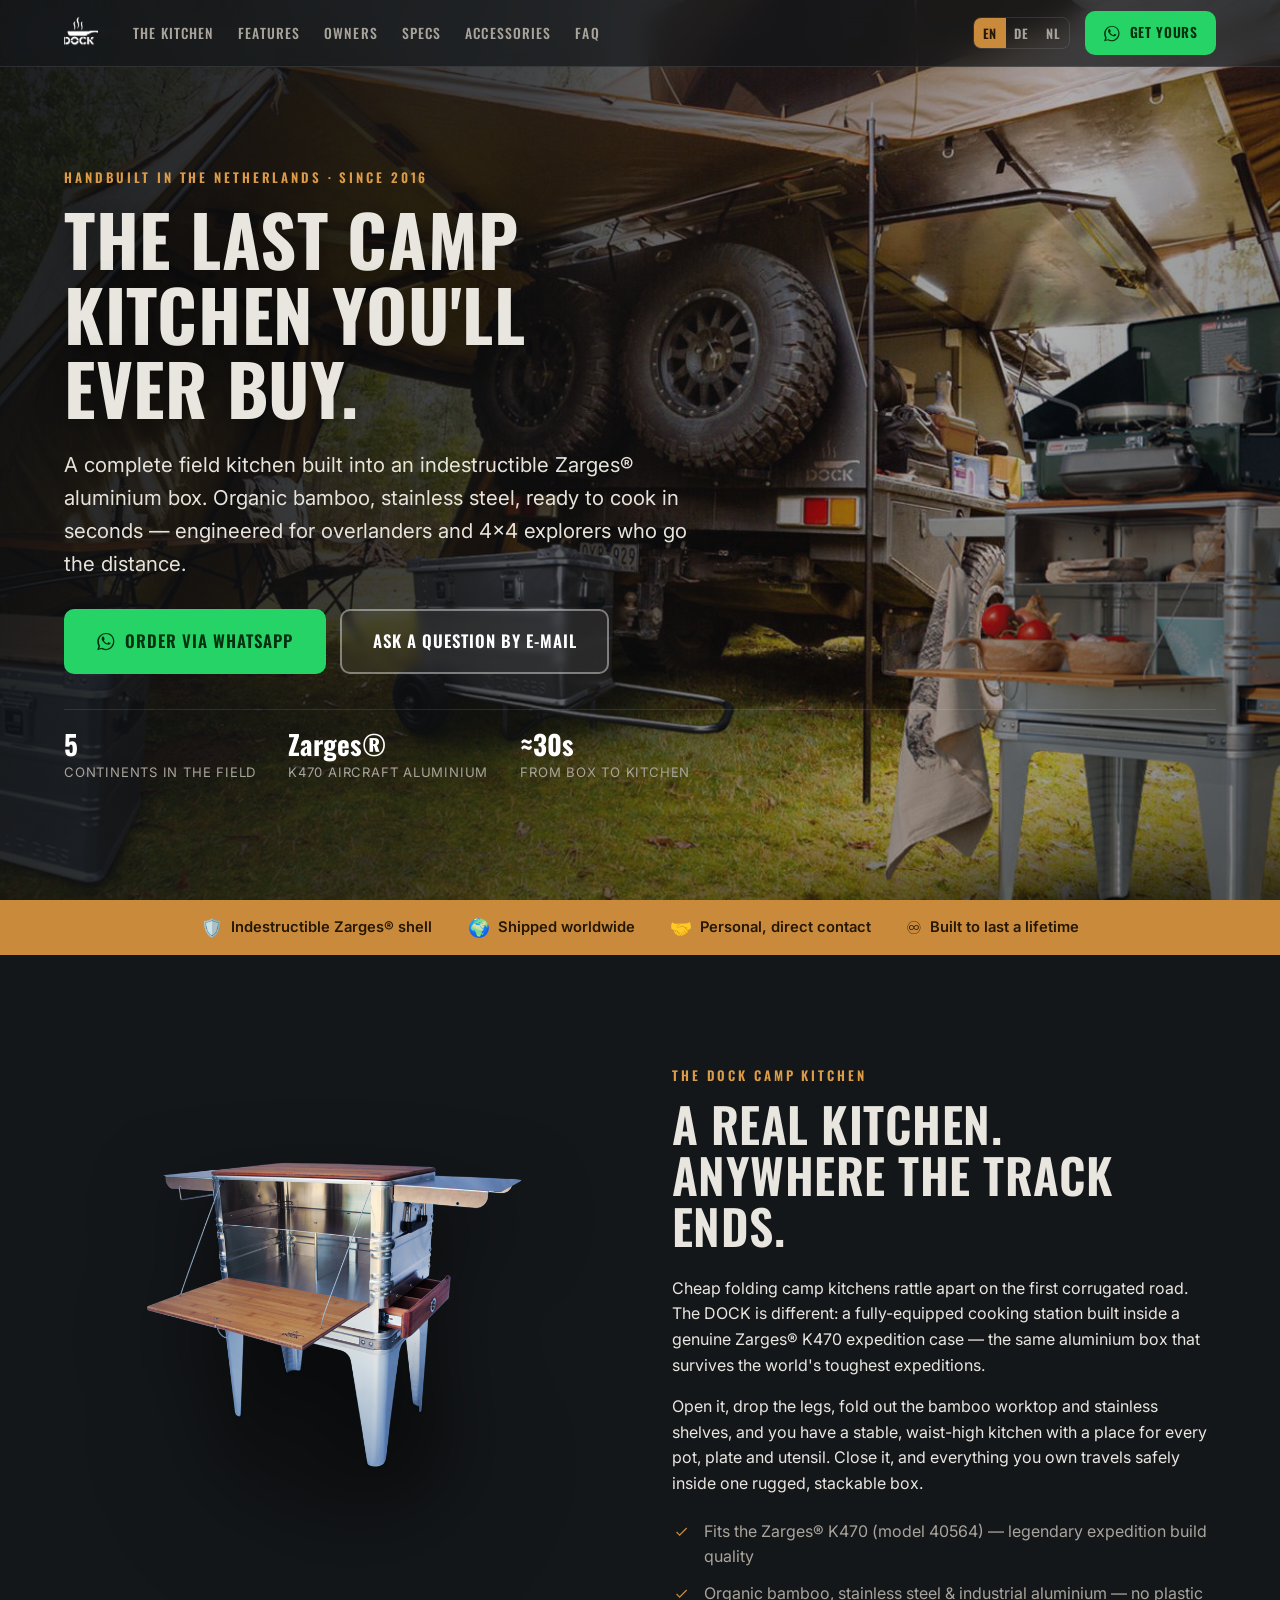
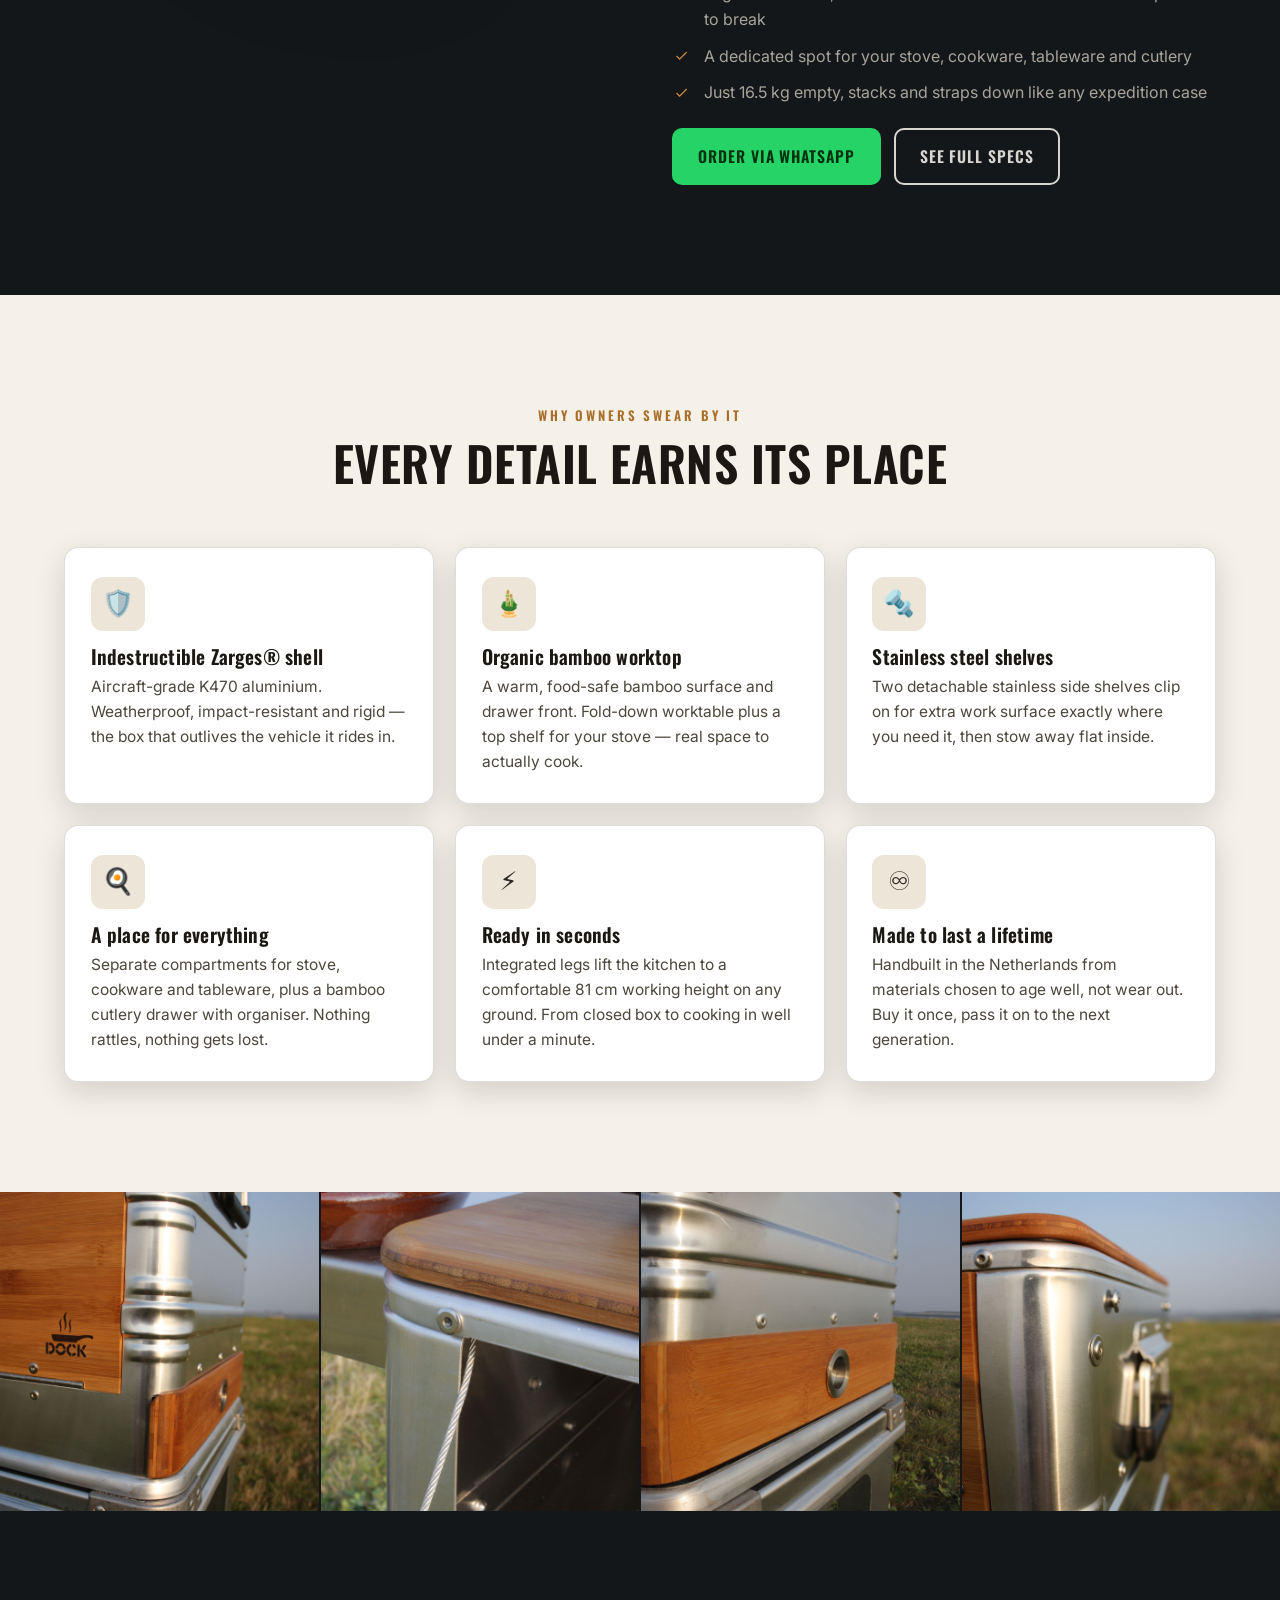
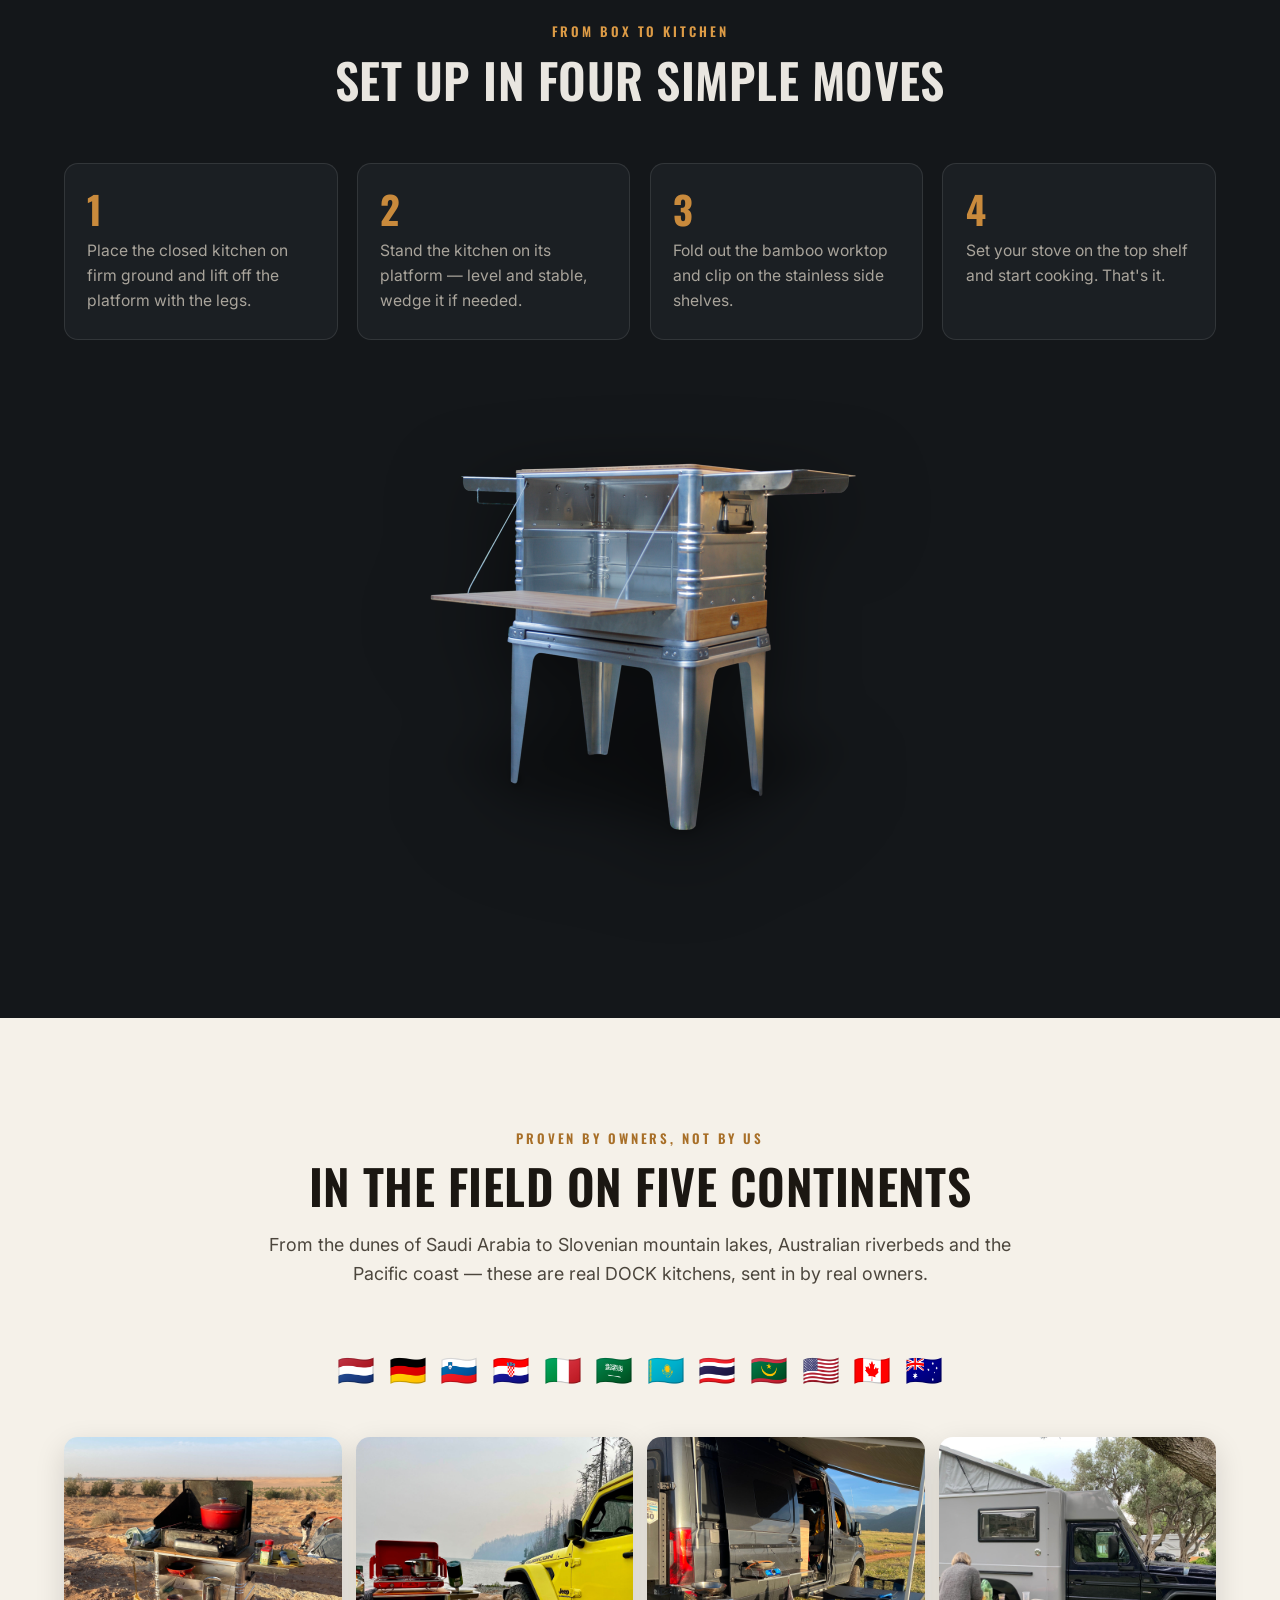
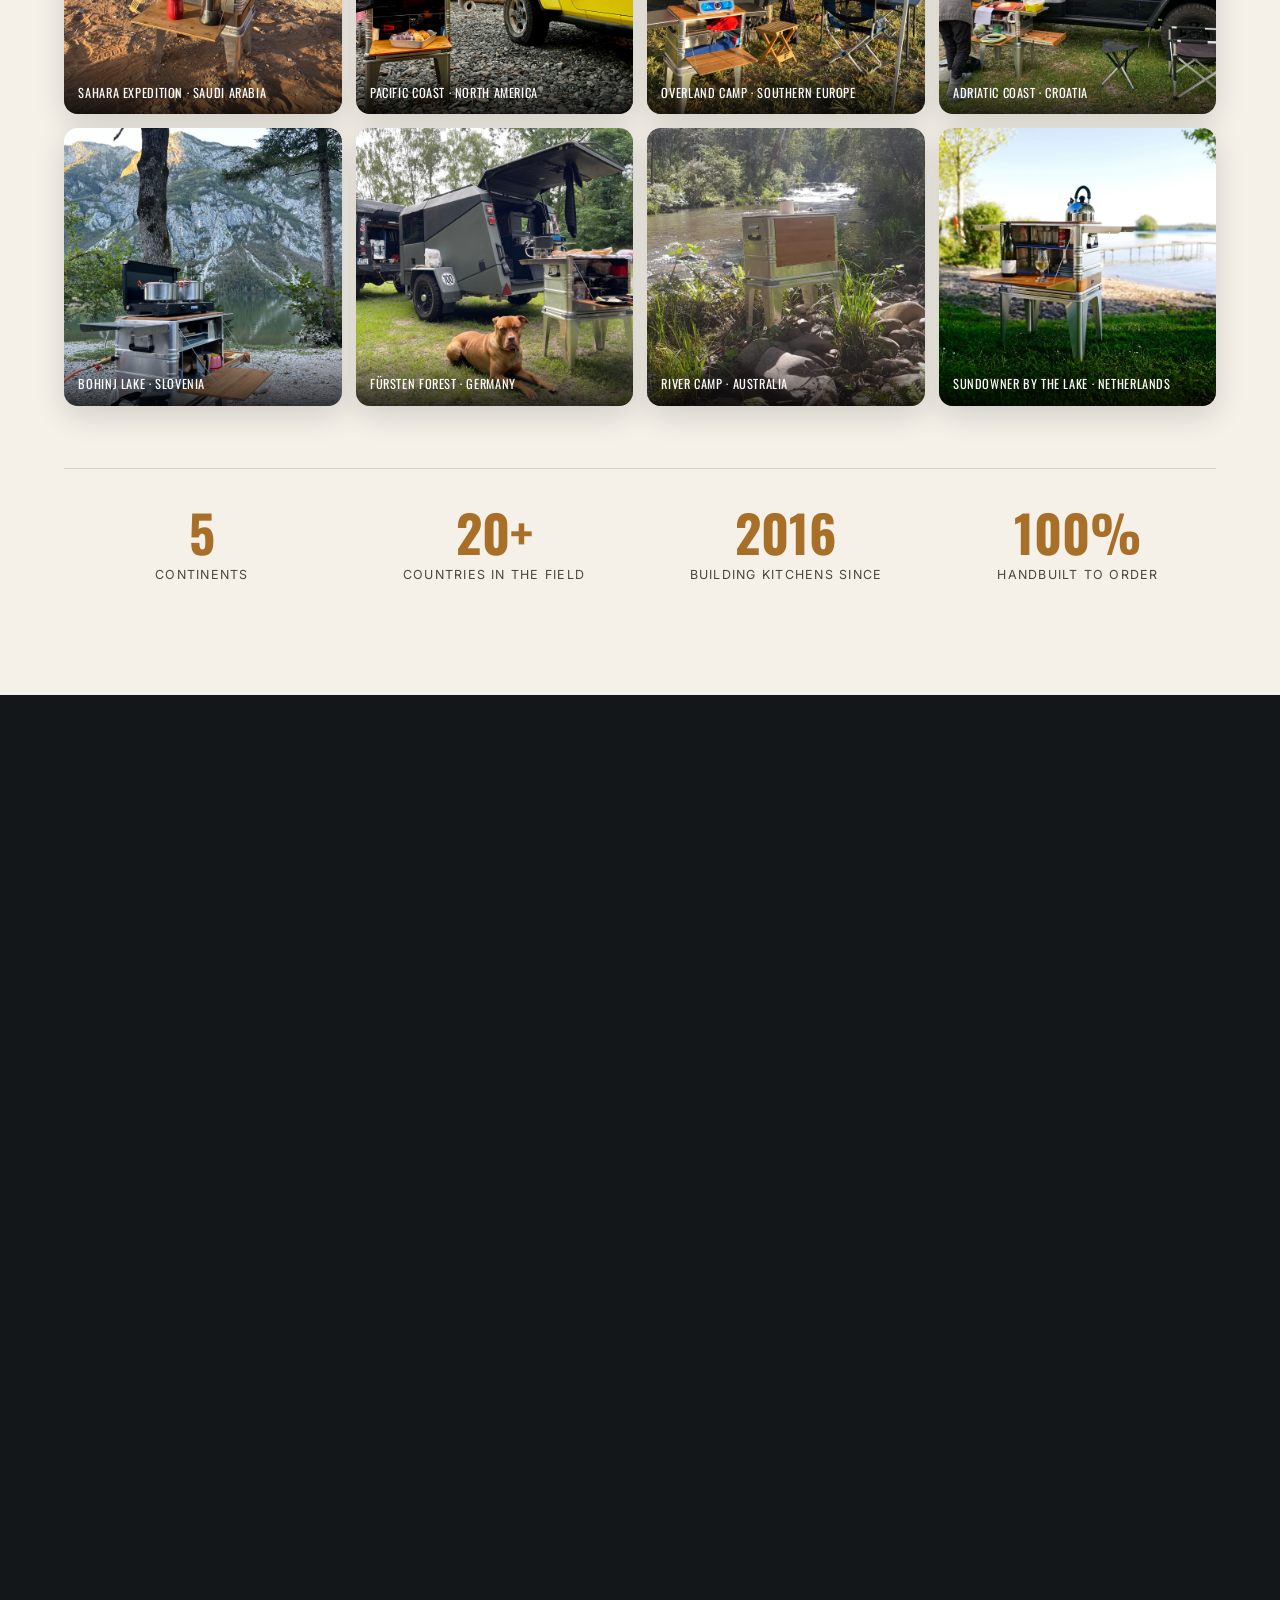
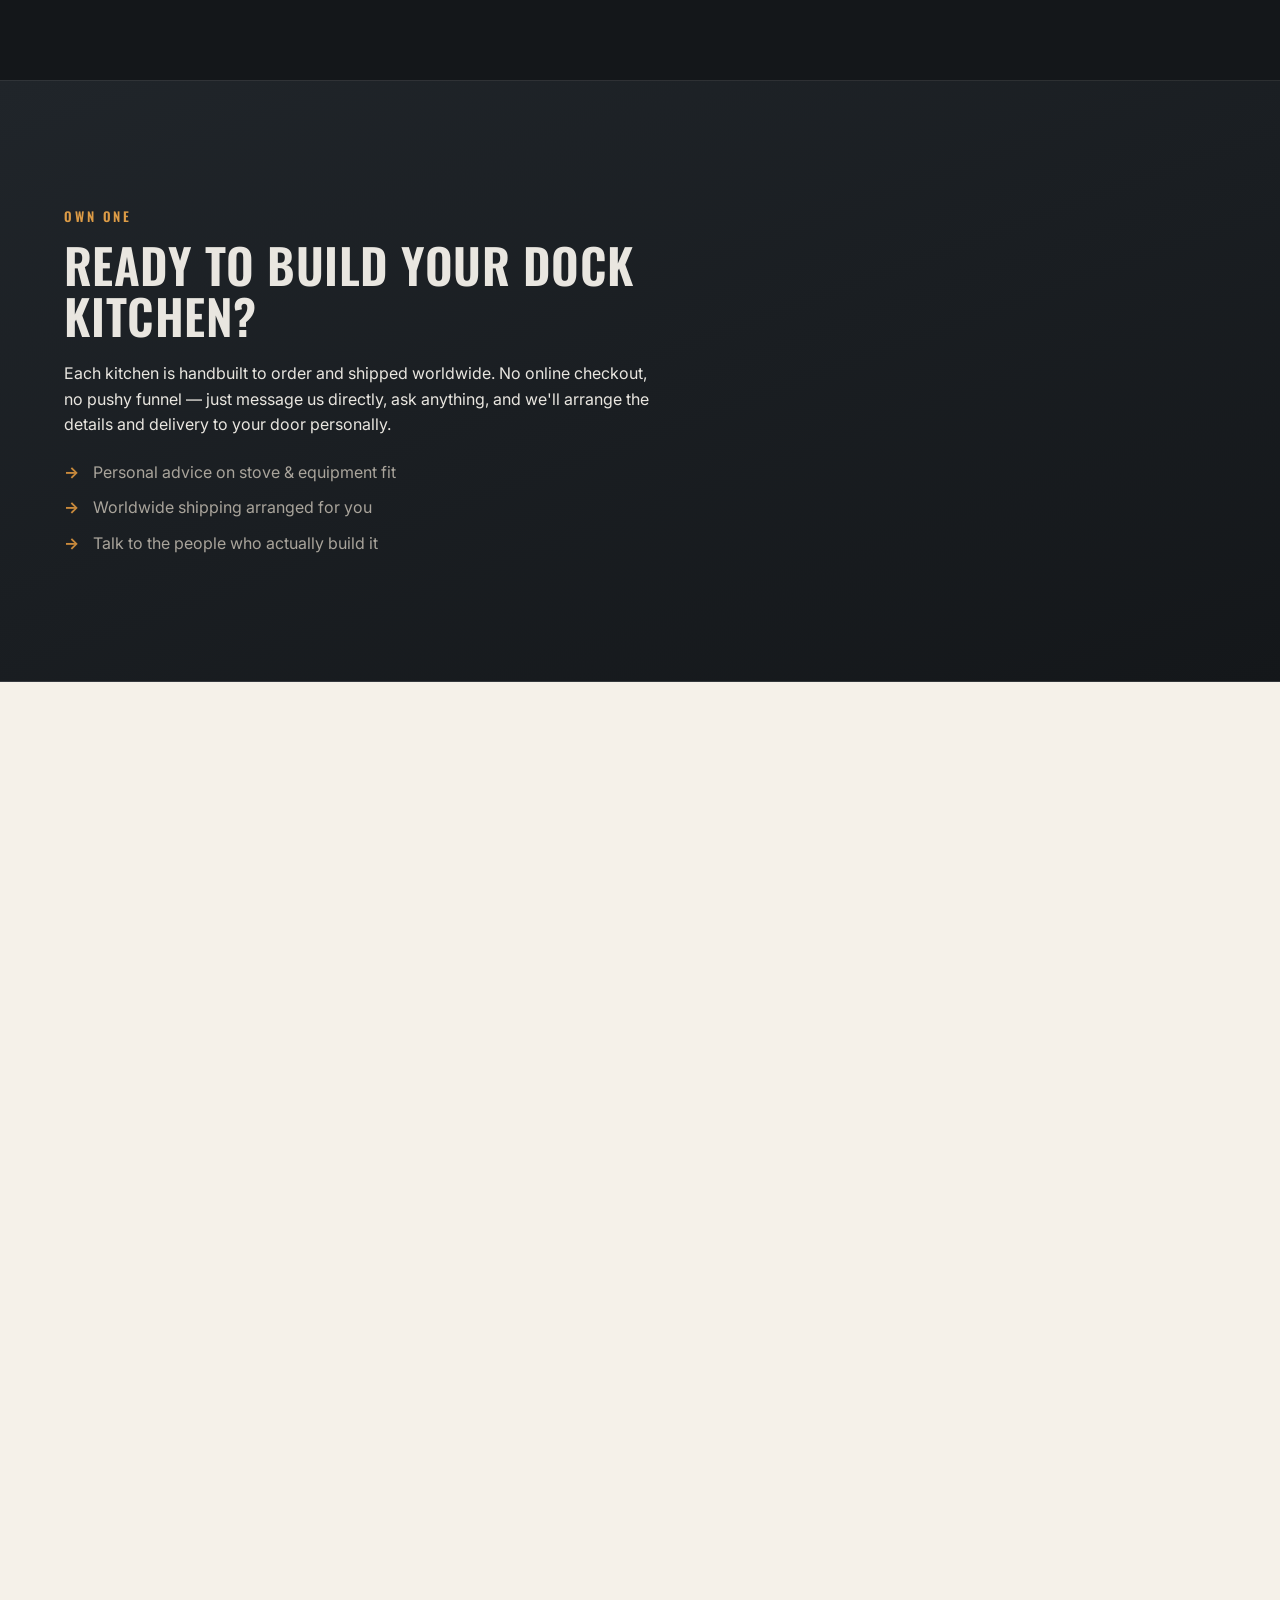
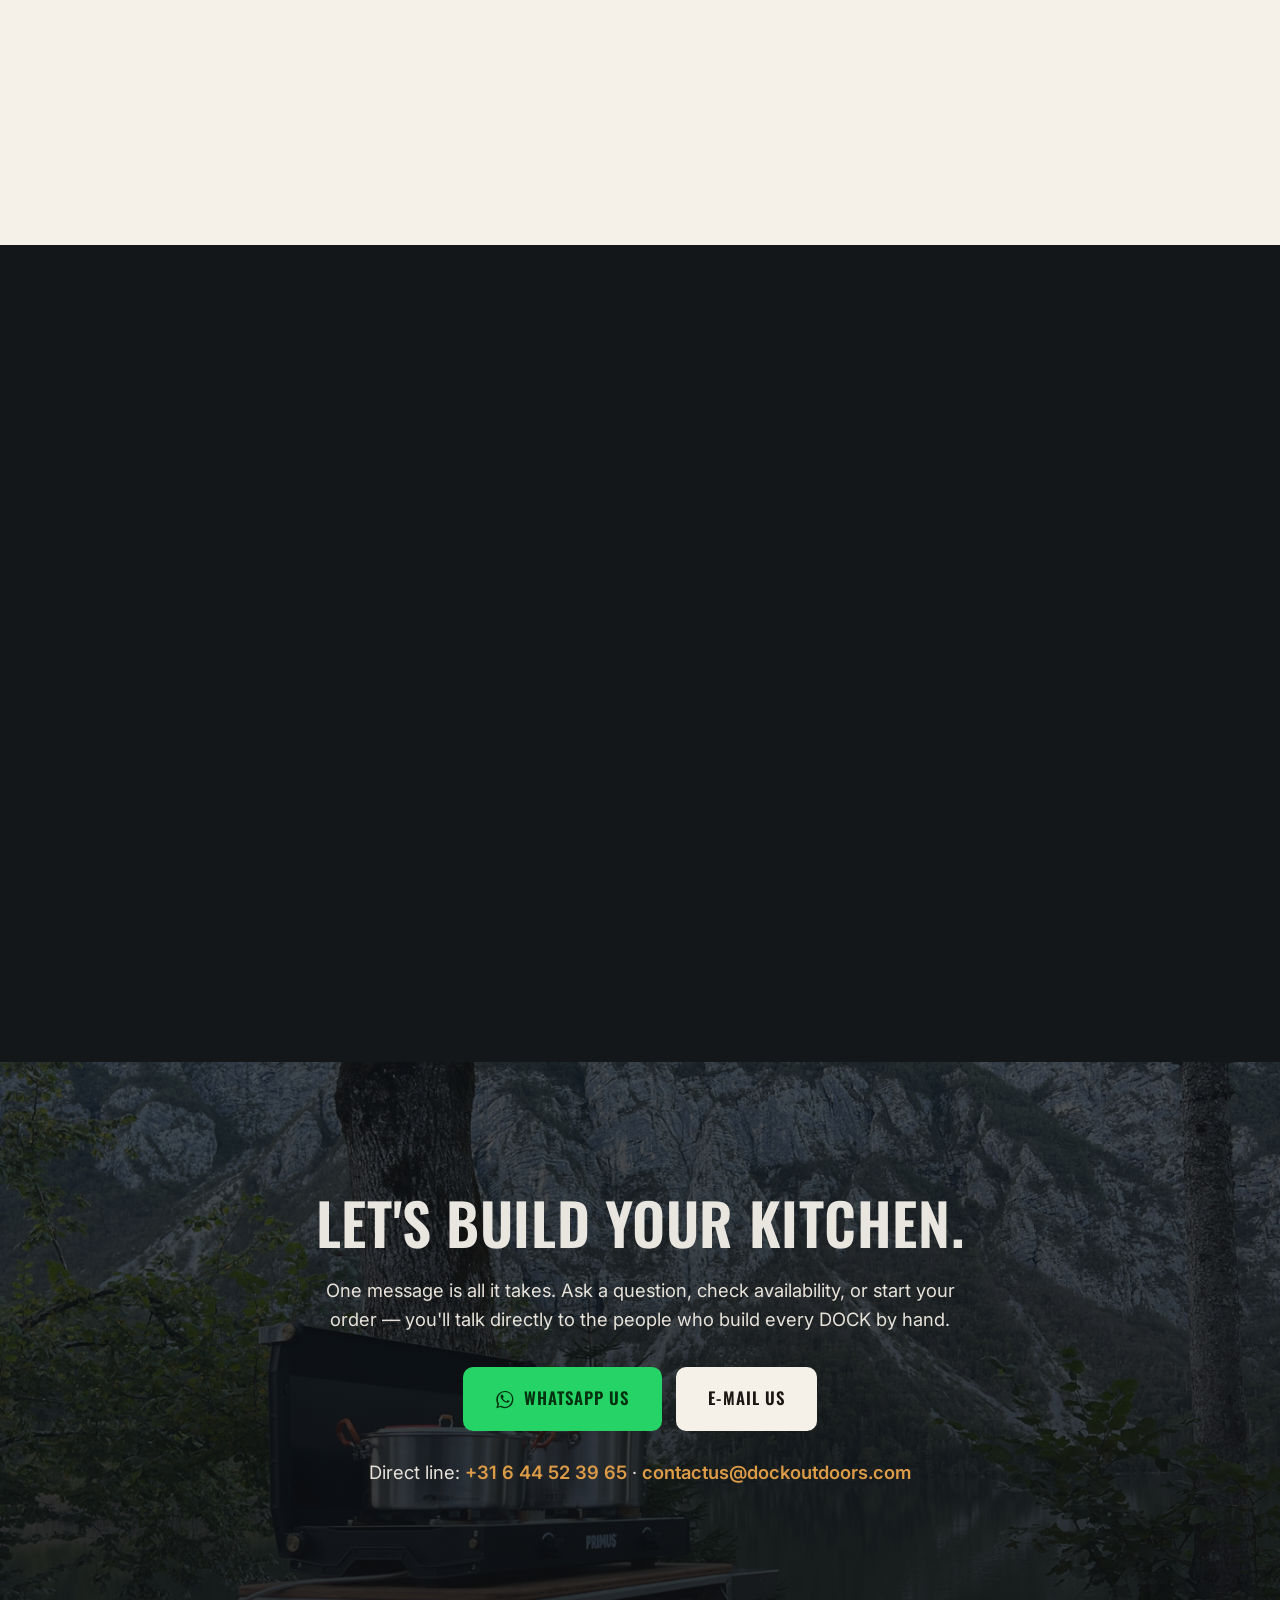
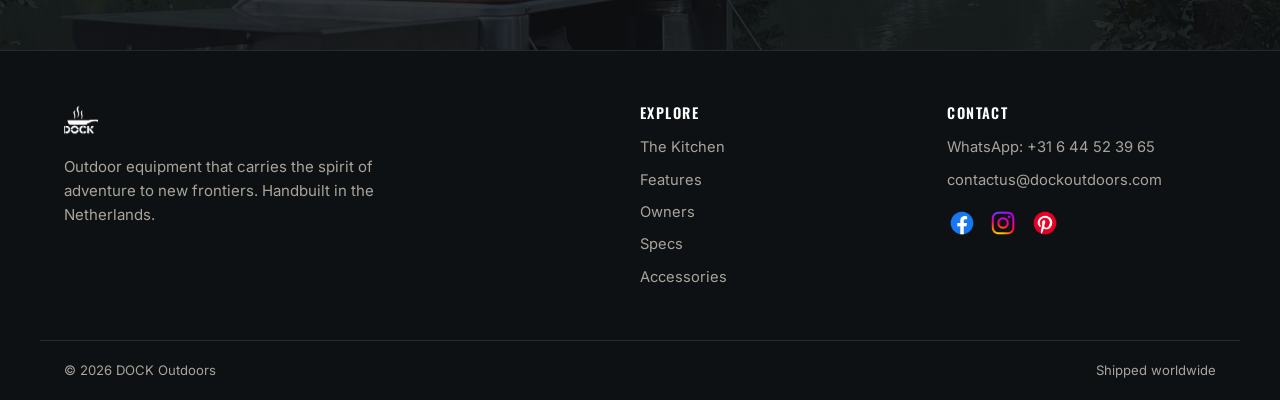
==== commit 56fe339f: "Update contact details and drop CE manufacturing claim - WhatsApp number -> +31 6 44 52 39 65 (wa.me" ====
--- a/index.html
+++ b/index.html
@@ -86,7 +86,6 @@
   <div class="trustbar__inner">
     <div class="trustbar__item"><span class="trustbar__ico">🛡️</span><span data-i18n="trust.a">Indestructible Zarges® shell</span></div>
     <div class="trustbar__item"><span class="trustbar__ico">🌍</span><span data-i18n="trust.b">Shipped worldwide</span></div>
-    <div class="trustbar__item"><span class="trustbar__ico">✅</span><span data-i18n="trust.c">CE-regulated manufacturing</span></div>
     <div class="trustbar__item"><span class="trustbar__ico">🤝</span><span data-i18n="trust.d">Personal, direct contact</span></div>
     <div class="trustbar__item"><span class="trustbar__ico">♾️</span><span data-i18n="trust.e">Built to last a lifetime</span></div>
   </div>
@@ -238,7 +237,7 @@
           <tr><th data-i18n="specs.k6">Cookware capacity</th><td data-i18n="specs.v6">Pans up to Ø 260 mm</td></tr>
           <tr><th data-i18n="specs.k7">Stove space</th><td data-i18n="specs.v7">Up to 520 × 320 mm (e.g. Coleman 424, Partner steel stove)</td></tr>
           <tr><th data-i18n="specs.k8">Compartments</th><td data-i18n="specs.v8">Stove, cookware, tableware + bamboo cutlery drawer</td></tr>
-          <tr><th data-i18n="specs.k9">Shipping</th><td data-i18n="specs.v9">Worldwide, CE-regulated manufacturing</td></tr>
+          <tr><th data-i18n="specs.k9">Shipping</th><td data-i18n="specs.v9">Worldwide</td></tr>
         </tbody>
       </table>
       <p class="spectable__note" data-i18n="specs.note">Kitchen supplied without stove, cookware or tableware, so you can equip it exactly the way you cook.</p>
@@ -328,7 +327,7 @@
       </a>
       <a class="btn btn--light btn--lg" data-cta="email"><span data-i18n="final.email">E-mail us</span></a>
     </div>
-    <p class="finalcta__meta"><span data-i18n="final.meta">Direct line:</span> <a data-cta="whatsapp-plain" target="_blank" rel="noopener">+31 6 12 34 56 78</a> · <a href="mailto:info@dockoutdoors.com">info@dockoutdoors.com</a></p>
+    <p class="finalcta__meta"><span data-i18n="final.meta">Direct line:</span> <a data-cta="whatsapp-plain" target="_blank" rel="noopener">+31 6 44 52 39 65</a> · <a href="mailto:contactus@dockoutdoors.com">contactus@dockoutdoors.com</a></p>
   </div>
 </section>
 
@@ -349,8 +348,8 @@
     </div>
     <div class="footer__col">
       <h4 data-i18n="footer.contact">Contact</h4>
-      <a data-cta="whatsapp-plain" target="_blank" rel="noopener">WhatsApp: +31 6 12 34 56 78</a>
-      <a href="mailto:info@dockoutdoors.com">info@dockoutdoors.com</a>
+      <a data-cta="whatsapp-plain" target="_blank" rel="noopener">WhatsApp: +31 6 44 52 39 65</a>
+      <a href="mailto:contactus@dockoutdoors.com">contactus@dockoutdoors.com</a>
       <div class="footer__social">
         <a href="https://www.facebook.com/" target="_blank" rel="noopener" aria-label="Facebook"><img src="assets/img/social-facebook.png" alt="Facebook" /></a>
         <a href="https://www.instagram.com/" target="_blank" rel="noopener" aria-label="Instagram"><img src="assets/img/social-instagram.png" alt="Instagram" /></a>
@@ -360,7 +359,7 @@
   </div>
   <div class="footer__bar">
     <span>© <span id="year"></span> DOCK Outdoors</span>
-    <span data-i18n="footer.legal">CE-regulated manufacturing · Shipped worldwide</span>
+    <span data-i18n="footer.legal">Shipped worldwide</span>
   </div>
 </footer>
 
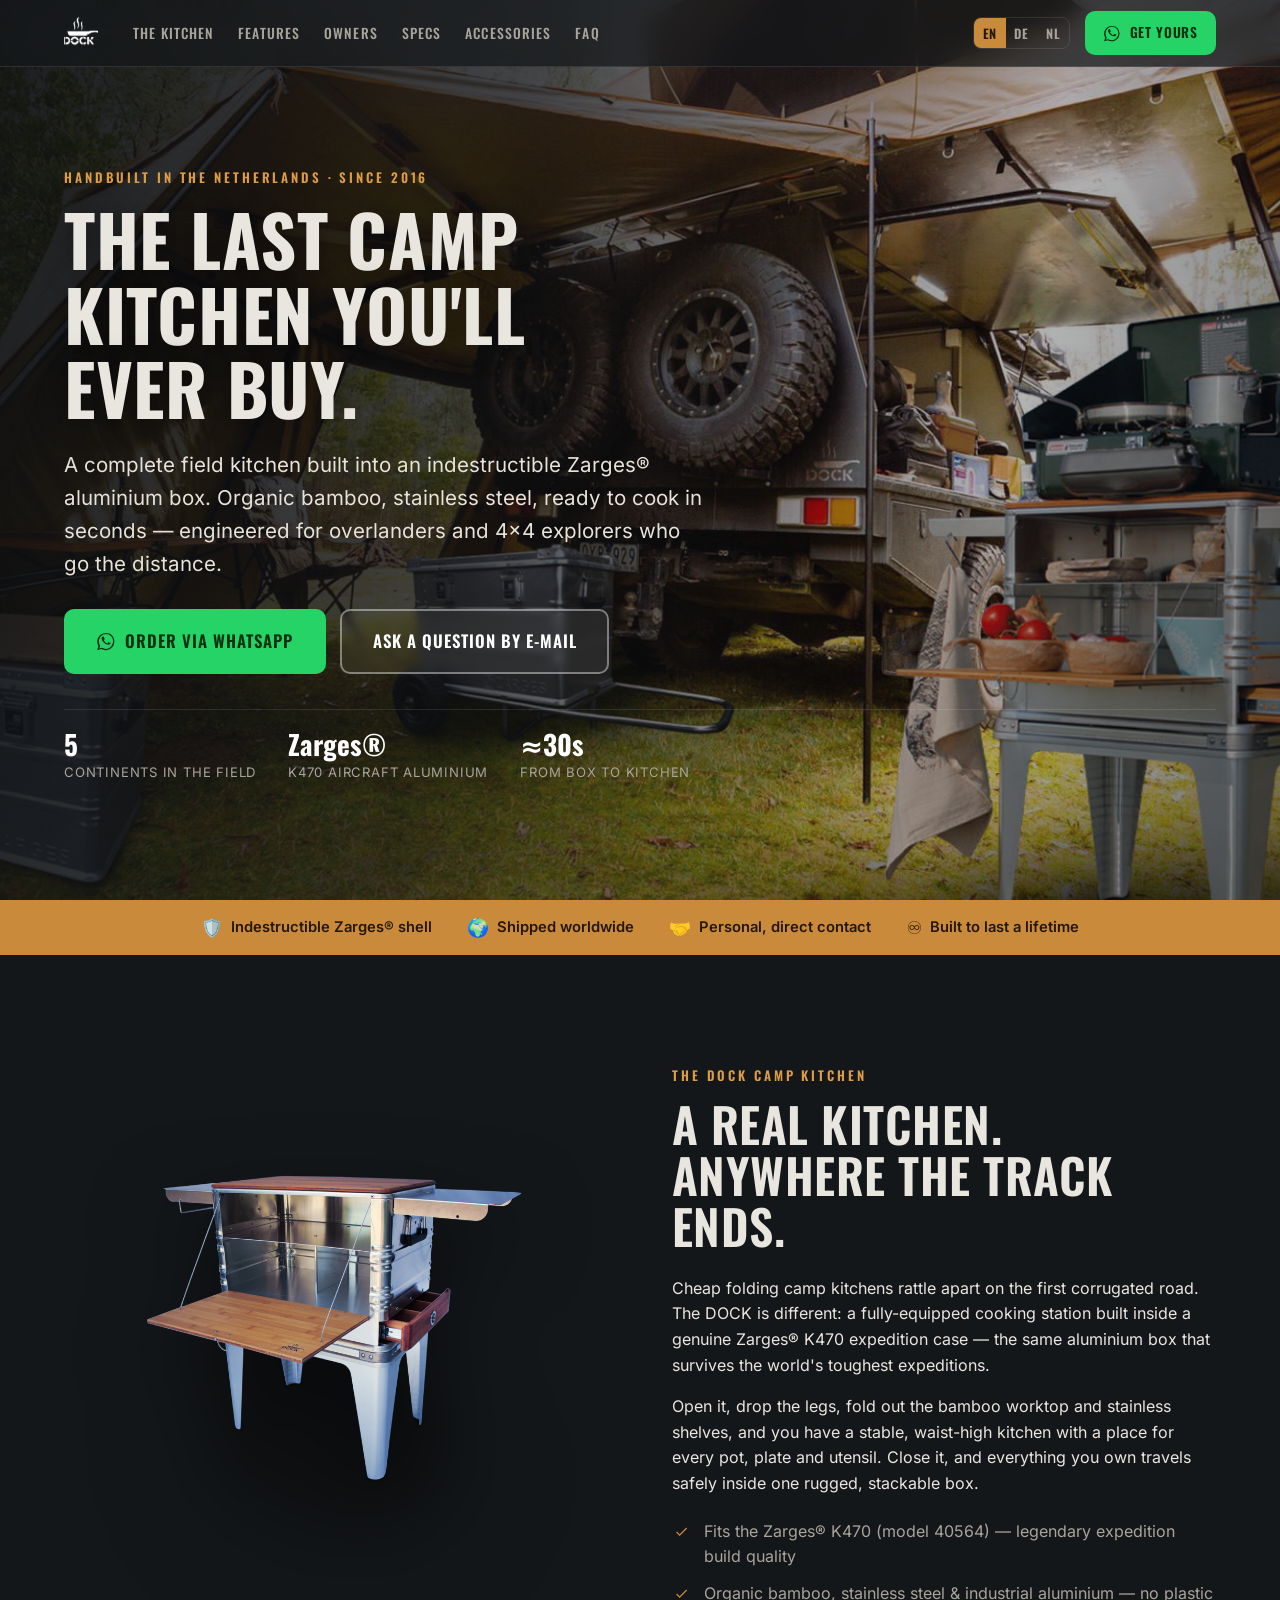
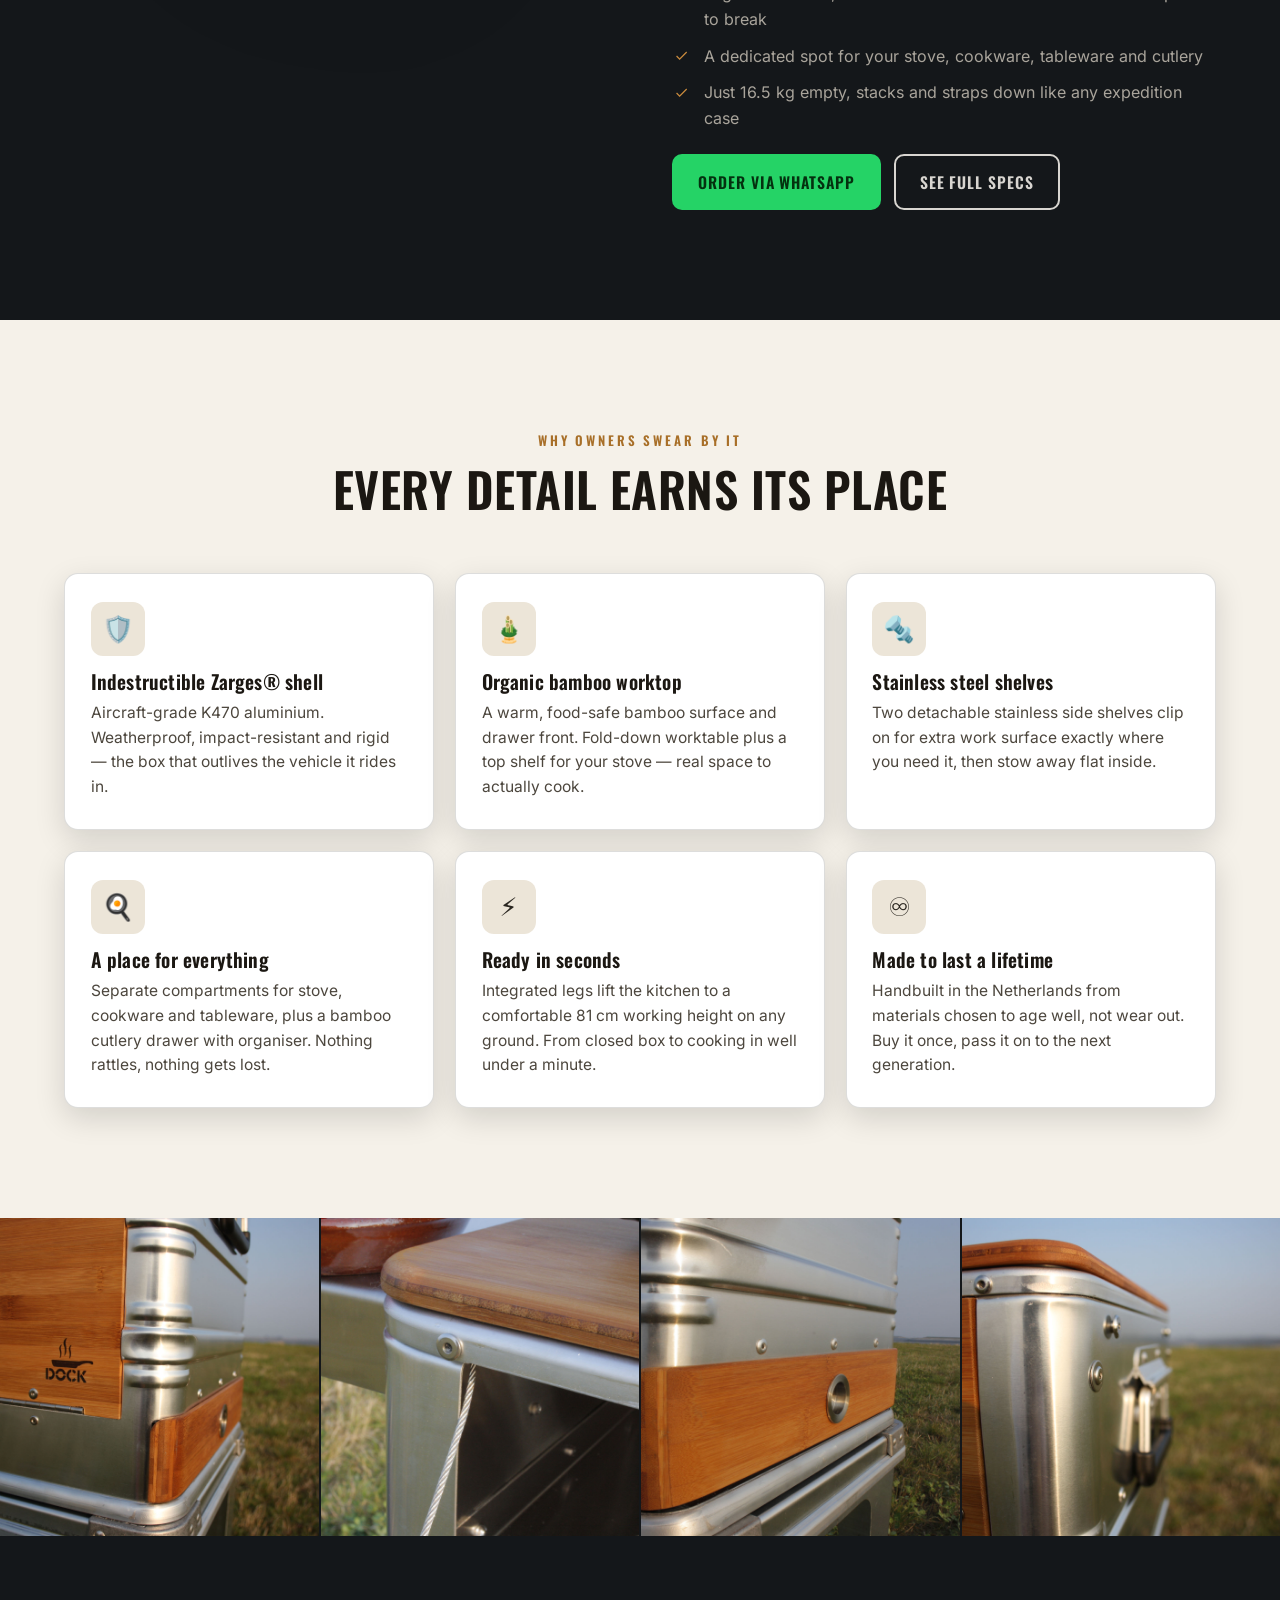
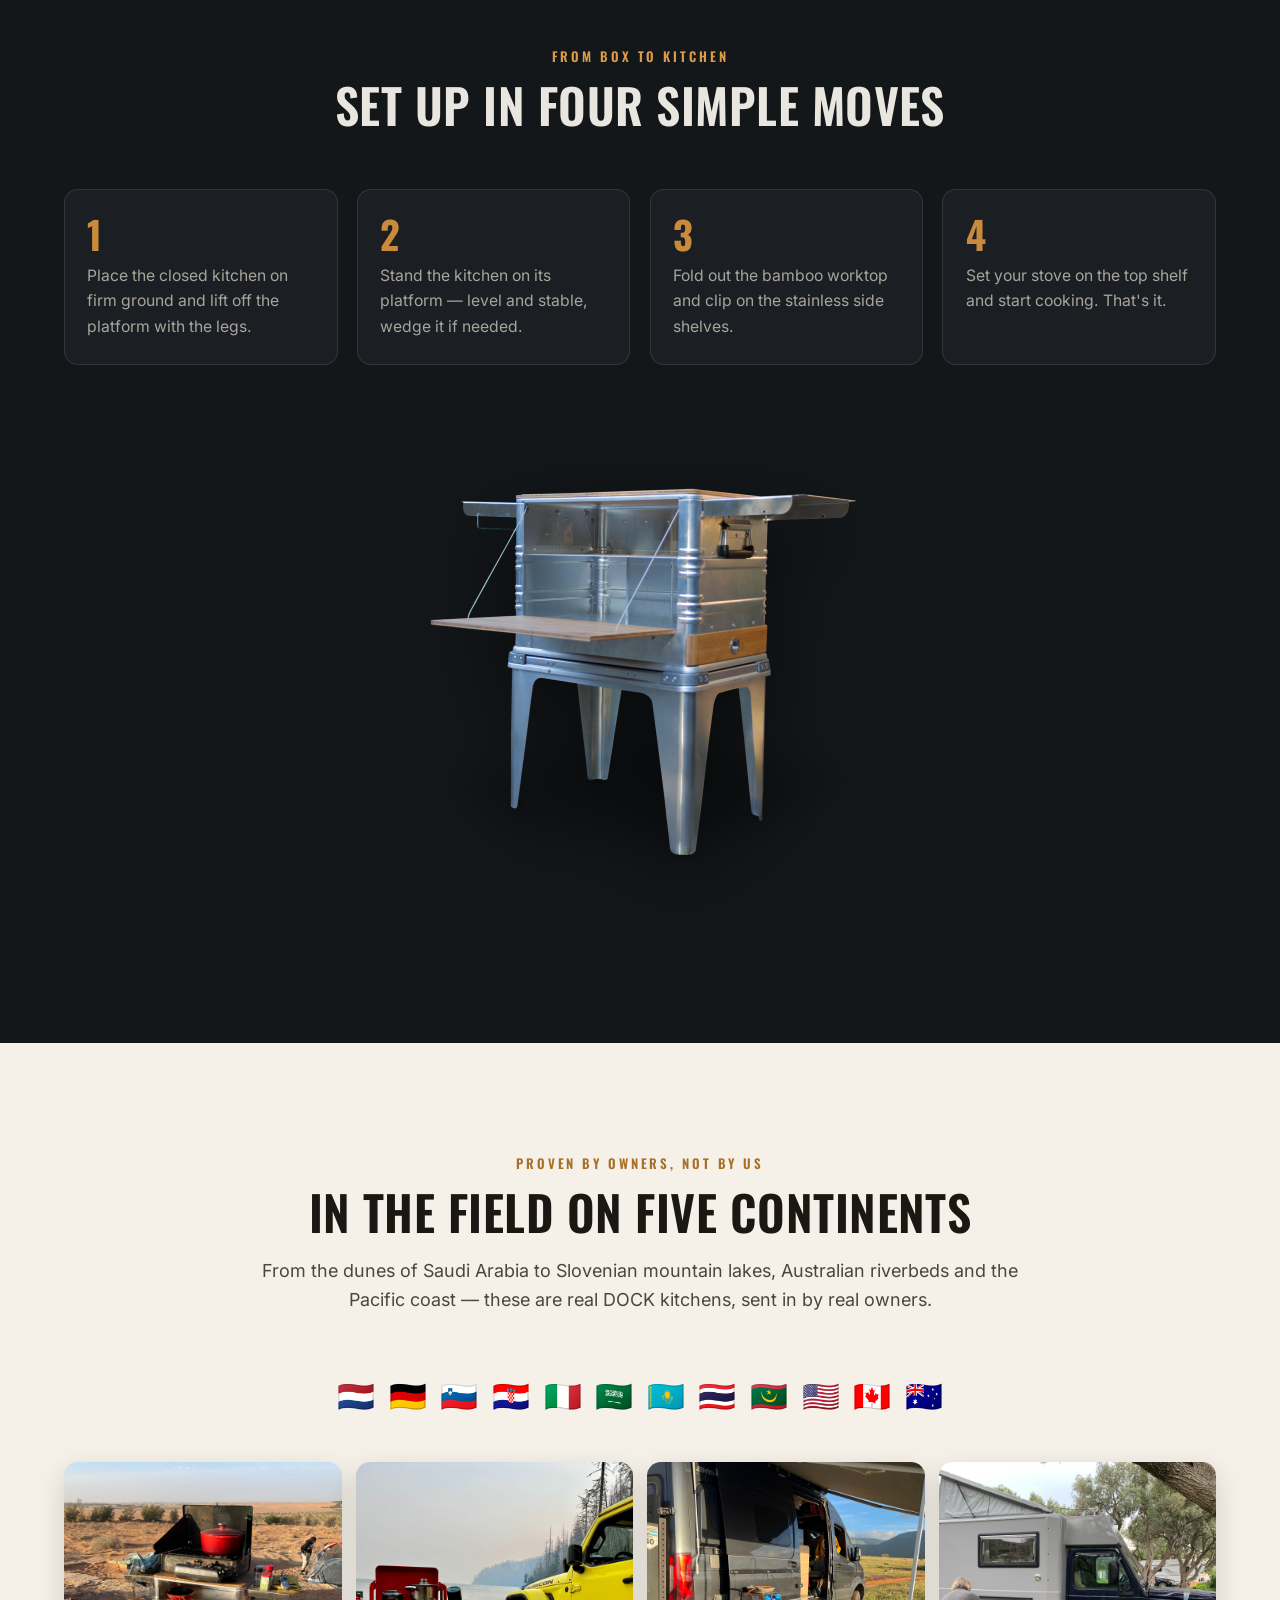
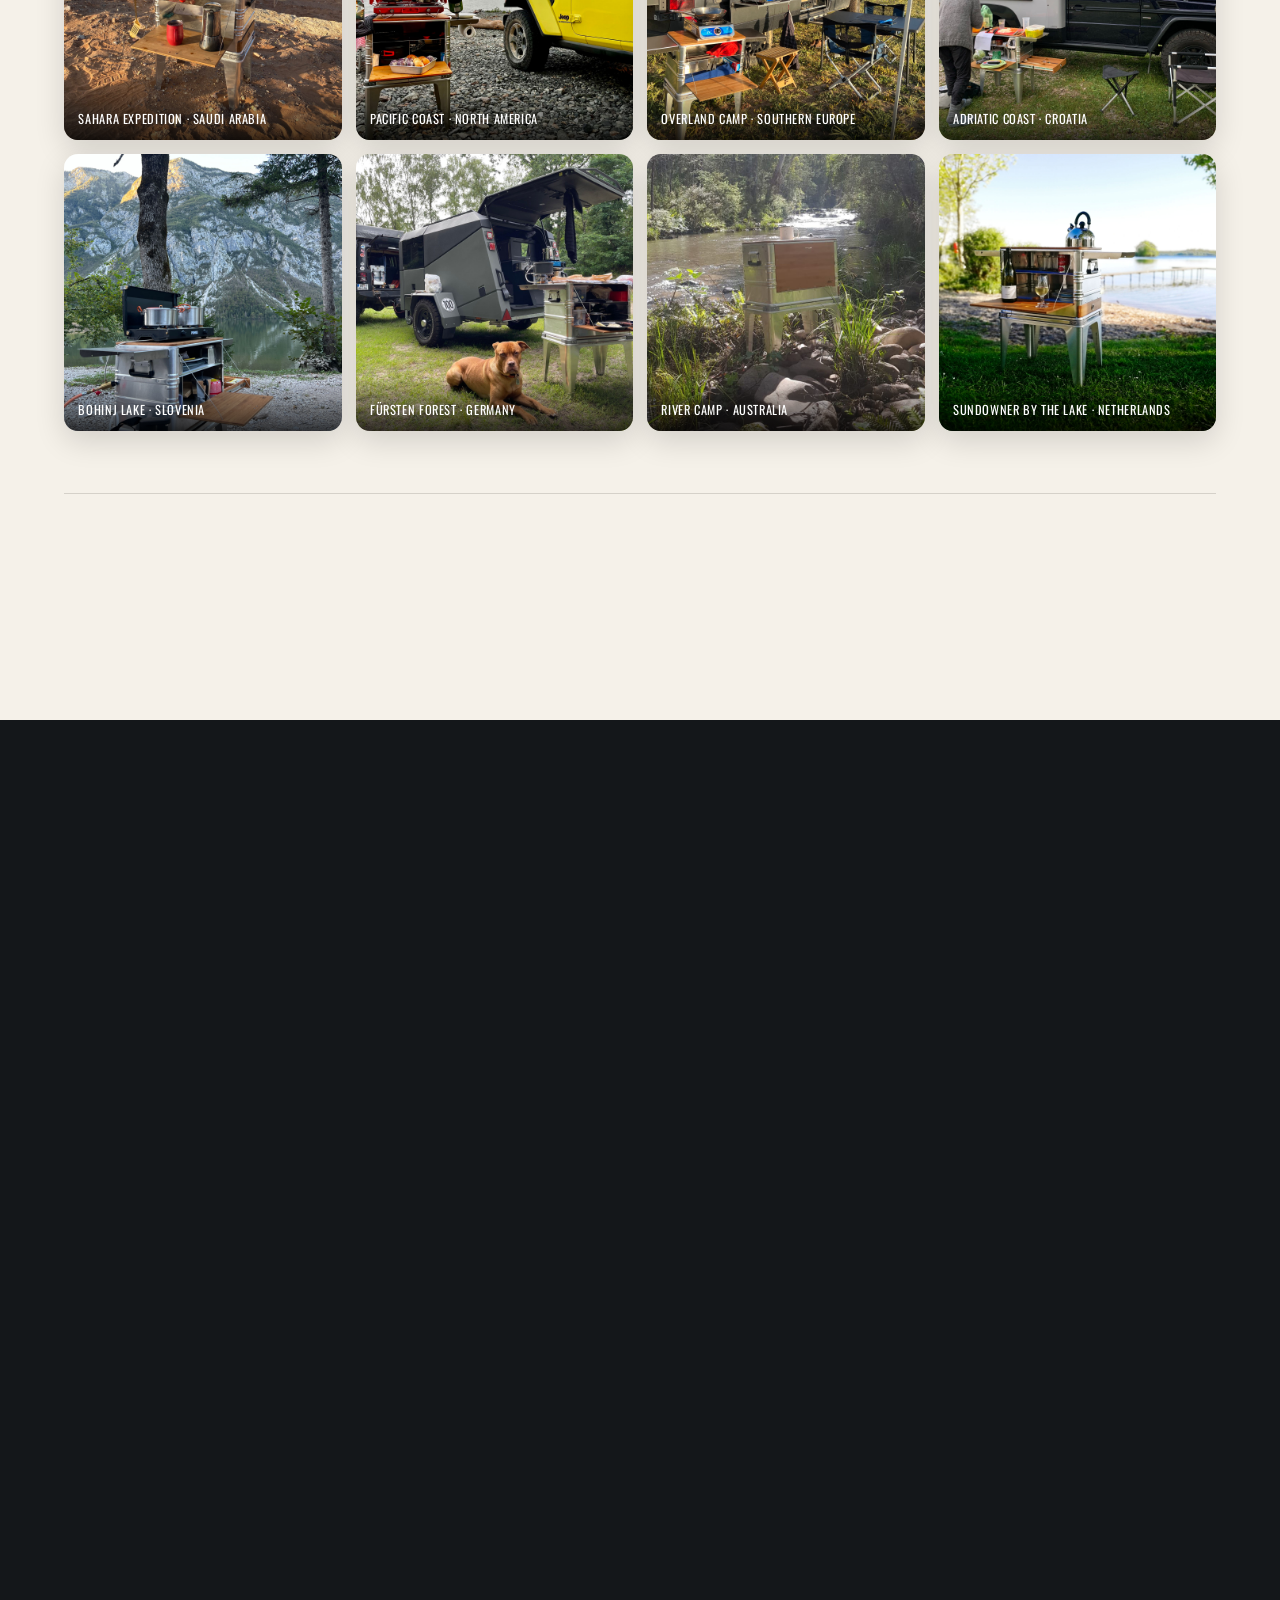
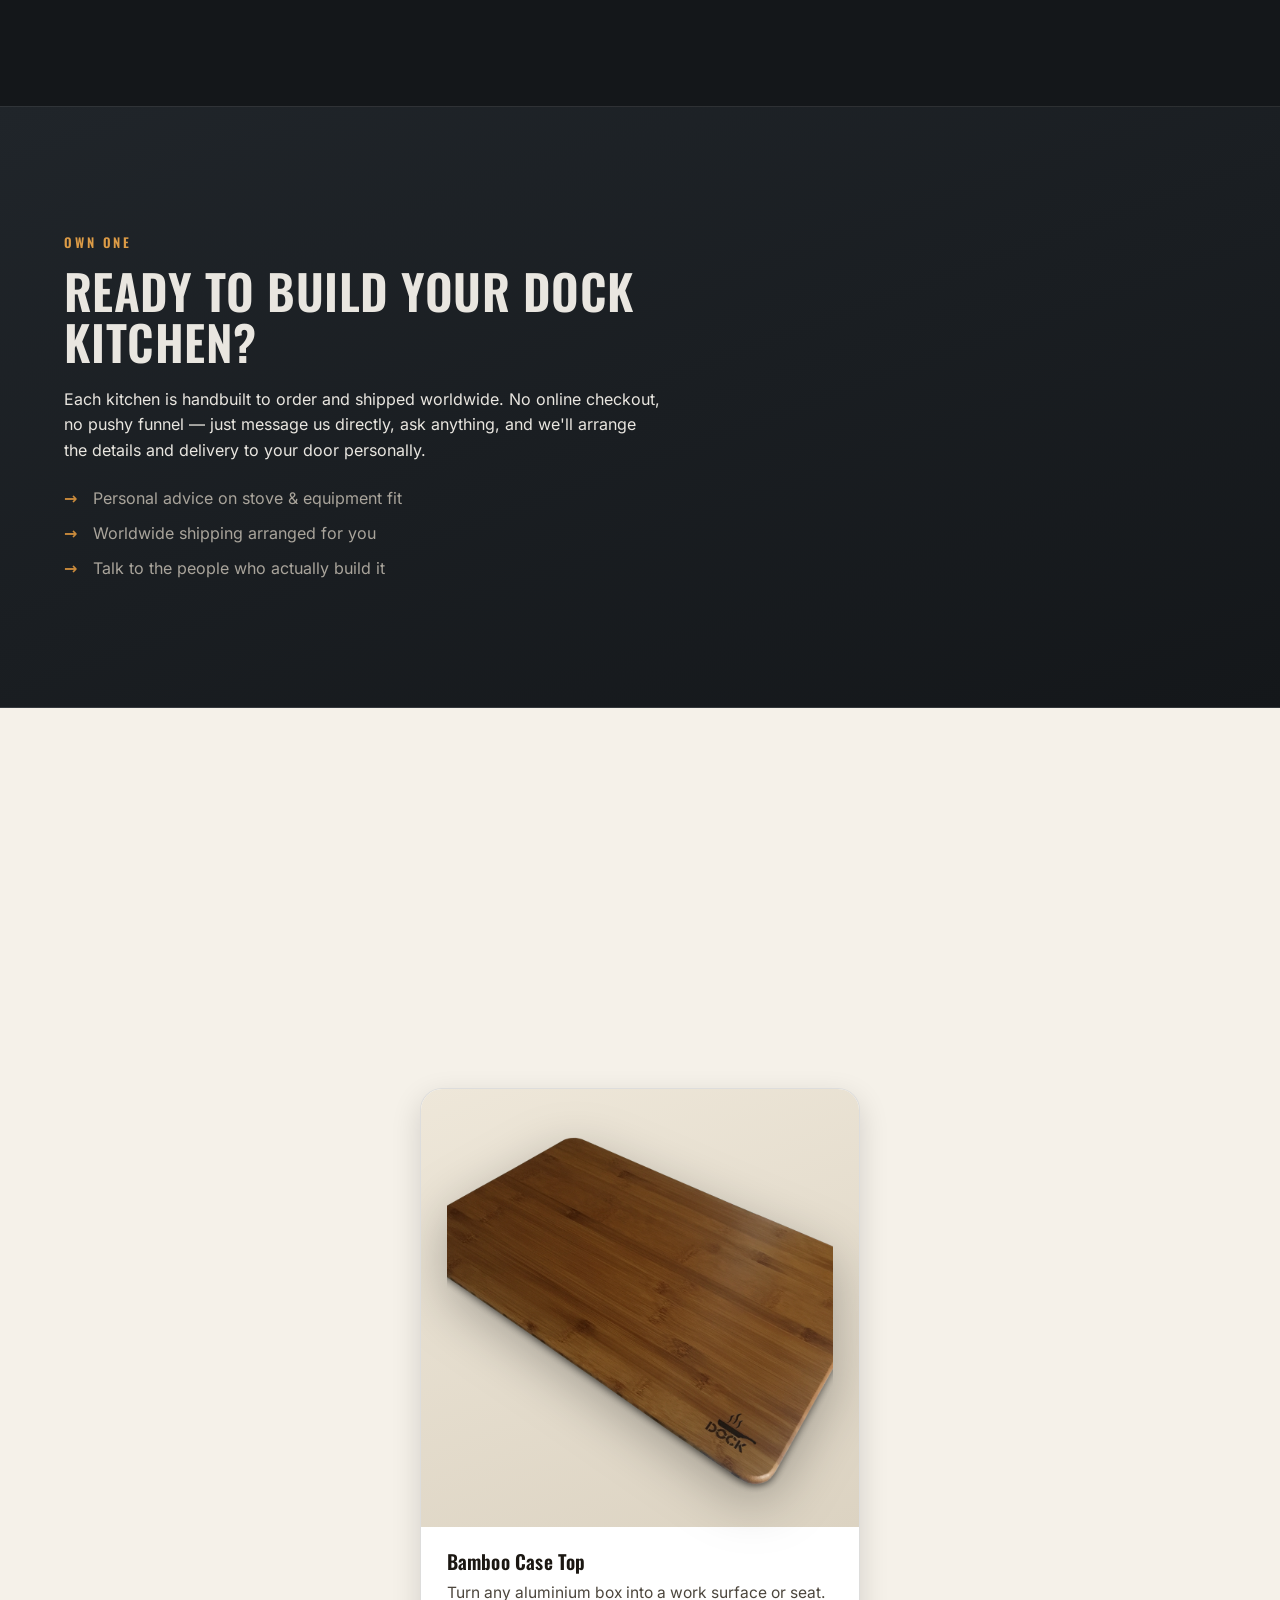
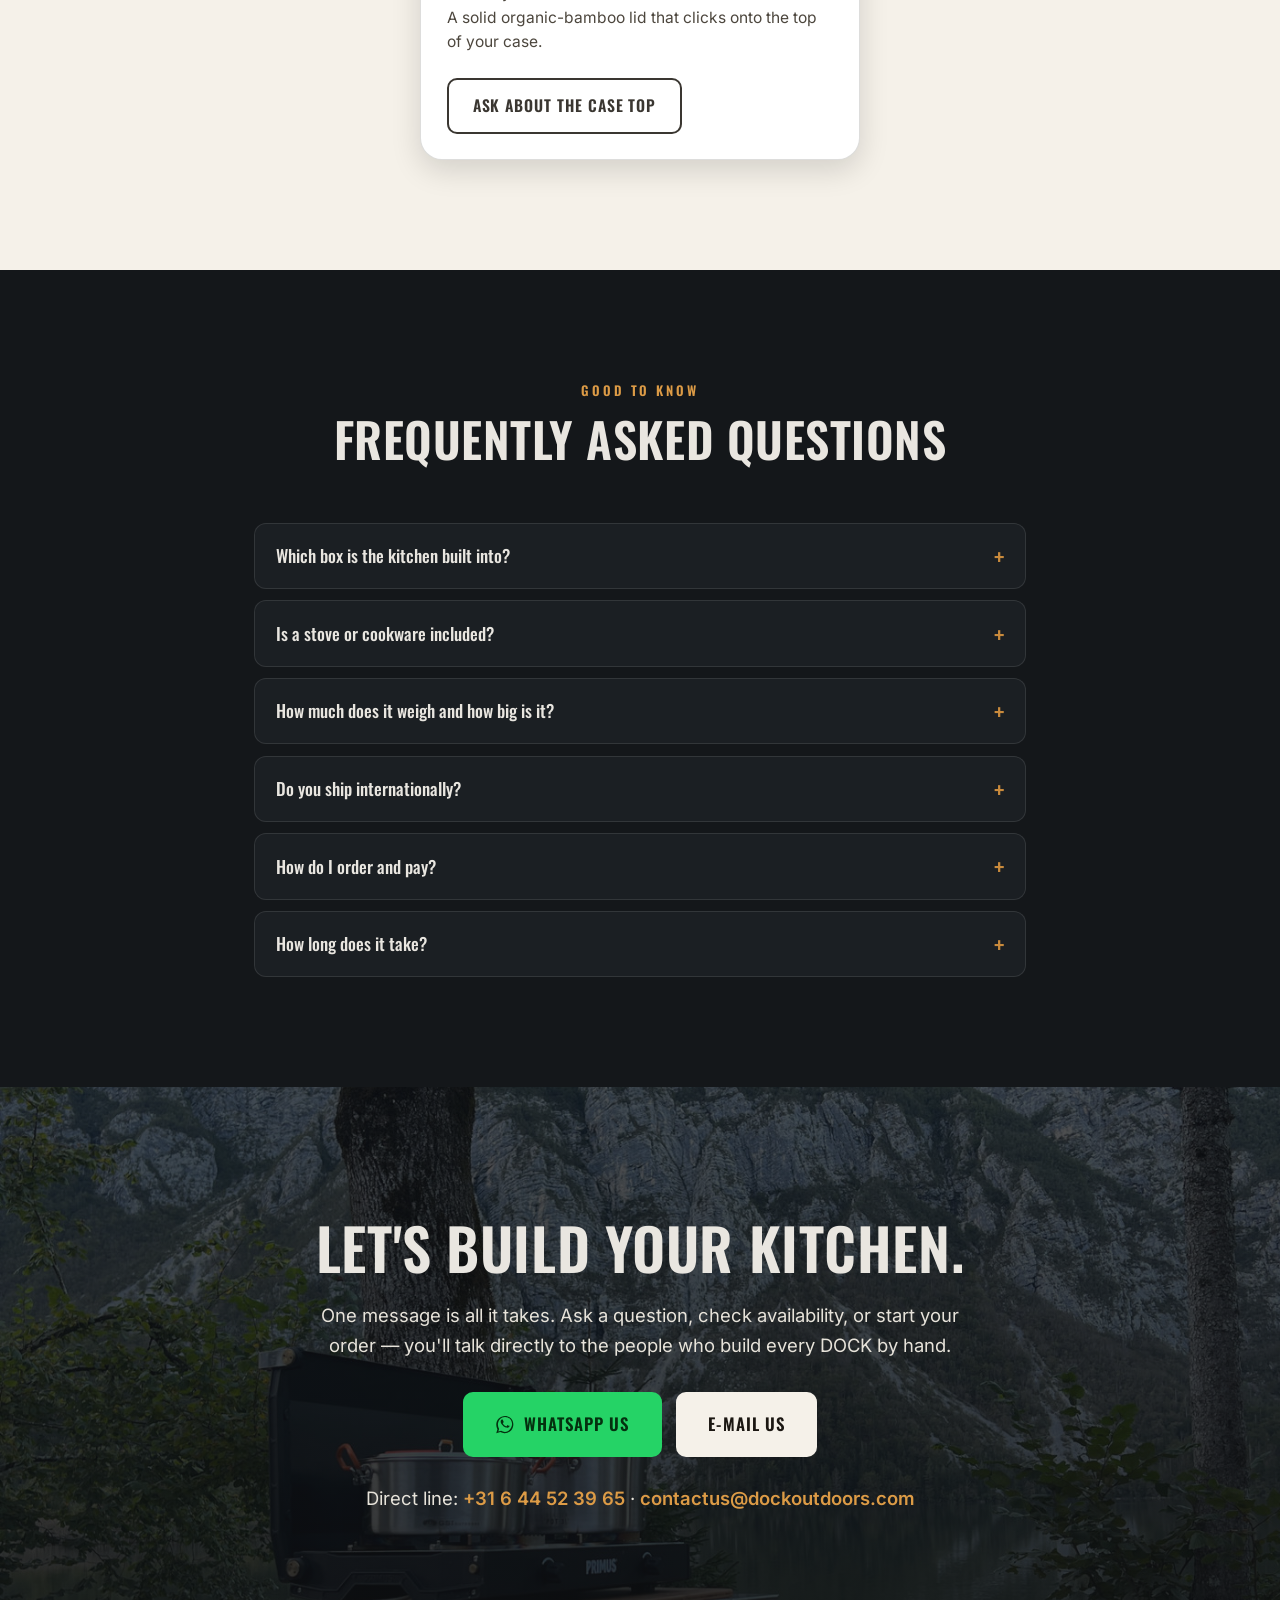
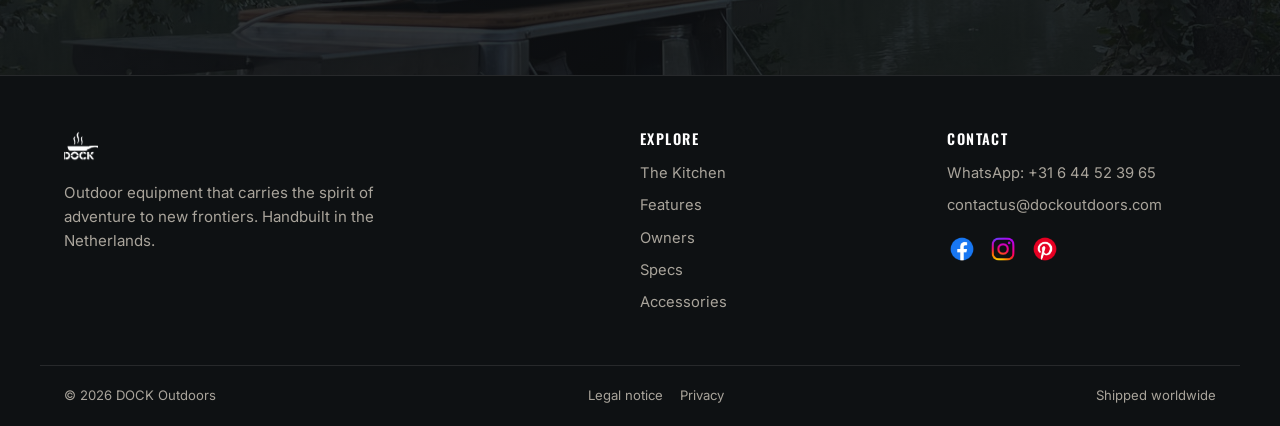
==== commit 8401c79e: "Add first-party click tracking via /px pixel - Each WhatsApp/e-mail CTA click sends a beacon to /px/" ====
--- a/index.html
+++ b/index.html
@@ -13,9 +13,6 @@
   <meta property="og:description" content="Handbuilt into a Zarges® K470 box. Bamboo & stainless steel. Ready to cook in seconds. In use on 5 continents." />
   <meta property="og:image" content="assets/img/hero-camp.jpg" />
 
-  <link rel="preconnect" href="https://fonts.googleapis.com" />
-  <link rel="preconnect" href="https://fonts.gstatic.com" crossorigin />
-  <link href="https://fonts.googleapis.com/css2?family=Oswald:wght@400;500;600;700&family=Inter:wght@400;500;600;700&display=swap" rel="stylesheet" />
   <link rel="stylesheet" href="css/styles.css" />
   <link rel="icon" href="assets/img/logo.png" />
 </head>
@@ -351,14 +348,18 @@
       <a data-cta="whatsapp-plain" target="_blank" rel="noopener">WhatsApp: +31 6 44 52 39 65</a>
       <a href="mailto:contactus@dockoutdoors.com">contactus@dockoutdoors.com</a>
       <div class="footer__social">
-        <a href="https://www.facebook.com/" target="_blank" rel="noopener" aria-label="Facebook"><img src="assets/img/social-facebook.png" alt="Facebook" /></a>
-        <a href="https://www.instagram.com/" target="_blank" rel="noopener" aria-label="Instagram"><img src="assets/img/social-instagram.png" alt="Instagram" /></a>
-        <a href="https://www.pinterest.com/" target="_blank" rel="noopener" aria-label="Pinterest"><img src="assets/img/social-pinterest.png" alt="Pinterest" /></a>
+        <a href="https://www.facebook.com/profile.php?id=61574662420316" target="_blank" rel="noopener" aria-label="Facebook"><img src="assets/img/social-facebook.png" alt="Facebook" /></a>
+        <a href="https://www.instagram.com/dock.outdoors/" target="_blank" rel="noopener" aria-label="Instagram"><img src="assets/img/social-instagram.png" alt="Instagram" /></a>
+        <a href="https://nl.pinterest.com/dockoutdoors/" target="_blank" rel="noopener" aria-label="Pinterest"><img src="assets/img/social-pinterest.png" alt="Pinterest" /></a>
       </div>
     </div>
   </div>
   <div class="footer__bar">
     <span>© <span id="year"></span> DOCK Outdoors</span>
+    <span class="footer__legal-links">
+      <a href="legal.html#colofon" data-i18n="footer.legalinfo">Legal notice</a>
+      <a href="legal.html#privacy" data-i18n="footer.privacy">Privacy</a>
+    </span>
     <span data-i18n="footer.legal">Shipped worldwide</span>
   </div>
 </footer>
--- a/css/styles.css
+++ b/css/styles.css
@@ -1,7 +1,17 @@
 /* ===================================================================
    DOCK Outdoors — one-pager sales landing page
    Palette: charcoal + brushed aluminium + organic bamboo/amber accent
+   Fonts self-hosted (GDPR: no request to Google servers).
    =================================================================== */
+
+@font-face{font-family:'Inter';font-style:normal;font-weight:400;font-display:swap;src:url('../assets/fonts/inter-400.woff2') format('woff2');}
+@font-face{font-family:'Inter';font-style:normal;font-weight:500;font-display:swap;src:url('../assets/fonts/inter-500.woff2') format('woff2');}
+@font-face{font-family:'Inter';font-style:normal;font-weight:600;font-display:swap;src:url('../assets/fonts/inter-600.woff2') format('woff2');}
+@font-face{font-family:'Inter';font-style:normal;font-weight:700;font-display:swap;src:url('../assets/fonts/inter-700.woff2') format('woff2');}
+@font-face{font-family:'Oswald';font-style:normal;font-weight:400;font-display:swap;src:url('../assets/fonts/oswald-400.woff2') format('woff2');}
+@font-face{font-family:'Oswald';font-style:normal;font-weight:500;font-display:swap;src:url('../assets/fonts/oswald-500.woff2') format('woff2');}
+@font-face{font-family:'Oswald';font-style:normal;font-weight:600;font-display:swap;src:url('../assets/fonts/oswald-600.woff2') format('woff2');}
+@font-face{font-family:'Oswald';font-style:normal;font-weight:700;font-display:swap;src:url('../assets/fonts/oswald-700.woff2') format('woff2');}
 
 :root{
   --bg:            #14171a;   /* charcoal */
@@ -325,8 +335,11 @@
 .footer__social a:hover img{ transform:translateY(-3px); }
 .footer__bar{
   border-top:1px solid var(--line); padding:1.2rem 24px; display:flex; justify-content:space-between;
-  flex-wrap:wrap; gap:.5rem; max-width:var(--maxw); margin:0 auto; font-size:.82rem;
-}
+  flex-wrap:wrap; gap:.5rem 1.2rem; max-width:var(--maxw); margin:0 auto; font-size:.82rem;
+}
+.footer__legal-links{ display:flex; gap:1.1rem; }
+.footer__legal-links a{ color:var(--text-soft); transition:color .15s; }
+.footer__legal-links a:hover{ color:var(--bamboo-2); }
 
 /* ---------- FAB ---------- */
 .fab{
